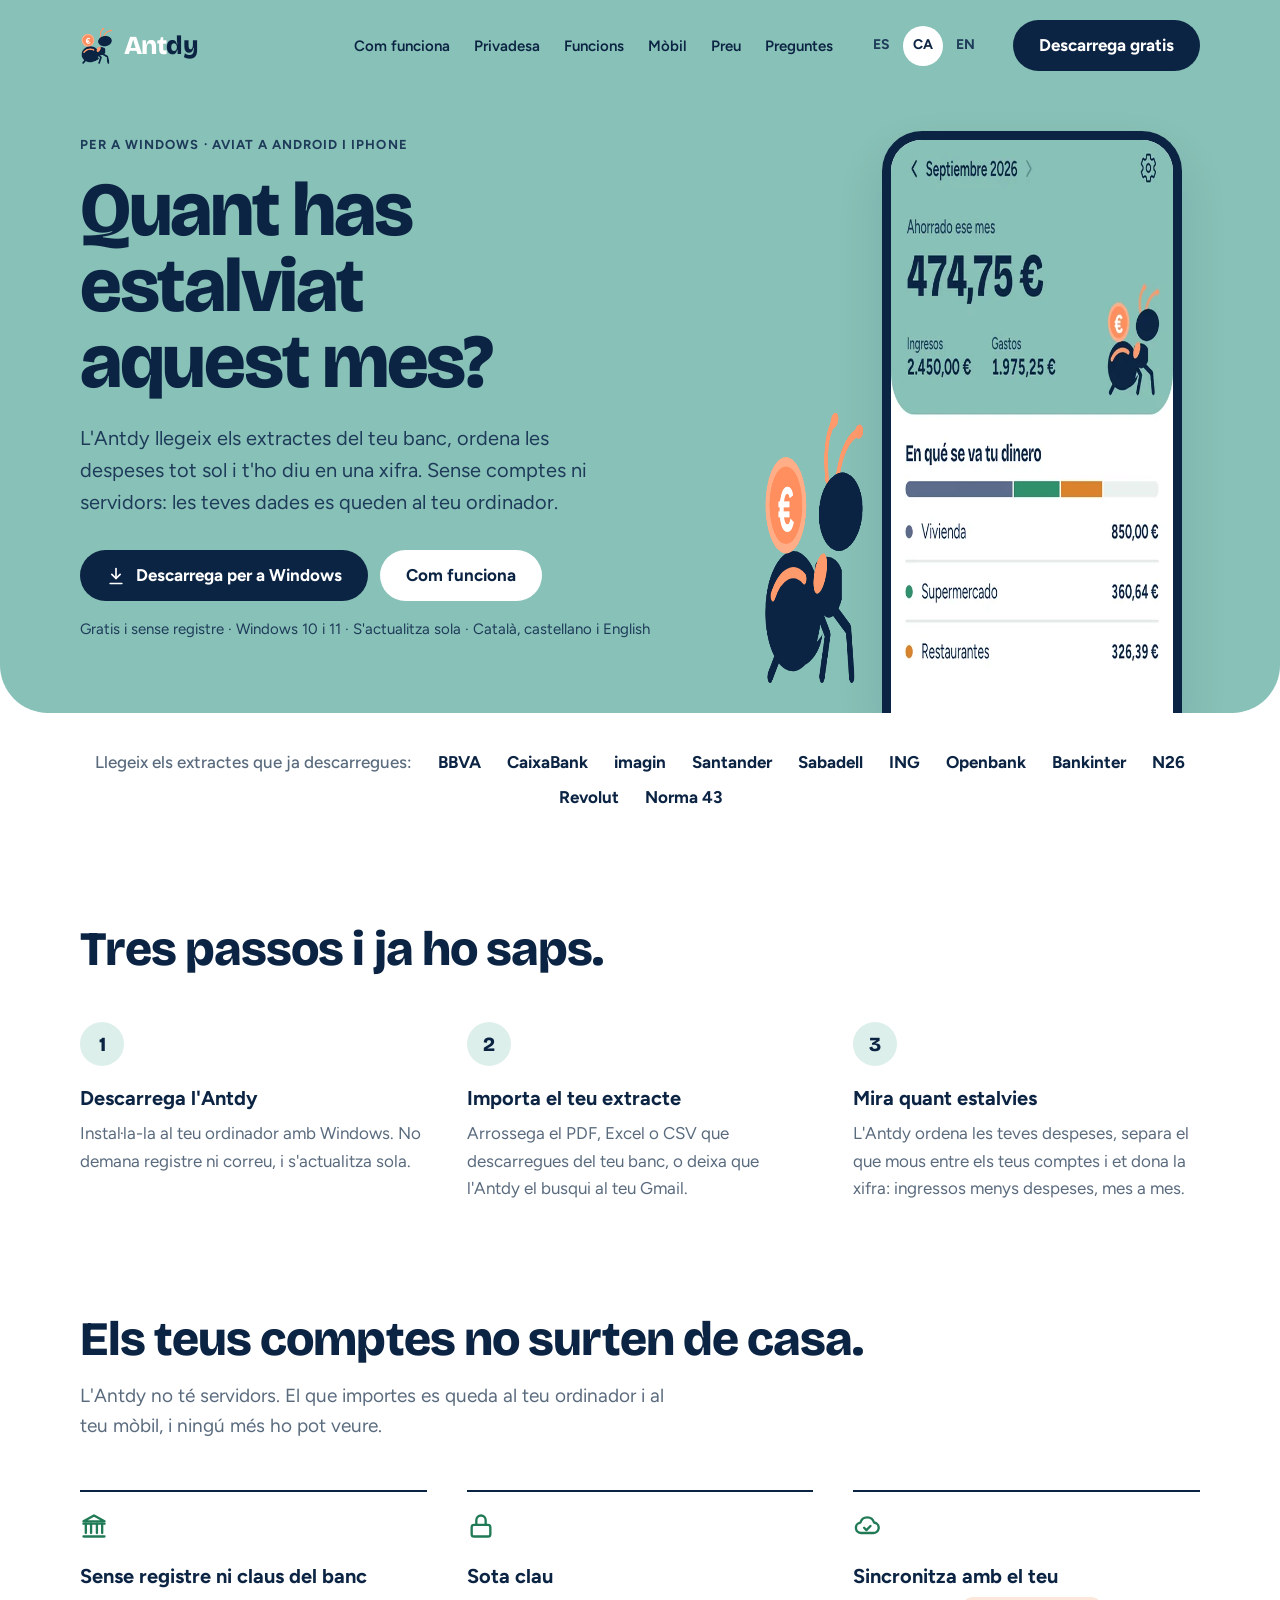
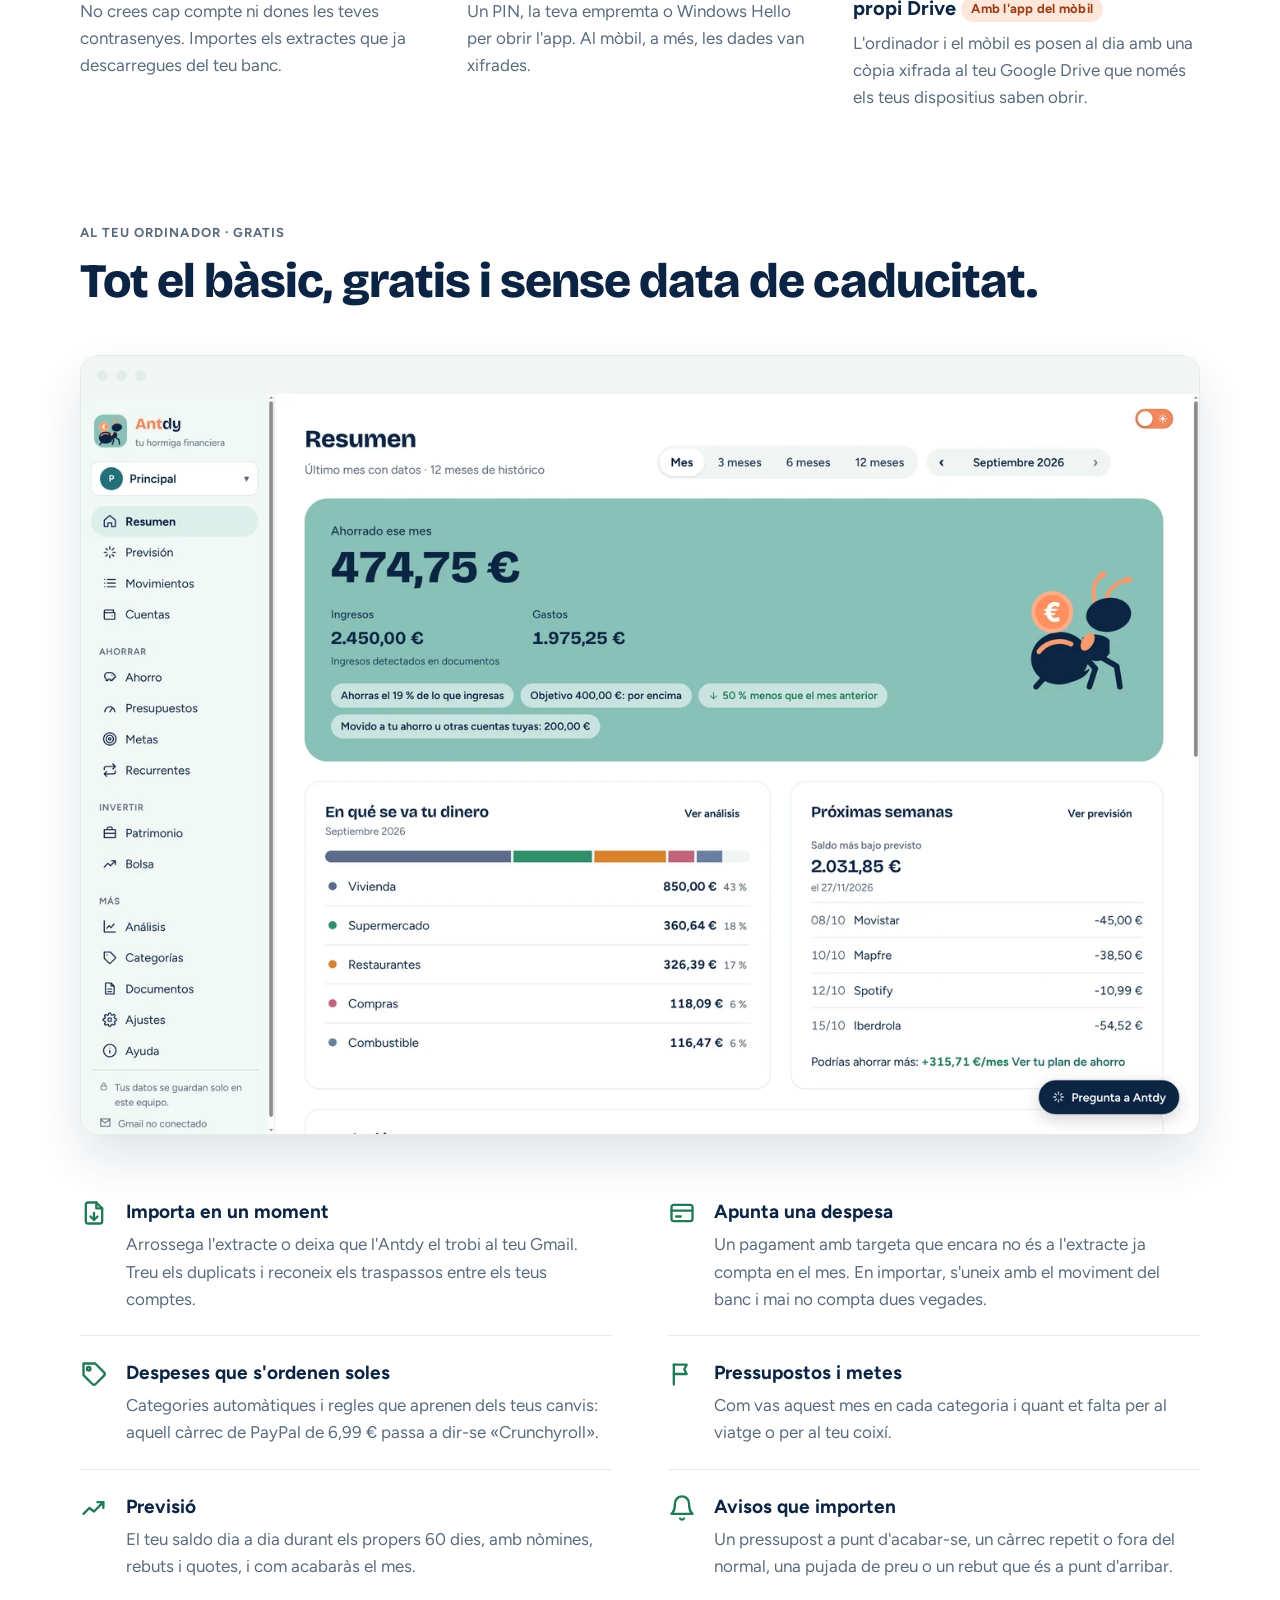
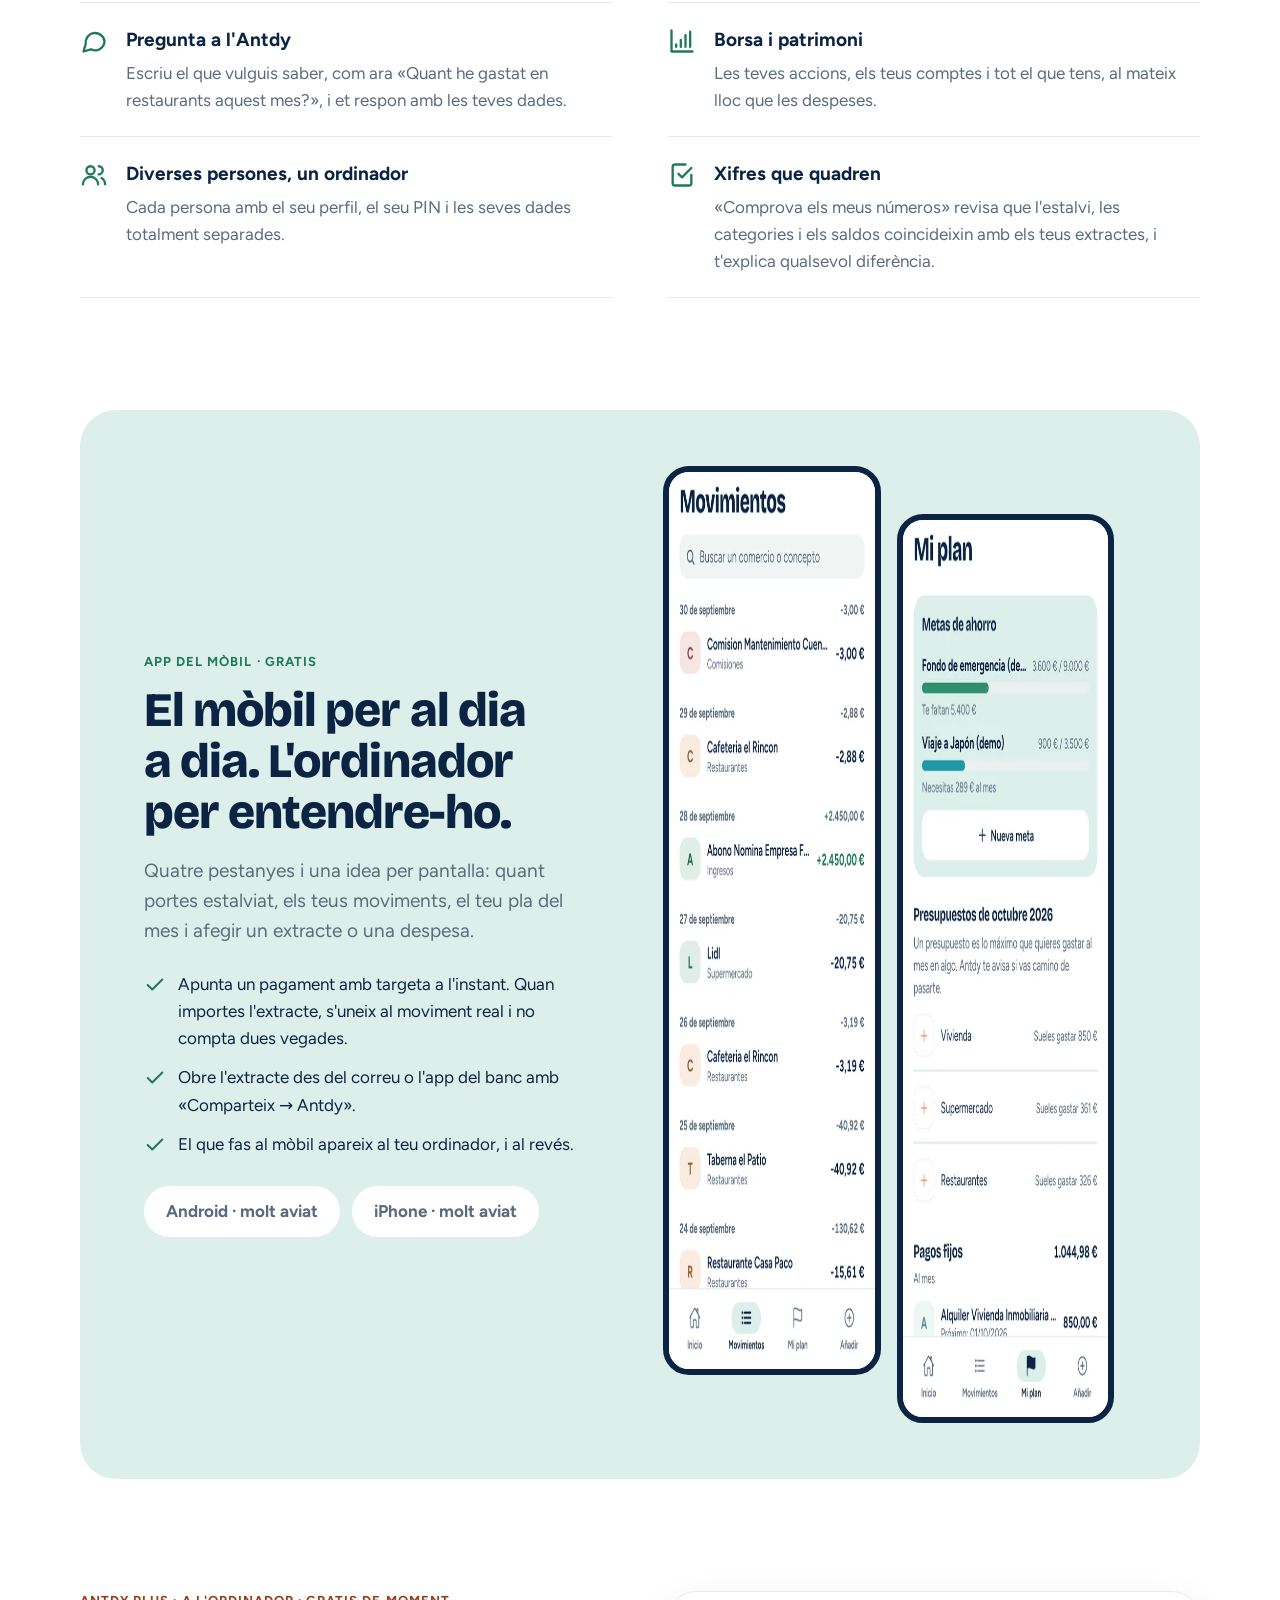
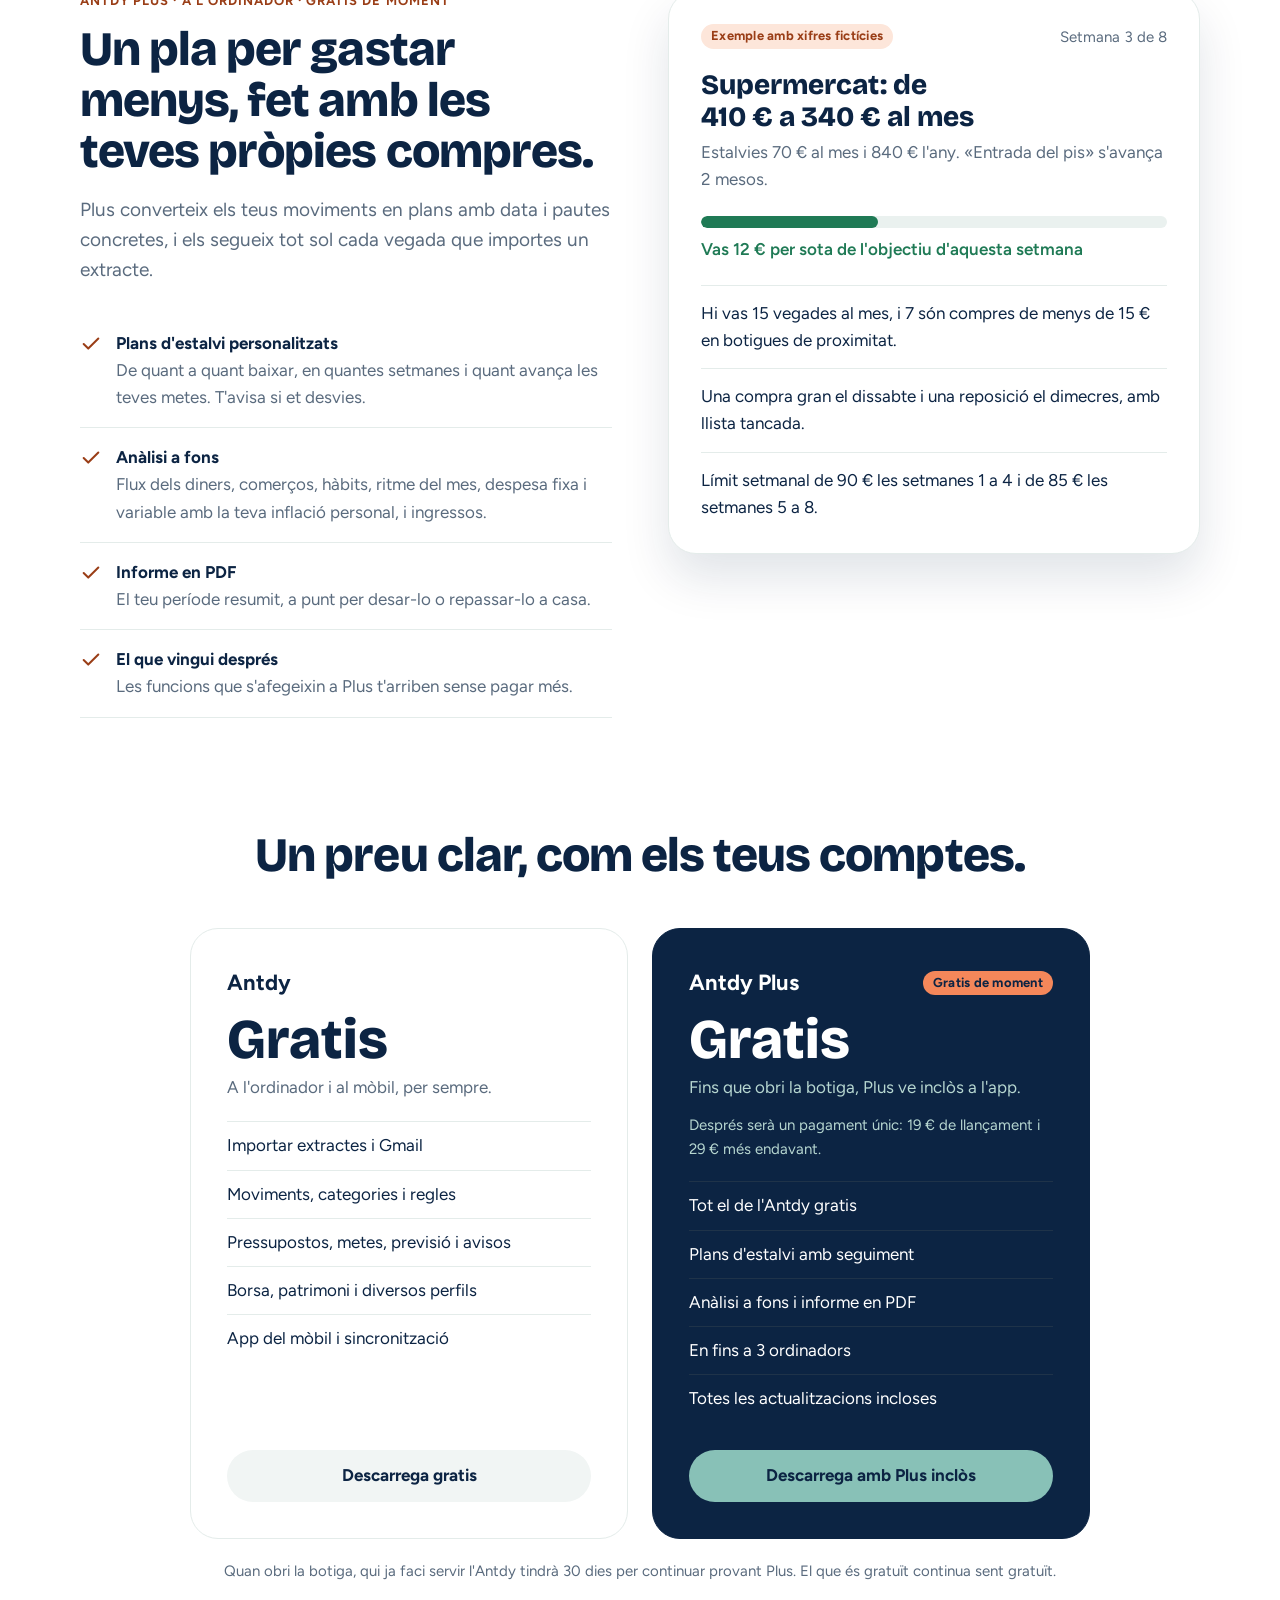
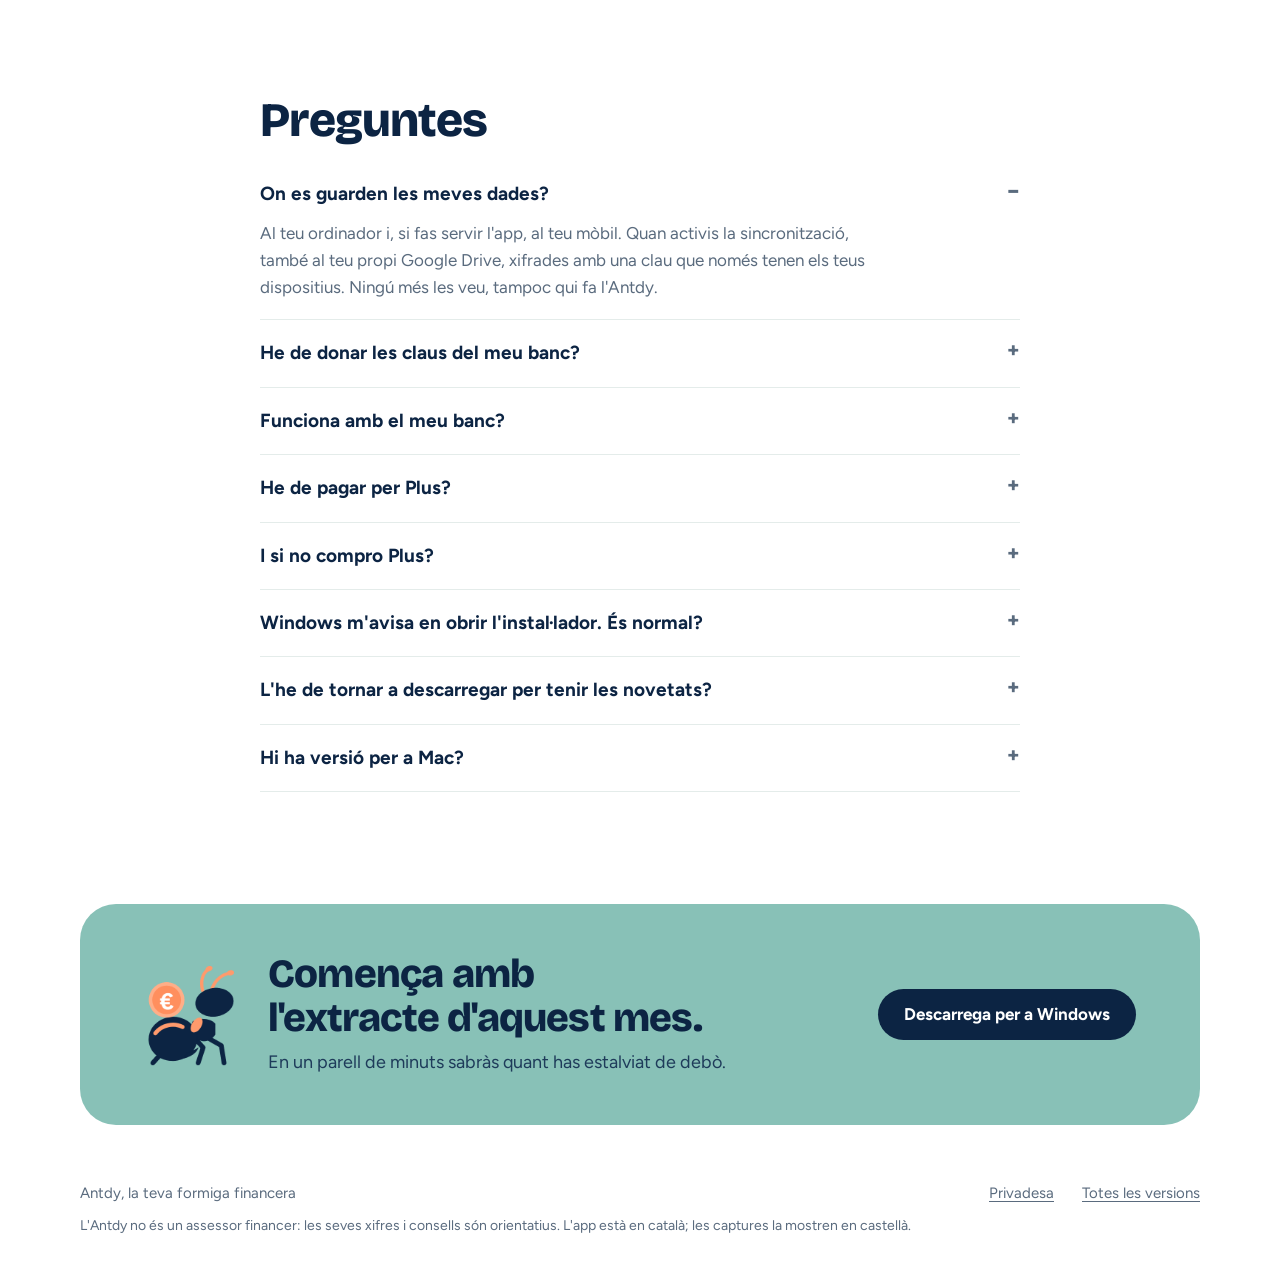
==== ca/index.html @ 2b247a6d "Web: cómo funciona, Plus gratis por ahora, más bancos, català e inglés - Tres pasos «Cómo funciona»," ====
<!doctype html>
<html lang="ca">
<head>
<meta charset="utf-8">
<meta name="viewport" content="width=device-width, initial-scale=1, viewport-fit=cover">
<title>Antdy, la teva formiga financera</title>
<meta name="description" content="L'Antdy llegeix els extractes del teu banc, ordena les teves despeses i et diu quant estalvies cada mes. Gratis per a Windows. Les teves dades es queden al teu ordinador.">
<meta name="theme-color" content="#88C1B7">
<meta name="color-scheme" content="light dark">
<meta property="og:type" content="website">
<meta property="og:locale" content="ca_ES">
<meta property="og:site_name" content="Antdy">
<meta property="og:title" content="Antdy, la teva formiga financera">
<meta property="og:description" content="Sàpigues quant estalvies de debò, sense donar les teves dades a ningú. Gratis per a Windows.">
<meta property="og:url" content="https://davidescobar98.github.io/antdy/ca/">
<meta property="og:image" content="https://davidescobar98.github.io/antdy/img/icono.png">
<meta name="twitter:card" content="summary">
<link rel="canonical" href="https://davidescobar98.github.io/antdy/ca/">
<link rel="alternate" hreflang="es" href="https://davidescobar98.github.io/antdy/">
<link rel="alternate" hreflang="ca" href="https://davidescobar98.github.io/antdy/ca/">
<link rel="alternate" hreflang="en" href="https://davidescobar98.github.io/antdy/en/">
<link rel="alternate" hreflang="x-default" href="https://davidescobar98.github.io/antdy/">
<link rel="icon" type="image/png" href="../img/favicon.png">
<link rel="apple-touch-icon" href="../img/icono.png">
<link rel="stylesheet" href="../estilos.css">
<script type="application/ld+json">
{"@context": "https://schema.org", "@type": "SoftwareApplication", "name": "Antdy", "applicationCategory": "FinanceApplication", "operatingSystem": "Windows 10, Windows 11", "inLanguage": ["es", "ca", "en"], "url": "https://davidescobar98.github.io/antdy/ca/", "image": "https://davidescobar98.github.io/antdy/img/icono.png", "description": "L'Antdy llegeix els extractes del teu banc, ordena les teves despeses i et diu quant estalvies cada mes. Les teves dades es queden al teu ordinador.", "offers": {"@type": "Offer", "price": "0", "priceCurrency": "EUR"}}
</script>
</head>
<body>
<a class="skip" href="#contenido">Salta al contingut</a>

<header class="hero band">
  <div class="wrap">
    <nav class="nav" aria-label="Principal">
      <a class="logo" href="#inicio" aria-label="Antdy, inici">
        <img src="../img/hormiga.png" alt="" width="34" height="37">
        <span class="wordmark"><b>Ant</b>dy</span>
      </a>
      <div class="nav-links">
        <a href="#como">Com funciona</a>
        <a href="#privacidad">Privadesa</a>
        <a href="#ordenador">Funcions</a>
        <a href="#movil">Mòbil</a>
        <a href="#precio">Preu</a>
        <a href="#preguntas">Preguntes</a>
      </div>
      <div class="langs" aria-label="Idioma">
        <a href="../" lang="es" hreflang="es">ES</a>
        <a href="./" lang="ca" hreflang="ca" aria-current="page">CA</a>
        <a href="../en/" lang="en" hreflang="en">EN</a>
      </div>
      <a class="btn" href="#descargar">Descarrega gratis</a>
    </nav>

    <div class="hero-grid" id="inicio">
      <div class="hero-copy">
        <p class="eyebrow">Per a Windows · aviat a Android i iPhone</p>
        <h1>Quant has estalviat aquest mes?</h1>
        <p class="sub">L'Antdy llegeix els extractes del teu banc, ordena les despeses tot sol i t'ho diu en una xifra. Sense comptes ni servidors: les teves dades es queden al teu ordinador.</p>
        <div class="hero-actions">
          <a class="btn" href="https://github.com/davidescobar98/FinANTcial-Buddy/releases/latest" data-descarga>
            <svg width="20" height="20" viewBox="0 0 24 24" fill="none" stroke="currentColor" stroke-width="2" stroke-linecap="round" stroke-linejoin="round" aria-hidden="true"><path d="M12 3v12"></path><path d="m7 10 5 5 5-5"></path><path d="M5 21h14"></path></svg>
            Descarrega per a Windows
          </a>
          <a class="btn btn-quiet" href="#como">Com funciona</a>
        </div>
        <p class="hero-note">Gratis i sense registre · Windows 10 i 11 · S'actualitza sola · Català, castellano i English</p>
      </div>
      <div class="hero-visual">
        <img class="hero-ant" src="../img/hormiga.png" alt="" width="260" height="280">
        <div class="phone-cut">
          <img src="../img/movil-inicio.webp" alt="Inici de l'Antdy: estalviat aquell mes 474,75&nbsp;€, amb ingressos de 2.450,00&nbsp;€ i despeses d'1.975,25&nbsp;€ (dades d'exemple, app en castellà)" width="520" height="573">
        </div>
      </div>
    </div>
  </div>
</header>

<main id="contenido">
<div class="band">
  <p class="wrap formats"><span>Llegeix els extractes que ja descarregues:</span><span>BBVA</span><span>CaixaBank</span><span>imagin</span><span>Santander</span><span>Sabadell</span><span>ING</span><span>Openbank</span><span>Bankinter</span><span>N26</span><span>Revolut</span><span>Norma 43</span></p>
</div>

<section class="band section" id="como">
  <div class="wrap">
    <h2 class="h2">Tres passos i ja ho saps.</h2>
    <ol class="steps">
      <li>
        <h3>Descarrega l'Antdy</h3>
        <p>Instal·la-la al teu ordinador amb Windows. No demana registre ni correu, i s'actualitza sola.</p>
      </li>
      <li>
        <h3>Importa el teu extracte</h3>
        <p>Arrossega el PDF, Excel o CSV que descarregues del teu banc, o deixa que l'Antdy el busqui al teu Gmail.</p>
      </li>
      <li>
        <h3>Mira quant estalvies</h3>
        <p>L'Antdy ordena les teves despeses, separa el que mous entre els teus comptes i et dona la xifra: ingressos menys despeses, mes a mes.</p>
      </li>
    </ol>
  </div>
</section>

<section class="band section" id="privacidad">
  <div class="wrap">
    <h2 class="h2">Els teus comptes no surten de casa.</h2>
    <p class="lead" style="margin-top: 16px;">L'Antdy no té servidors. El que importes es queda al teu ordinador i al teu mòbil, i ningú més ho pot veure.</p>
    <div class="trio">
      <div>
        <svg class="icon" viewBox="0 0 24 24" fill="none" stroke="currentColor" stroke-width="2" stroke-linecap="round" stroke-linejoin="round" aria-hidden="true"><path d="M3 10h18"></path><path d="M5 10v8"></path><path d="M9.5 10v8"></path><path d="M14.5 10v8"></path><path d="M19 10v8"></path><path d="M3 21h18"></path><path d="M12 3 3 8h18z"></path></svg>
        <h3>Sense registre ni claus del banc</h3>
        <p>No crees cap compte ni dones les teves contrasenyes. Importes els extractes que ja descarregues del teu banc.</p>
      </div>
      <div>
        <svg class="icon" viewBox="0 0 24 24" fill="none" stroke="currentColor" stroke-width="2" stroke-linecap="round" stroke-linejoin="round" aria-hidden="true"><rect x="4" y="11" width="16" height="10" rx="2"></rect><path d="M8 11V7a4 4 0 0 1 8 0v4"></path></svg>
        <h3>Sota clau</h3>
        <p>Un PIN, la teva empremta o Windows Hello per obrir l'app. Al mòbil, a més, les dades van xifrades.</p>
      </div>
      <div>
        <svg class="icon" viewBox="0 0 24 24" fill="none" stroke="currentColor" stroke-width="2" stroke-linecap="round" stroke-linejoin="round" aria-hidden="true"><path d="M7 18a4.5 4.5 0 0 1-.6-8.96A6 6 0 0 1 18 9a4.5 4.5 0 0 1-1 9z"></path><path d="m9.5 13.5 2 2 3.5-3.5"></path></svg>
        <h3>Sincronitza amb el teu propi Drive <span class="tag">Amb l'app del mòbil</span></h3>
        <p>L'ordinador i el mòbil es posen al dia amb una còpia xifrada al teu Google Drive que només els teus dispositius saben obrir.</p>
      </div>
    </div>
  </div>
</section>

<section class="band section" id="ordenador">
  <div class="wrap">
    <p class="eyebrow">Al teu ordinador · gratis</p>
    <h2 class="h2" style="margin-top: 12px;">Tot el bàsic, gratis i sense data de caducitat.</h2>
    <div class="window">
      <div class="window-bar" aria-hidden="true"><span></span><span></span><span></span></div>
      <picture>
        <source srcset="../img/escritorio-oscuro.webp" media="(prefers-color-scheme: dark)">
        <img src="../img/escritorio.webp" alt="Resum de l'Antdy a l'ordinador: estalviat aquell mes 474,75&nbsp;€, en què se'n van els diners i properes setmanes (dades d'exemple, app en castellà)" width="1360" height="900">
      </picture>
    </div>
    <div class="features">
      <div class="feature">
        <svg class="icon" viewBox="0 0 24 24" fill="none" stroke="currentColor" stroke-width="2" stroke-linecap="round" stroke-linejoin="round" aria-hidden="true"><path d="M14 3H7a2 2 0 0 0-2 2v14a2 2 0 0 0 2 2h10a2 2 0 0 0 2-2V8z"></path><path d="M14 3v5h5"></path><path d="M12 12v6"></path><path d="m9 15 3 3 3-3"></path></svg>
        <div><h3>Importa en un moment</h3><p>Arrossega l'extracte o deixa que l'Antdy el trobi al teu Gmail. Treu els duplicats i reconeix els traspassos entre els teus comptes.</p></div>
      </div>
      <div class="feature">
        <svg class="icon" viewBox="0 0 24 24" fill="none" stroke="currentColor" stroke-width="2" stroke-linecap="round" stroke-linejoin="round" aria-hidden="true"><rect x="3" y="5" width="18" height="14" rx="2"></rect><path d="M3 10h18"></path><path d="M7 15h4"></path></svg>
        <div><h3>Apunta una despesa</h3><p>Un pagament amb targeta que encara no és a l'extracte ja compta en el mes. En importar, s'uneix amb el moviment del banc i mai no compta dues vegades.</p></div>
      </div>
      <div class="feature">
        <svg class="icon" viewBox="0 0 24 24" fill="none" stroke="currentColor" stroke-width="2" stroke-linecap="round" stroke-linejoin="round" aria-hidden="true"><path d="M20.6 13.4 13.4 20.6a2 2 0 0 1-2.8 0L3 13V3h10l7.6 7.6a2 2 0 0 1 0 2.8z"></path><circle cx="7.5" cy="7.5" r="1.5"></circle></svg>
        <div><h3>Despeses que s'ordenen soles</h3><p>Categories automàtiques i regles que aprenen dels teus canvis: aquell càrrec de PayPal de 6,99&nbsp;€ passa a dir-se «Crunchyroll».</p></div>
      </div>
      <div class="feature">
        <svg class="icon" viewBox="0 0 24 24" fill="none" stroke="currentColor" stroke-width="2" stroke-linecap="round" stroke-linejoin="round" aria-hidden="true"><path d="M5 21V4"></path><path d="M5 4h11l-2 4 2 4H5"></path></svg>
        <div><h3>Pressupostos i metes</h3><p>Com vas aquest mes en cada categoria i quant et falta per al viatge o per al teu coixí.</p></div>
      </div>
      <div class="feature">
        <svg class="icon" viewBox="0 0 24 24" fill="none" stroke="currentColor" stroke-width="2" stroke-linecap="round" stroke-linejoin="round" aria-hidden="true"><path d="M3 17l5-5 4 3 8-8"></path><path d="M15 7h5v5"></path></svg>
        <div><h3>Previsió</h3><p>El teu saldo dia a dia durant els propers 60 dies, amb nòmines, rebuts i quotes, i com acabaràs el mes.</p></div>
      </div>
      <div class="feature">
        <svg class="icon" viewBox="0 0 24 24" fill="none" stroke="currentColor" stroke-width="2" stroke-linecap="round" stroke-linejoin="round" aria-hidden="true"><path d="M6 8a6 6 0 0 1 12 0c0 7 3 9 3 9H3s3-2 3-9"></path><path d="M10.3 21a1.94 1.94 0 0 0 3.4 0"></path></svg>
        <div><h3>Avisos que importen</h3><p>Un pressupost a punt d'acabar-se, un càrrec repetit o fora del normal, una pujada de preu o un rebut que és a punt d'arribar.</p></div>
      </div>
      <div class="feature">
        <svg class="icon" viewBox="0 0 24 24" fill="none" stroke="currentColor" stroke-width="2" stroke-linecap="round" stroke-linejoin="round" aria-hidden="true"><path d="M21 12a8 8 0 0 1-11.6 7.1L3 21l1.9-6.4A8 8 0 1 1 21 12z"></path></svg>
        <div><h3>Pregunta a l'Antdy</h3><p>Escriu el que vulguis saber, com ara «Quant he gastat en restaurants aquest mes?», i et respon amb les teves dades.</p></div>
      </div>
      <div class="feature">
        <svg class="icon" viewBox="0 0 24 24" fill="none" stroke="currentColor" stroke-width="2" stroke-linecap="round" stroke-linejoin="round" aria-hidden="true"><path d="M3 3v18h18"></path><path d="M7 15v2"></path><path d="M11 11v6"></path><path d="M15 7v10"></path><path d="M19 4v13"></path></svg>
        <div><h3>Borsa i patrimoni</h3><p>Les teves accions, els teus comptes i tot el que tens, al mateix lloc que les despeses.</p></div>
      </div>
      <div class="feature">
        <svg class="icon" viewBox="0 0 24 24" fill="none" stroke="currentColor" stroke-width="2" stroke-linecap="round" stroke-linejoin="round" aria-hidden="true"><circle cx="9" cy="8" r="3.5"></circle><path d="M2.5 20a6.5 6.5 0 0 1 13 0"></path><path d="M16 4.5a3.5 3.5 0 0 1 0 7"></path><path d="M18.5 14.5A6.5 6.5 0 0 1 21.5 20"></path></svg>
        <div><h3>Diverses persones, un ordinador</h3><p>Cada persona amb el seu perfil, el seu PIN i les seves dades totalment separades.</p></div>
      </div>
      <div class="feature">
        <svg class="icon" viewBox="0 0 24 24" fill="none" stroke="currentColor" stroke-width="2" stroke-linecap="round" stroke-linejoin="round" aria-hidden="true"><path d="M9 11l3 3 8-8"></path><path d="M20 12v7a2 2 0 0 1-2 2H6a2 2 0 0 1-2-2V5a2 2 0 0 1 2-2h9"></path></svg>
        <div><h3>Xifres que quadren</h3><p>«Comprova els meus números» revisa que l'estalvi, les categories i els saldos coincideixin amb els teus extractes, i t'explica qualsevol diferència.</p></div>
      </div>
    </div>
  </div>
</section>

<section class="band section" id="movil">
  <div class="wrap mobile">
    <div>
      <p class="eyebrow">App del mòbil · gratis</p>
      <h2 class="h2" style="margin-top: 12px;">El mòbil per al dia a dia. L'ordinador per entendre-ho.</h2>
      <p class="lead">Quatre pestanyes i una idea per pantalla: quant portes estalviat, els teus moviments, el teu pla del mes i afegir un extracte o una despesa.</p>
      <ul class="checks">
        <li><svg viewBox="0 0 24 24" fill="none" stroke="currentColor" stroke-width="2.2" stroke-linecap="round" stroke-linejoin="round" aria-hidden="true"><path d="M20 6 9 17l-5-5"></path></svg><span>Apunta un pagament amb targeta a l'instant. Quan importes l'extracte, s'uneix al moviment real i no compta dues vegades.</span></li>
        <li><svg viewBox="0 0 24 24" fill="none" stroke="currentColor" stroke-width="2.2" stroke-linecap="round" stroke-linejoin="round" aria-hidden="true"><path d="M20 6 9 17l-5-5"></path></svg><span>Obre l'extracte des del correu o l'app del banc amb «Comparteix → Antdy».</span></li>
        <li><svg viewBox="0 0 24 24" fill="none" stroke="currentColor" stroke-width="2.2" stroke-linecap="round" stroke-linejoin="round" aria-hidden="true"><path d="M20 6 9 17l-5-5"></path></svg><span>El que fas al mòbil apareix al teu ordinador, i al revés.</span></li>
      </ul>
      <div class="store-row">
        <span class="pill">Android · molt aviat</span>
        <span class="pill">iPhone · molt aviat</span>
      </div>
    </div>
    <div class="phones">
      <img class="phone" src="../img/movil-movimientos.webp" alt="Moviments al mòbil, agrupats per dies (dades d'exemple, app en castellà)" width="420" height="909">
      <img class="phone" src="../img/movil-mi-plan.webp" alt="El meu pla al mòbil: metes d'estalvi, pressupostos i pagaments fixos (dades d'exemple, app en castellà)" width="420" height="909">
    </div>
  </div>
</section>

<section class="band section" id="plus">
  <div class="wrap plus">
    <div>
      <p class="eyebrow">Antdy Plus · a l'ordinador · gratis de moment</p>
      <h2 class="h2" style="margin-top: 12px;">Un pla per gastar menys, fet amb les teves pròpies compres.</h2>
      <p class="lead" style="margin-top: 18px;">Plus converteix els teus moviments en plans amb data i pautes concretes, i els segueix tot sol cada vegada que importes un extracte.</p>
      <div class="plus-list">
        <div><svg viewBox="0 0 24 24" fill="none" stroke="currentColor" stroke-width="2.2" stroke-linecap="round" stroke-linejoin="round" aria-hidden="true"><path d="M20 6 9 17l-5-5"></path></svg><p><strong>Plans d'estalvi personalitzats</strong><br><span>De quant a quant baixar, en quantes setmanes i quant avança les teves metes. T'avisa si et desvies.</span></p></div>
        <div><svg viewBox="0 0 24 24" fill="none" stroke="currentColor" stroke-width="2.2" stroke-linecap="round" stroke-linejoin="round" aria-hidden="true"><path d="M20 6 9 17l-5-5"></path></svg><p><strong>Anàlisi a fons</strong><br><span>Flux dels diners, comerços, hàbits, ritme del mes, despesa fixa i variable amb la teva inflació personal, i ingressos.</span></p></div>
        <div><svg viewBox="0 0 24 24" fill="none" stroke="currentColor" stroke-width="2.2" stroke-linecap="round" stroke-linejoin="round" aria-hidden="true"><path d="M20 6 9 17l-5-5"></path></svg><p><strong>Informe en PDF</strong><br><span>El teu període resumit, a punt per desar-lo o repassar-lo a casa.</span></p></div>
        <div><svg viewBox="0 0 24 24" fill="none" stroke="currentColor" stroke-width="2.2" stroke-linecap="round" stroke-linejoin="round" aria-hidden="true"><path d="M20 6 9 17l-5-5"></path></svg><p><strong>El que vingui després</strong><br><span>Les funcions que s'afegeixin a Plus t'arriben sense pagar més.</span></p></div>
      </div>
    </div>
    <div class="plan">
      <div class="plan-top"><span class="tag">Exemple amb xifres fictícies</span><span class="num">Setmana 3 de 8</span></div>
      <h3>Supermercat: de 410&nbsp;€ a 340&nbsp;€ al mes</h3>
      <p style="color: var(--muted);">Estalvies 70&nbsp;€ al mes i 840&nbsp;€ l'any. «Entrada del pis» s'avança 2 mesos.</p>
      <div class="bar" role="img" aria-label="Setmana 3 de 8 del pla"><div></div></div>
      <p class="ok">Vas 12&nbsp;€ per sota de l'objectiu d'aquesta setmana</p>
      <ul>
        <li>Hi vas 15 vegades al mes, i 7 són compres de menys de 15&nbsp;€ en botigues de proximitat.</li>
        <li>Una compra gran el dissabte i una reposició el dimecres, amb llista tancada.</li>
        <li>Límit setmanal de 90&nbsp;€ les setmanes 1 a 4 i de 85&nbsp;€ les setmanes 5 a 8.</li>
      </ul>
    </div>
  </div>
</section>

<section class="band section" id="precio">
  <div class="wrap">
    <h2 class="h2" style="text-align: center;">Un preu clar, com els teus comptes.</h2>
    <div class="prices">
      <div class="price">
        <h3>Antdy</h3>
        <p class="amount">Gratis</p>
        <p class="terms">A l'ordinador i al mòbil, per sempre.</p>
        <ul>
          <li>Importar extractes i Gmail</li>
          <li>Moviments, categories i regles</li>
          <li>Pressupostos, metes, previsió i avisos</li>
          <li>Borsa, patrimoni i diversos perfils</li>
          <li>App del mòbil i sincronització</li>
        </ul>
        <a class="btn btn-quiet" href="#descargar">Descarrega gratis</a>
      </div>
      <div class="price price-plus">
        <div class="price-head"><h3>Antdy Plus</h3><span class="tag">Gratis de moment</span></div>
        <p class="amount">Gratis</p>
        <p class="terms">Fins que obri la botiga, Plus ve inclòs a l'app.</p>
        <p class="amount-note">Després serà un pagament únic: 19&nbsp;€ de llançament i 29&nbsp;€ més endavant.</p>
        <ul>
          <li>Tot el de l'Antdy gratis</li>
          <li>Plans d'estalvi amb seguiment</li>
          <li>Anàlisi a fons i informe en PDF</li>
          <li>En fins a 3 ordinadors</li>
          <li>Totes les actualitzacions incloses</li>
        </ul>
        <!-- Cuando abra la tienda: <a class="btn" href="[enlace de pago de Lemon Squeezy]">Comprar Plus</a> y debajo «O pruébalo gratis 30 días desde la app.» -->
        <a class="btn" href="https://github.com/davidescobar98/FinANTcial-Buddy/releases/latest" data-descarga>Descarrega amb Plus inclòs</a>
      </div>
    </div>
    <!-- Cuando abra la tienda: «IVA incluido. Pagas con tarjeta o PayPal y recibes tu clave por correo al momento.» -->
    <p class="fine">Quan obri la botiga, qui ja faci servir l'Antdy tindrà 30 dies per continuar provant Plus. El que és gratuït continua sent gratuït.</p>
  </div>
</section>

<section class="band section" id="preguntas">
  <div class="faq">
    <h2 class="h2" style="margin-bottom: 16px;">Preguntes</h2>
    <details open>
      <summary>On es guarden les meves dades?</summary>
      <p>Al teu ordinador i, si fas servir l'app, al teu mòbil. Quan activis la sincronització, també al teu propi Google Drive, xifrades amb una clau que només tenen els teus dispositius. Ningú més les veu, tampoc qui fa l'Antdy.</p>
    </details>
    <details>
      <summary>He de donar les claus del meu banc?</summary>
      <p>No. L'Antdy treballa amb els extractes que descarregues del web o l'app del teu banc, o amb els que t'arriben per correu.</p>
    </details>
    <details>
      <summary>Funciona amb el meu banc?</summary>
      <p>Llegeix els PDF de BBVA, CaixaBank i imagin, i els Excel o CSV que exporten BBVA, CaixaBank, imagin, Santander, Sabadell, ING, Openbank, Bankinter, N26 i Revolut. De qualsevol altre banc serveix el fitxer Norma 43 o un CSV amb data, concepte i import, i els PDF també solen funcionar.</p>
    </details>
    <details>
      <summary>He de pagar per Plus?</summary>
      <p>De moment, res: Plus ve inclòs gratis a l'app. Quan obri la botiga, un únic pagament et donarà Plus per sempre en fins a tres ordinadors, amb totes les actualitzacions, i el podràs provar 30 dies abans de decidir.</p>
    </details>
    <details>
      <summary>I si no compro Plus?</summary>
      <p>Continues fent servir tot el que és gratuït sense límit de temps ni de moviments, i les teves dades continuen allà.</p>
    </details>
    <details>
      <summary>Windows m'avisa en obrir l'instal·lador. És normal?</summary>
      <p>Sí. L'Antdy encara no té signatura digital d'editor, així que Windows pot mostrar un avís de SmartScreen. Prem «Més informació» i després «Executa igualment». Descarrega-la sempre des d'aquesta pàgina.</p>
    </details>
    <details>
      <summary>L'he de tornar a descarregar per tenir les novetats?</summary>
      <p>No. L'Antdy s'actualitza sola i, quan l'obres després d'una actualització, t'ensenya les novetats. Les teves dades es queden com estaven.</p>
    </details>
    <details>
      <summary>Hi ha versió per a Mac?</summary>
      <p>Encara no. L'Antdy funciona a Windows 10 i 11, i les apps d'Android i iPhone arriben molt aviat.</p>
    </details>
  </div>
</section>

<section class="band section" id="descargar">
  <div class="wrap cta">
    <img src="../img/hormiga.png" alt="" width="260" height="280">
    <div>
      <h2>Comença amb l'extracte d'aquest mes.</h2>
      <p>En un parell de minuts sabràs quant has estalviat de debò.</p>
      <p class="version num" id="version" data-label="Versió" hidden></p>
    </div>
    <a class="btn" href="https://github.com/davidescobar98/FinANTcial-Buddy/releases/latest" data-descarga>Descarrega per a Windows</a>
  </div>
</section>
</main>

<footer class="band">
  <div class="wrap footer">
    <span>Antdy, la teva formiga financera</span>
    <a href="https://davidescobar98.github.io/FinANTcial-Buddy/privacy">Privadesa</a>
    <!-- PENDIENTE: aviso legal y condiciones de compra (con el titular, el NIF y un correo de contacto). -->
    <a href="https://github.com/davidescobar98/FinANTcial-Buddy/releases">Totes les versions</a>
    <p class="disclaimer">L'Antdy no és un assessor financer: les seves xifres i consells són orientatius. L'app està en català; les captures la mostren en castellà.</p>
  </div>
</footer>

<script src="../descarga.js" defer></script>
</body>
</html>
---- estilos.css ----
/* Calma aguamarina, como la app: bloque aguamarina arriba, página blanca, listas con líneas finas y naranja solo para lo que pide atención. */
/* fuentes:inicio */
@font-face { font-family: 'Bricolage Grotesque'; font-style: normal; font-weight: 600 800; font-display: swap; src: url('fuentes/bricolage-grotesque.woff2') format('woff2'); }
@font-face { font-family: 'Figtree'; font-style: normal; font-weight: 400 700; font-display: swap; src: url('fuentes/figtree.woff2') format('woff2'); }
/* fuentes:fin */
:root {
  --bg: #FFFFFF;
  --surface: #F1F5F4;
  --soft: #DCEFEB;
  --hero: #88C1B7;
  --hero-ink: #0C2443;
  --hero-muted: #1E3B5A;
  --ink: #0C2443;
  --muted: #5A6B7E;
  --line: #E4ECEA;
  --accent: #F4875A;
  --accent-ink: #9A3E17;
  --accent-soft: #FDE6DA;
  --button: #0C2443;
  --button-ink: #FFFFFF;
  --chip: #FFFFFF;
  --chip-ink: #0C2443;
  --good: #1F7A55;
  --track: #EAF1EF;
  --plus-bg: #0C2443;
  --plus-ink: #FFFFFF;
  --plus-muted: #B6D6D0;
  --plus-line: #1F3349;
  --plus-button: #88C1B7;
  --plus-button-ink: #0C2443;
  --frame: #0C2443;
  --logo-ant: #FFFFFF;
  --shadow: 0 24px 48px rgba(12, 36, 67, 0.12);
  --display: 'Bricolage Grotesque', 'Figtree', system-ui, -apple-system, 'Segoe UI', sans-serif;
  --body: 'Figtree', system-ui, -apple-system, 'Segoe UI', Roboto, sans-serif;
  --max: 1120px;
  --gutter: 20px;
}
@media (prefers-color-scheme: dark) {
  :root:not([data-theme="light"]) {
    --bg: #0B1828; --surface: #13243A; --soft: #16343A; --hero: #1F4D4C; --hero-ink: #EAF7F4; --hero-muted: #B6D6D0;
    --ink: #EAF2F7; --muted: #A7B7C6; --line: #1F3349; --accent: #FF9A6C; --accent-ink: #FFB48F; --accent-soft: #3A2418;
    --button: #88C1B7; --button-ink: #0B1828; --chip: #0B1828; --chip-ink: #EAF7F4; --good: #6FD3A5; --track: #1E3247;
    --plus-bg: #1F4D4C; --plus-ink: #EAF7F4; --plus-muted: #B6D6D0; --plus-line: #2E6261; --plus-button: #EAF7F4; --plus-button-ink: #0B1828;
    --frame: #050D17; --logo-ant: #FF9A6C; --shadow: 0 24px 48px rgba(0, 0, 0, 0.35);
    color-scheme: dark;
  }
}
:root[data-theme="dark"] {
  --bg: #0B1828; --surface: #13243A; --soft: #16343A; --hero: #1F4D4C; --hero-ink: #EAF7F4; --hero-muted: #B6D6D0;
  --ink: #EAF2F7; --muted: #A7B7C6; --line: #1F3349; --accent: #FF9A6C; --accent-ink: #FFB48F; --accent-soft: #3A2418;
  --button: #88C1B7; --button-ink: #0B1828; --chip: #0B1828; --chip-ink: #EAF7F4; --good: #6FD3A5; --track: #1E3247;
  --plus-bg: #1F4D4C; --plus-ink: #EAF7F4; --plus-muted: #B6D6D0; --plus-line: #2E6261; --plus-button: #EAF7F4; --plus-button-ink: #0B1828;
  --frame: #050D17; --logo-ant: #FF9A6C; --shadow: 0 24px 48px rgba(0, 0, 0, 0.35);
  color-scheme: dark;
}

*, *::before, *::after { box-sizing: border-box; }
html { scroll-behavior: smooth; }
@media (prefers-reduced-motion: reduce) { html { scroll-behavior: auto; } }
body { margin: 0; background: var(--bg); color: var(--ink); font-family: var(--body); font-size: 1.0625rem; line-height: 1.6; -webkit-font-smoothing: antialiased; }
img { max-width: 100%; display: block; }
a { color: inherit; }
a:focus-visible, summary:focus-visible { outline: 3px solid var(--accent); outline-offset: 3px; border-radius: 6px; }
h1, h2, h3 { margin: 0; text-wrap: balance; }
p { margin: 0; }
.wrap { max-width: var(--max); margin-inline: auto; }
.band { padding-inline: var(--gutter); }

.eyebrow { font-size: 0.8125rem; font-weight: 700; letter-spacing: 0.08em; text-transform: uppercase; color: var(--muted); }
.h2 { font-family: var(--display); font-weight: 800; font-size: clamp(2rem, 4.2vw, 3rem); line-height: 1.06; letter-spacing: -0.02em; }
.lead { font-size: 1.1875rem; color: var(--muted); max-width: 38rem; }
.num { font-variant-numeric: tabular-nums; }

.btn { display: inline-flex; align-items: center; justify-content: center; gap: 10px; min-height: 48px; padding: 12px 26px; border-radius: 999px; font-weight: 700; text-decoration: none; background: var(--button); color: var(--button-ink); transition: transform 0.15s ease; }
.btn:hover { transform: translateY(-1px); }
.btn-quiet { background: var(--chip); color: var(--chip-ink); }
@media (prefers-reduced-motion: reduce) { .btn { transition: none; } .btn:hover { transform: none; } }
.pill { display: inline-flex; align-items: center; min-height: 48px; padding: 12px 22px; border-radius: 999px; font-weight: 700; background: var(--chip); color: var(--muted); }
.tag { display: inline-block; padding: 2px 10px; border-radius: 999px; font-size: 0.8125rem; font-weight: 700; letter-spacing: 0.02em; background: var(--accent-soft); color: var(--accent-ink); vertical-align: 0.15em; }

/* Cabecera aguamarina, con el mismo borde redondeado que el bloque del mes en la app */
.hero { background: var(--hero); color: var(--hero-ink); border-radius: 0 0 48px 48px; overflow: hidden; }
.nav { display: flex; flex-wrap: wrap; align-items: center; gap: 12px 28px; padding-block: 20px; }
.logo { display: flex; align-items: center; gap: 10px; margin-right: auto; text-decoration: none; }
.logo img { width: 34px; height: auto; }
.wordmark { font-family: var(--display); font-weight: 800; font-size: 1.625rem; letter-spacing: -0.02em; color: var(--hero-ink); }
.wordmark b { font-weight: 800; color: var(--logo-ant); }
.nav-links { display: flex; flex-wrap: wrap; gap: 4px 24px; font-weight: 600; font-size: 0.9375rem; }
.nav-links a { text-decoration: none; padding-block: 10px; }
.nav-links a:hover { text-decoration: underline; text-underline-offset: 4px; }
.hero-grid { display: grid; grid-template-columns: minmax(0, 1.15fr) minmax(0, 0.85fr); gap: 40px; align-items: end; padding-top: 40px; }
.hero-copy { padding-bottom: 72px; }
.hero-copy .eyebrow { color: var(--hero-muted); }
.hero h1 { font-family: var(--display); font-weight: 800; font-size: clamp(2.75rem, 6.2vw, 4.75rem); line-height: 1; letter-spacing: -0.03em; margin-top: 16px; }
.hero-copy > p.sub { margin-top: 22px; font-size: 1.25rem; color: var(--hero-muted); max-width: 33rem; }
.hero-actions { display: flex; flex-wrap: wrap; gap: 12px; margin-top: 32px; }
.hero-note { margin-top: 16px; font-size: 0.9375rem; color: var(--hero-muted); }
.hero-visual { display: flex; justify-content: center; align-items: flex-end; gap: 12px; }
.phone-cut { width: min(300px, 70%); border: 9px solid var(--frame); border-bottom: 0; border-radius: 40px 40px 0 0; overflow: hidden; background: #FFFFFF; box-shadow: var(--shadow); }
.hero-ant { flex: none; width: min(110px, 24%); margin-bottom: 28px; }

/* Formatos que lee */
.formats { display: flex; flex-wrap: wrap; justify-content: center; gap: 8px 26px; padding-block: 36px 0; font-weight: 700; }
.formats span:first-child { font-weight: 500; color: var(--muted); }

/* Privacidad */
.section { padding-top: 112px; }
.trio { display: grid; grid-template-columns: repeat(3, minmax(0, 1fr)); gap: 40px; margin-top: 48px; }
.trio > div { border-top: 2px solid var(--ink); padding-top: 20px; }
.trio h3 { font-size: 1.25rem; font-weight: 700; margin: 12px 0 6px; }
.trio p { color: var(--muted); }
.icon { width: 28px; height: 28px; color: var(--good); }

/* En el ordenador */
.window { margin-top: 48px; border-radius: 18px; overflow: hidden; background: var(--bg); border: 1px solid var(--line); box-shadow: var(--shadow); }
.window-bar { display: flex; align-items: center; gap: 8px; height: 38px; padding-inline: 16px; background: var(--surface); }
.window-bar span { width: 11px; height: 11px; border-radius: 50%; background: var(--line); }
.window img { width: 100%; height: auto; }
.features { display: grid; grid-template-columns: repeat(2, minmax(0, 1fr)); column-gap: 56px; margin-top: 40px; }
.feature { display: flex; gap: 18px; padding-block: 22px; border-bottom: 1px solid var(--line); }
.feature .icon { flex: none; margin-top: 2px; }
.feature h3 { font-size: 1.1875rem; font-weight: 700; margin-bottom: 4px; }
.feature p { color: var(--muted); }

/* Móvil */
.mobile { background: var(--soft); border-radius: 36px; padding: 56px clamp(24px, 5vw, 64px); display: grid; grid-template-columns: minmax(0, 1fr) minmax(0, 1.1fr); gap: 48px; align-items: center; }
.mobile .eyebrow { color: var(--good); }
.mobile .lead { color: var(--muted); margin-top: 18px; }
.checks { list-style: none; padding: 0; margin: 24px 0 0; display: grid; gap: 12px; }
.checks li { display: flex; gap: 12px; }
.checks svg { flex: none; width: 22px; height: 22px; margin-top: 3px; color: var(--good); }
.store-row { display: flex; flex-wrap: wrap; gap: 12px; margin-top: 28px; }
.phones { display: flex; justify-content: center; gap: 16px; }
.phone { width: 44%; max-width: 220px; border: 6px solid var(--frame); border-radius: 26px; overflow: hidden; background: #FFFFFF; }
.phones .phone:nth-child(2) { margin-top: 48px; }

/* Plus */
.plus { display: grid; grid-template-columns: minmax(0, 1fr) minmax(0, 1fr); gap: 56px; align-items: start; }
.plus .eyebrow { color: var(--accent-ink); }
.plus-list { margin-top: 28px; }
.plus-list > div { display: flex; gap: 14px; padding-block: 16px; border-bottom: 1px solid var(--line); }
.plus-list svg { flex: none; width: 22px; height: 22px; margin-top: 3px; color: var(--accent-ink); }
.plus-list span { color: var(--muted); }
.plan { border: 1px solid var(--line); border-radius: 28px; padding: 32px; background: var(--bg); box-shadow: var(--shadow); }
.plan-top { display: flex; flex-wrap: wrap; justify-content: space-between; align-items: center; gap: 12px; color: var(--muted); font-size: 0.9375rem; }
.plan h3 { font-family: var(--display); font-weight: 800; font-size: 1.75rem; line-height: 1.15; margin: 20px 0 6px; }
.plan .bar { height: 12px; border-radius: 999px; background: var(--track); overflow: hidden; margin-top: 22px; }
.plan .bar div { width: 38%; height: 100%; border-radius: 999px; background: var(--good); }
.plan .ok { margin-top: 8px; font-weight: 600; color: var(--good); }
.plan ul { list-style: none; padding: 0; margin: 22px 0 0; border-top: 1px solid var(--line); }
.plan li { padding-block: 14px; border-bottom: 1px solid var(--line); }
.plan li:last-child { border-bottom: 0; padding-bottom: 0; }

/* Precio */
.prices { display: grid; grid-template-columns: repeat(2, minmax(0, 1fr)); gap: 24px; max-width: 900px; margin: 48px auto 0; }
.price { border-radius: 28px; padding: 36px; display: flex; flex-direction: column; border: 1px solid var(--line); }
.price h3 { font-size: 1.375rem; font-weight: 700; }
.price .amount { font-family: var(--display); font-weight: 800; font-size: 3.5rem; line-height: 1.1; margin-top: 8px; }
.price .terms { color: var(--muted); margin-top: 4px; }
.price ul { list-style: none; padding: 0; margin: 20px 0 28px; }
.price li { padding-block: 10px; border-top: 1px solid var(--line); }
.price .btn { margin-top: auto; }
.price .btn-quiet { background: var(--surface); }
.price-plus { background: var(--plus-bg); color: var(--plus-ink); border-color: var(--plus-bg); }
.price-plus .terms { color: var(--plus-muted); }
.price-plus li { border-top-color: var(--plus-line); }
.price-plus .btn { background: var(--plus-button); color: var(--plus-button-ink); }
.price-plus .trial { margin-top: 12px; text-align: center; font-size: 0.9375rem; color: var(--plus-muted); }
.price-head { display: flex; flex-wrap: wrap; justify-content: space-between; align-items: center; gap: 8px; }
.price-head .tag { background: var(--accent); color: #0C2443; }
.fine { text-align: center; color: var(--muted); font-size: 0.9375rem; margin-top: 20px; }

/* Preguntas */
.faq { max-width: 760px; margin-inline: auto; }
.faq details { border-bottom: 1px solid var(--line); padding-block: 18px; }
.faq summary { cursor: pointer; font-weight: 700; font-size: 1.1875rem; list-style: none; display: flex; justify-content: space-between; gap: 16px; }
.faq summary::-webkit-details-marker { display: none; }
.faq summary::after { content: '+'; font-family: var(--display); font-size: 1.5rem; line-height: 1; color: var(--muted); }
.faq details[open] summary::after { content: '−'; }
.faq details p { margin-top: 10px; color: var(--muted); max-width: 40rem; }

/* Descargar */
.cta { background: var(--hero); color: var(--hero-ink); border-radius: 36px; padding: 48px clamp(24px, 5vw, 64px); display: flex; flex-wrap: wrap; align-items: center; gap: 28px; }
.cta img { width: 96px; height: auto; }
.cta > div { flex: 1 1 320px; min-width: 0; }
.cta h2 { font-family: var(--display); font-weight: 800; font-size: clamp(1.75rem, 3.4vw, 2.5rem); line-height: 1.1; letter-spacing: -0.02em; }
.cta p { margin-top: 8px; color: var(--hero-muted); font-size: 1.125rem; }
.cta .version { margin-top: 10px; font-size: 0.875rem; }

.footer { display: flex; flex-wrap: wrap; gap: 10px 28px; padding-block: 56px 48px; color: var(--muted); font-size: 0.9375rem; }
.footer span:first-child { margin-right: auto; }
.footer a { text-underline-offset: 3px; }
.footer .disclaimer { flex-basis: 100%; font-size: 0.875rem; }

/* Saltar al contenido: solo aparece al llegar con el teclado */
.skip { position: absolute; left: 16px; top: -100px; z-index: 10; padding: 10px 18px; border-radius: 999px; background: var(--button); color: var(--button-ink); font-weight: 700; text-decoration: none; }
.skip:focus { top: 12px; }

/* Idiomas */
.langs { display: flex; gap: 2px; font-size: 0.875rem; font-weight: 700; }
.langs a { display: inline-flex; align-items: center; justify-content: center; min-width: 40px; min-height: 40px; padding-inline: 8px; border-radius: 999px; text-decoration: none; color: var(--hero-muted); }
.langs a[aria-current="page"] { background: var(--chip); color: var(--chip-ink); }
.langs a:hover { text-decoration: underline; text-underline-offset: 4px; }

/* Cómo funciona: tres pasos */
.steps { list-style: none; padding: 0; margin: 48px 0 0; display: grid; grid-template-columns: repeat(3, minmax(0, 1fr)); gap: 40px; counter-reset: paso; }
.steps li { counter-increment: paso; }
.steps li::before { content: counter(paso); display: inline-flex; align-items: center; justify-content: center; width: 44px; height: 44px; border-radius: 50%; background: var(--soft); color: var(--ink); font-family: var(--display); font-weight: 800; font-size: 1.25rem; }
.steps h3 { font-size: 1.25rem; font-weight: 700; margin: 16px 0 6px; }
.steps p { color: var(--muted); }

.price .amount-note { margin-top: 12px; font-size: 0.9375rem; }
.price-plus .amount-note { color: var(--plus-muted); }

@media (max-width: 900px) {
  .hero-grid, .mobile, .plus { grid-template-columns: minmax(0, 1fr); }
  .hero-copy { padding-bottom: 8px; }
  .trio, .steps { grid-template-columns: minmax(0, 1fr); gap: 32px; }
  .features, .prices { grid-template-columns: minmax(0, 1fr); }
  .section { padding-top: 88px; }
}
@media (max-width: 520px) {
  :root { --gutter: 16px; }
  .hero { border-radius: 0 0 32px 32px; }
  .nav-links { order: 3; width: 100%; gap: 0 18px; }
  .nav > .btn { display: none; } /* el botón de descarga ya está justo debajo, en la portada */
  .mobile, .cta { border-radius: 28px; }
  .price, .plan { padding: 26px; }
  .phones { gap: 10px; }
}
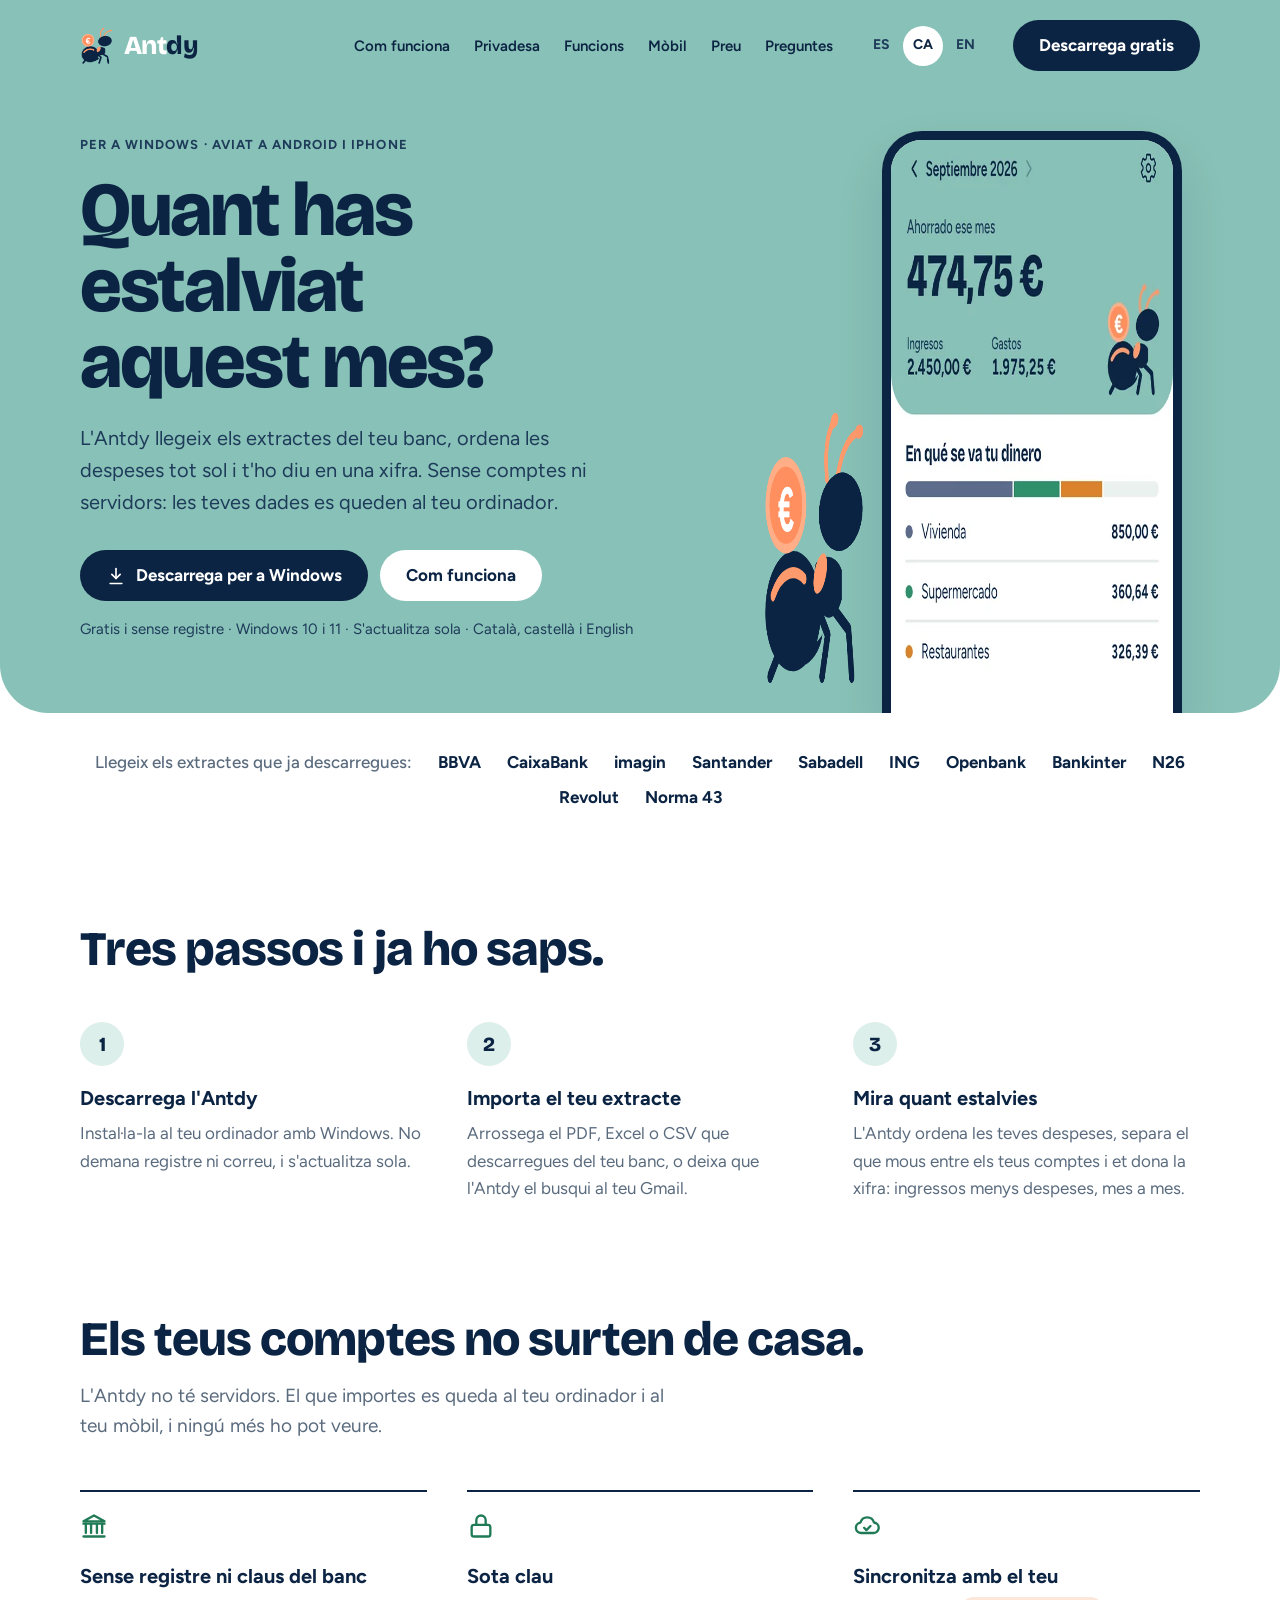
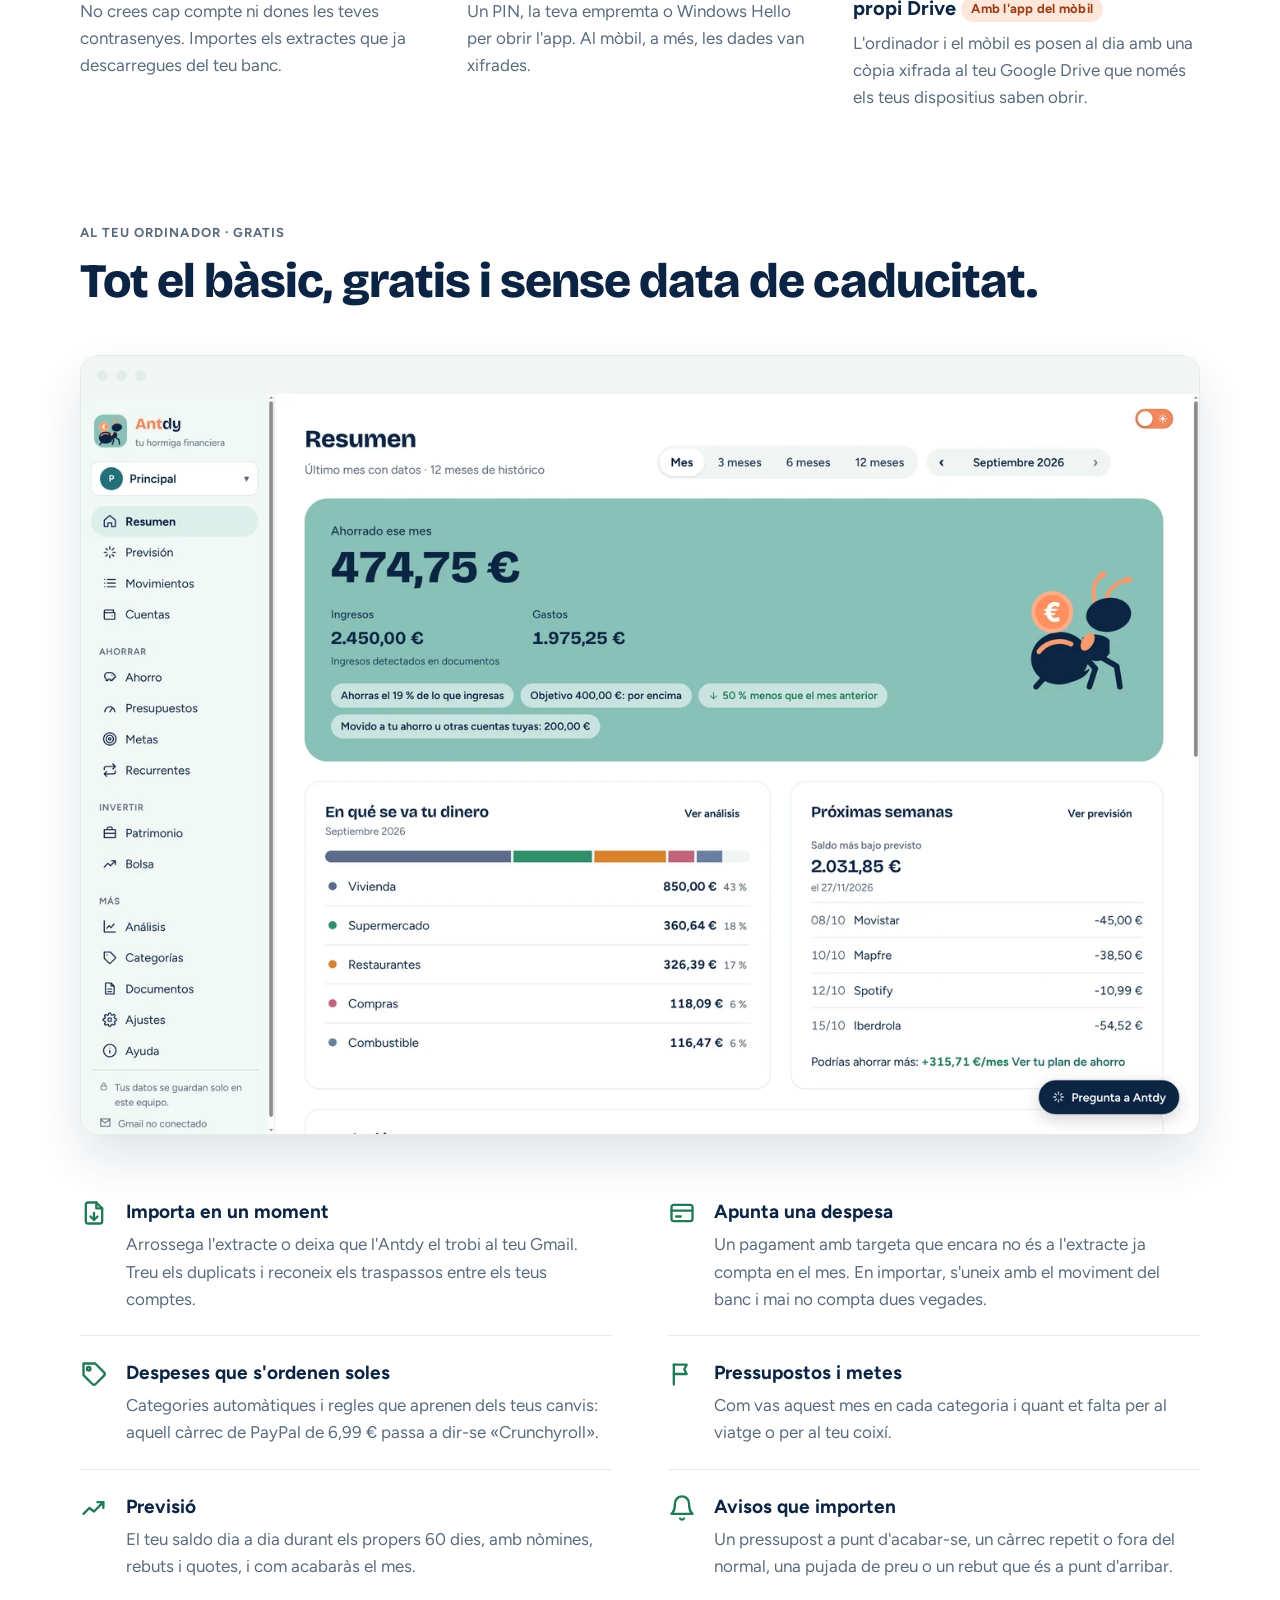
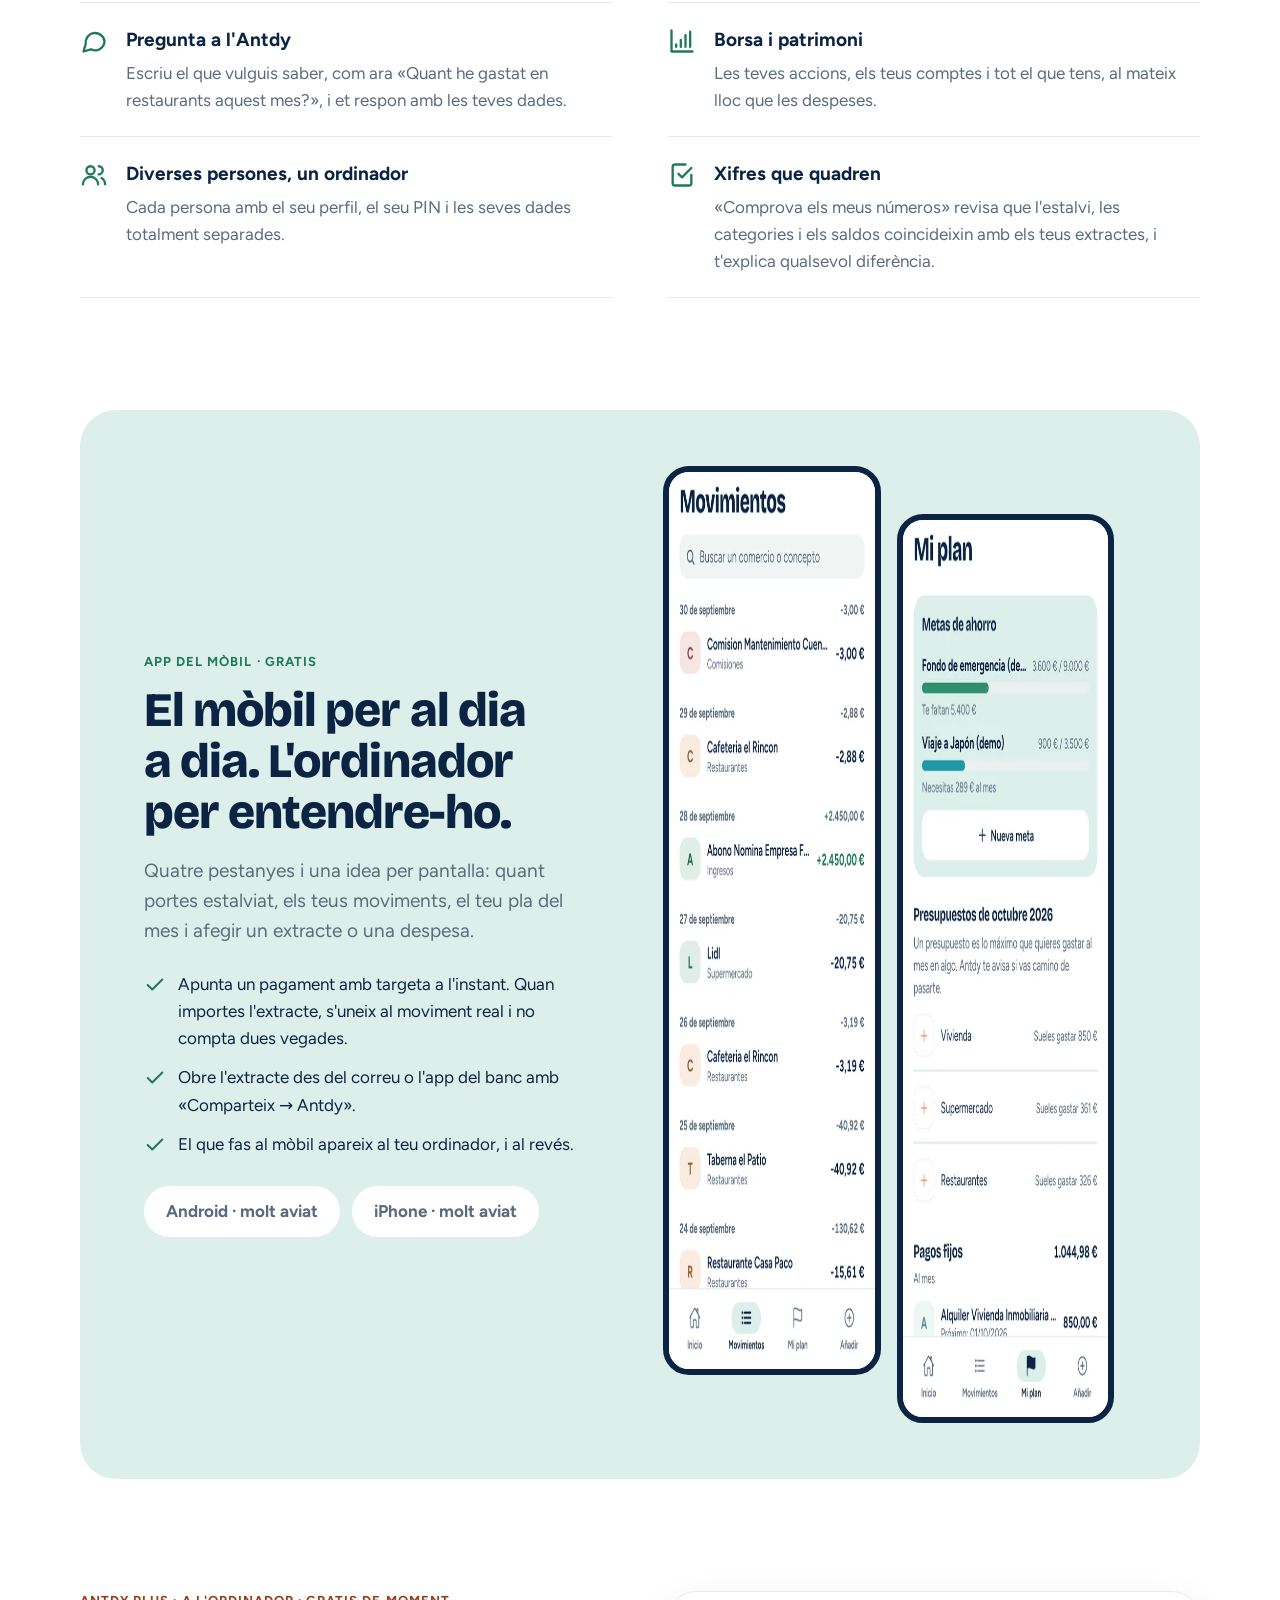
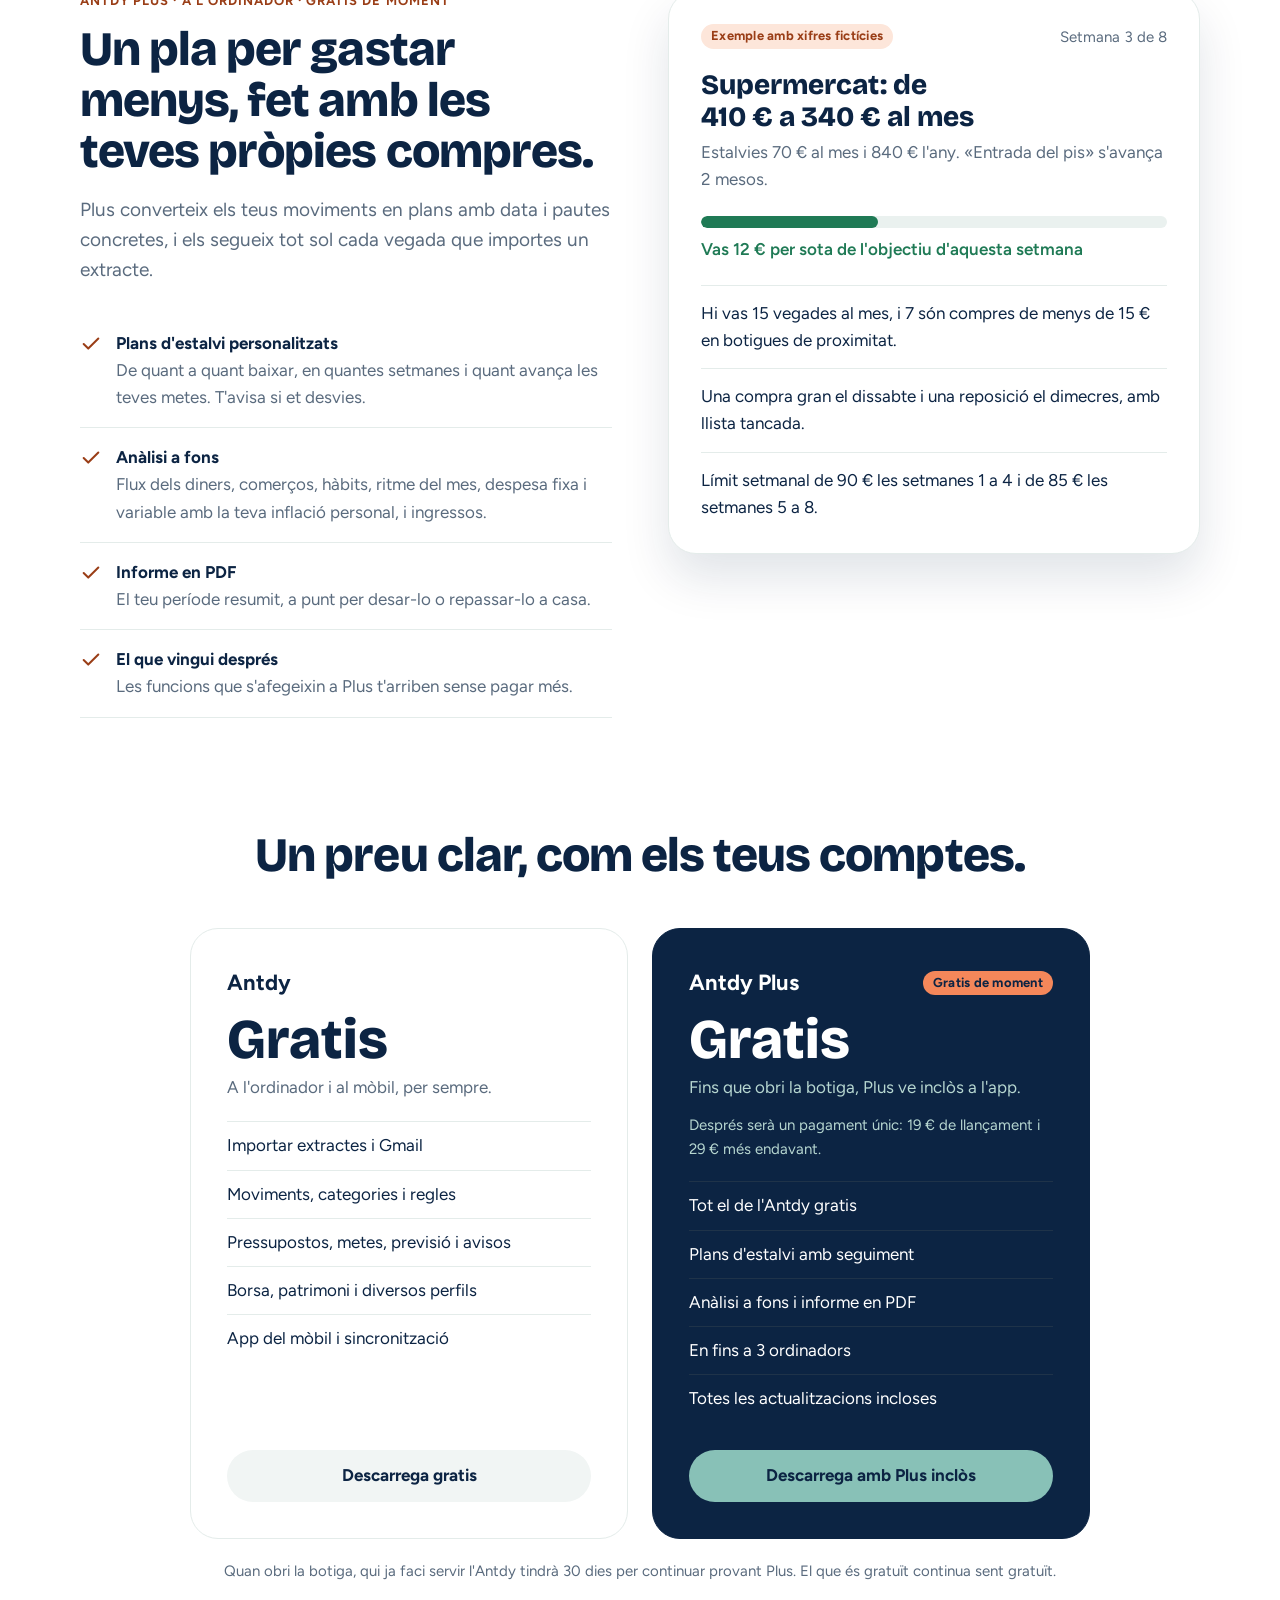
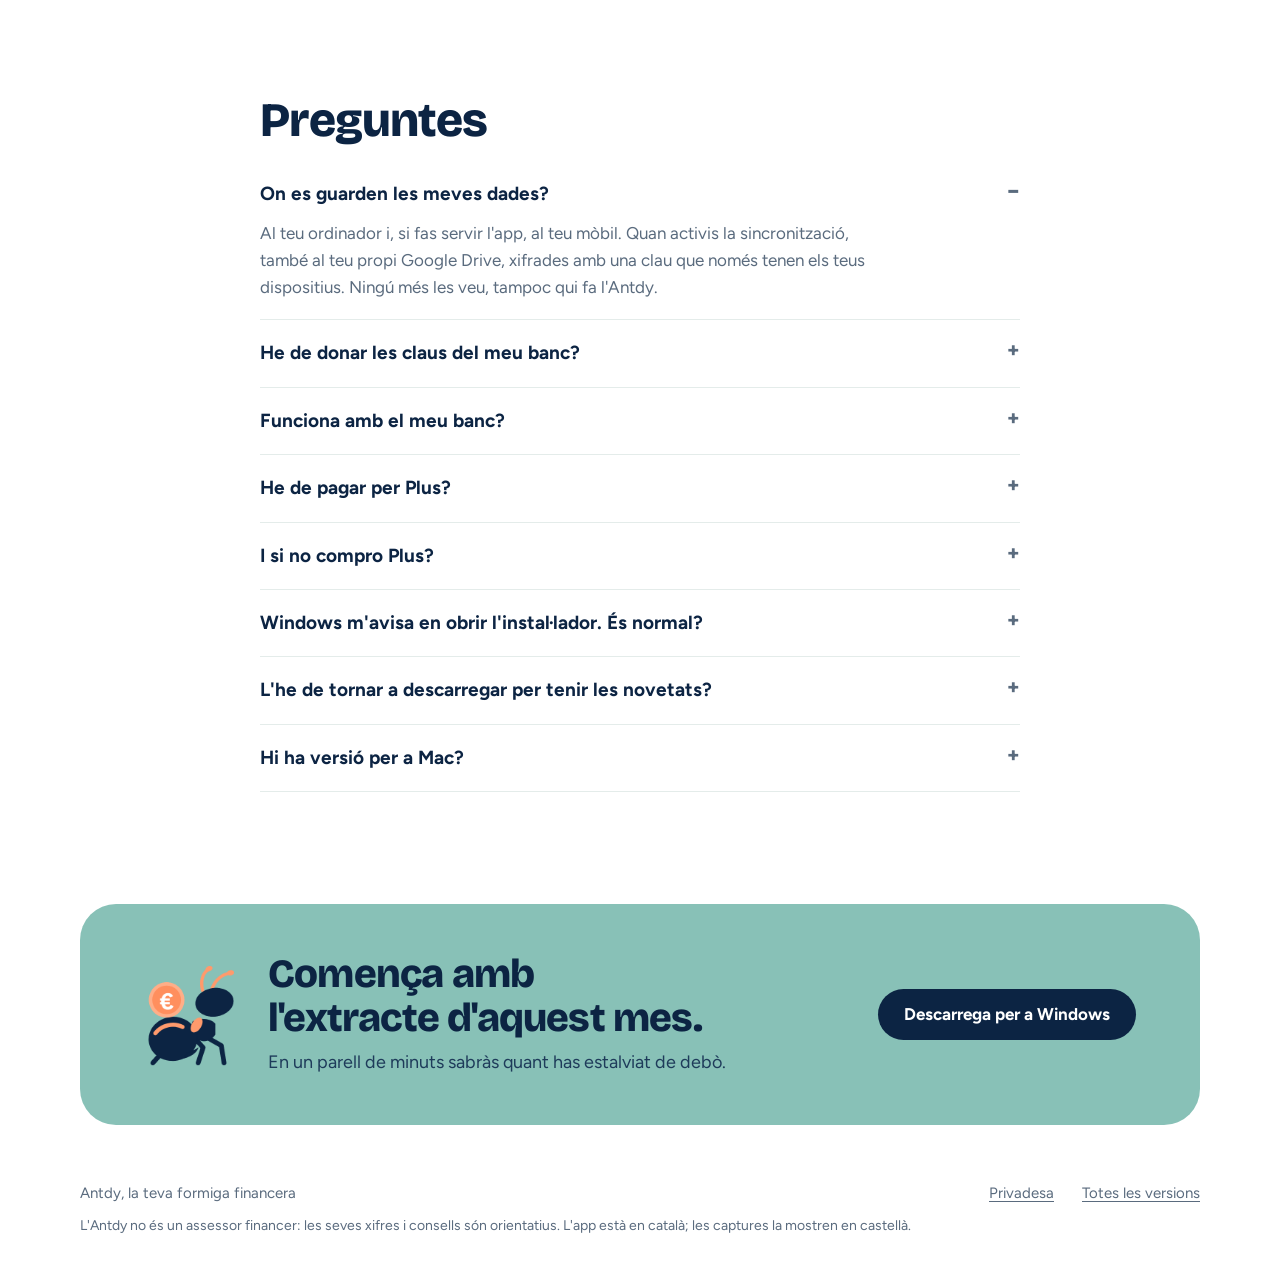
==== commit 5caa43b7: "Web en català: «castellà» en lugar de «castellano» Co-Authored-By: Claude Opus 5.5 (1M context) <nor" ====
--- a/ca/index.html
+++ b/ca/index.html
@@ -65,7 +65,7 @@
           </a>
           <a class="btn btn-quiet" href="#como">Com funciona</a>
         </div>
-        <p class="hero-note">Gratis i sense registre · Windows 10 i 11 · S'actualitza sola · Català, castellano i English</p>
+        <p class="hero-note">Gratis i sense registre · Windows 10 i 11 · S'actualitza sola · Català, castellà i English</p>
       </div>
       <div class="hero-visual">
         <img class="hero-ant" src="../img/hormiga.png" alt="" width="260" height="280">
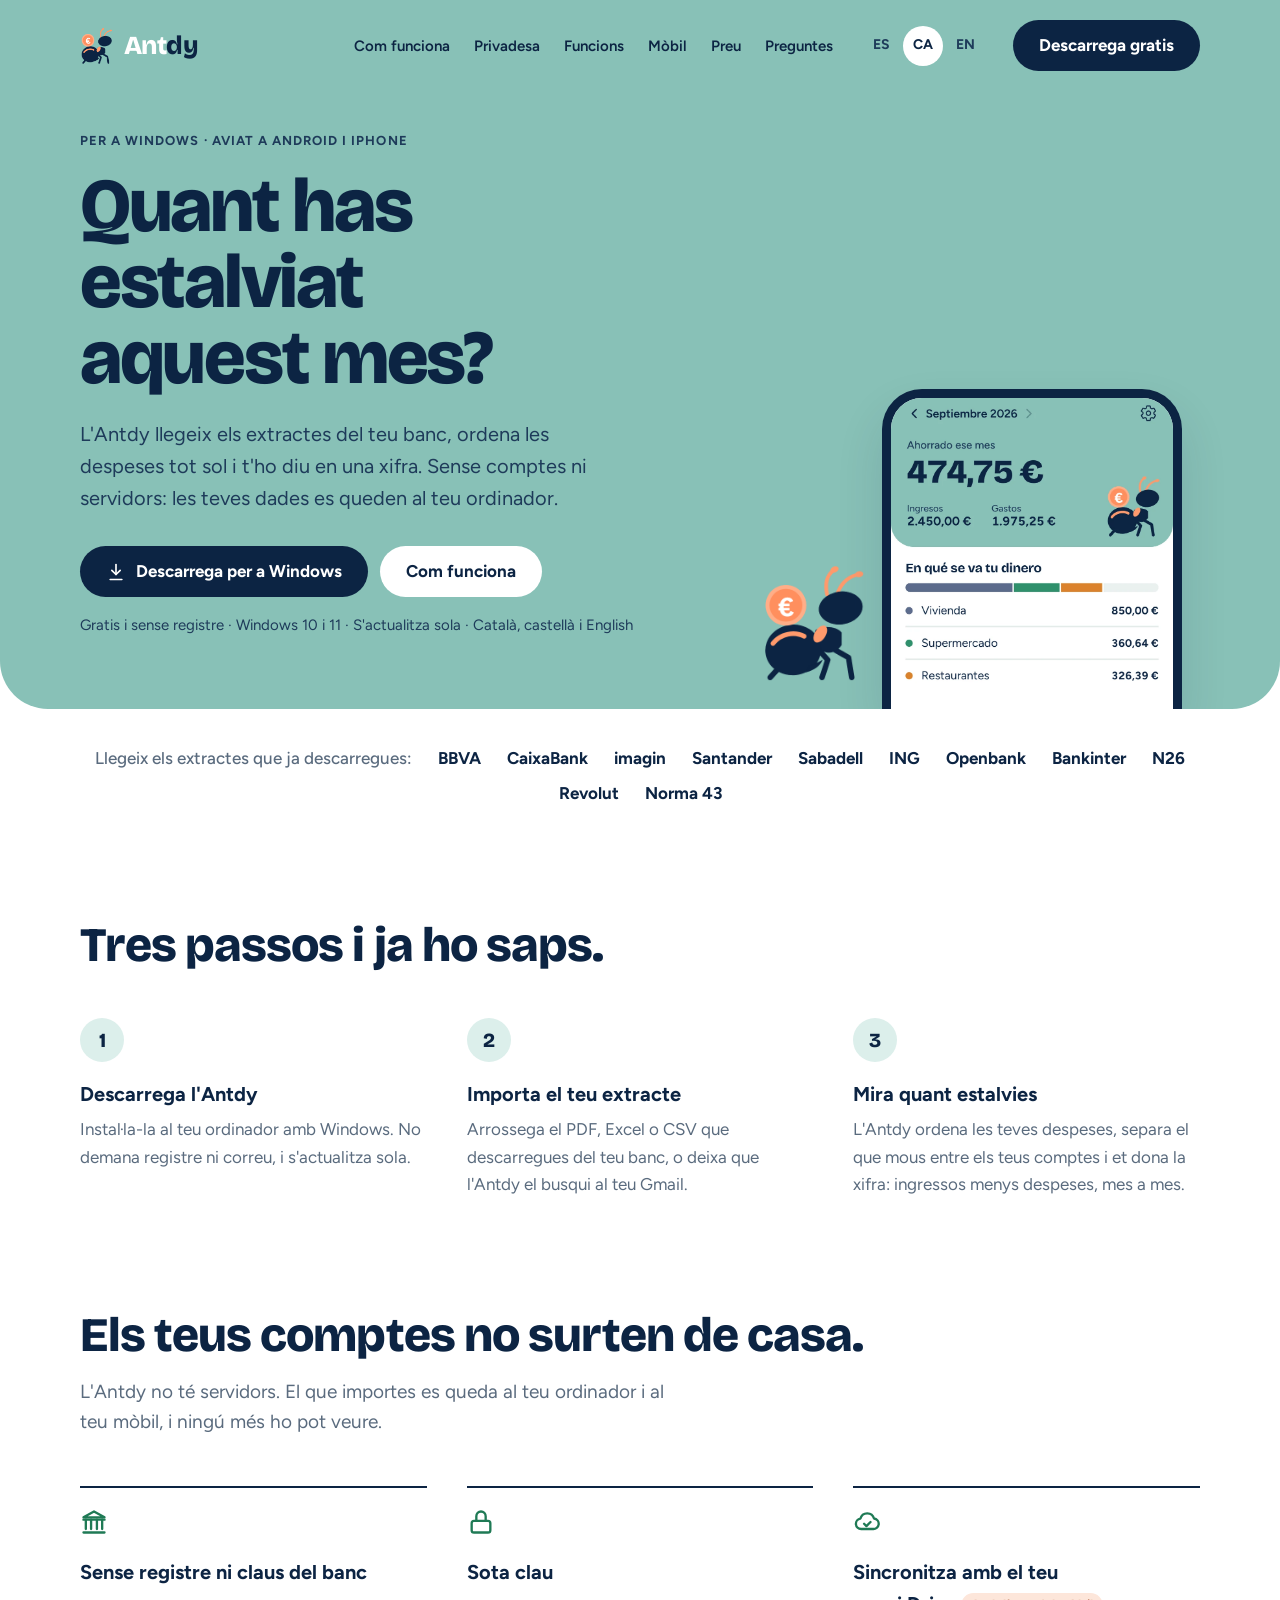
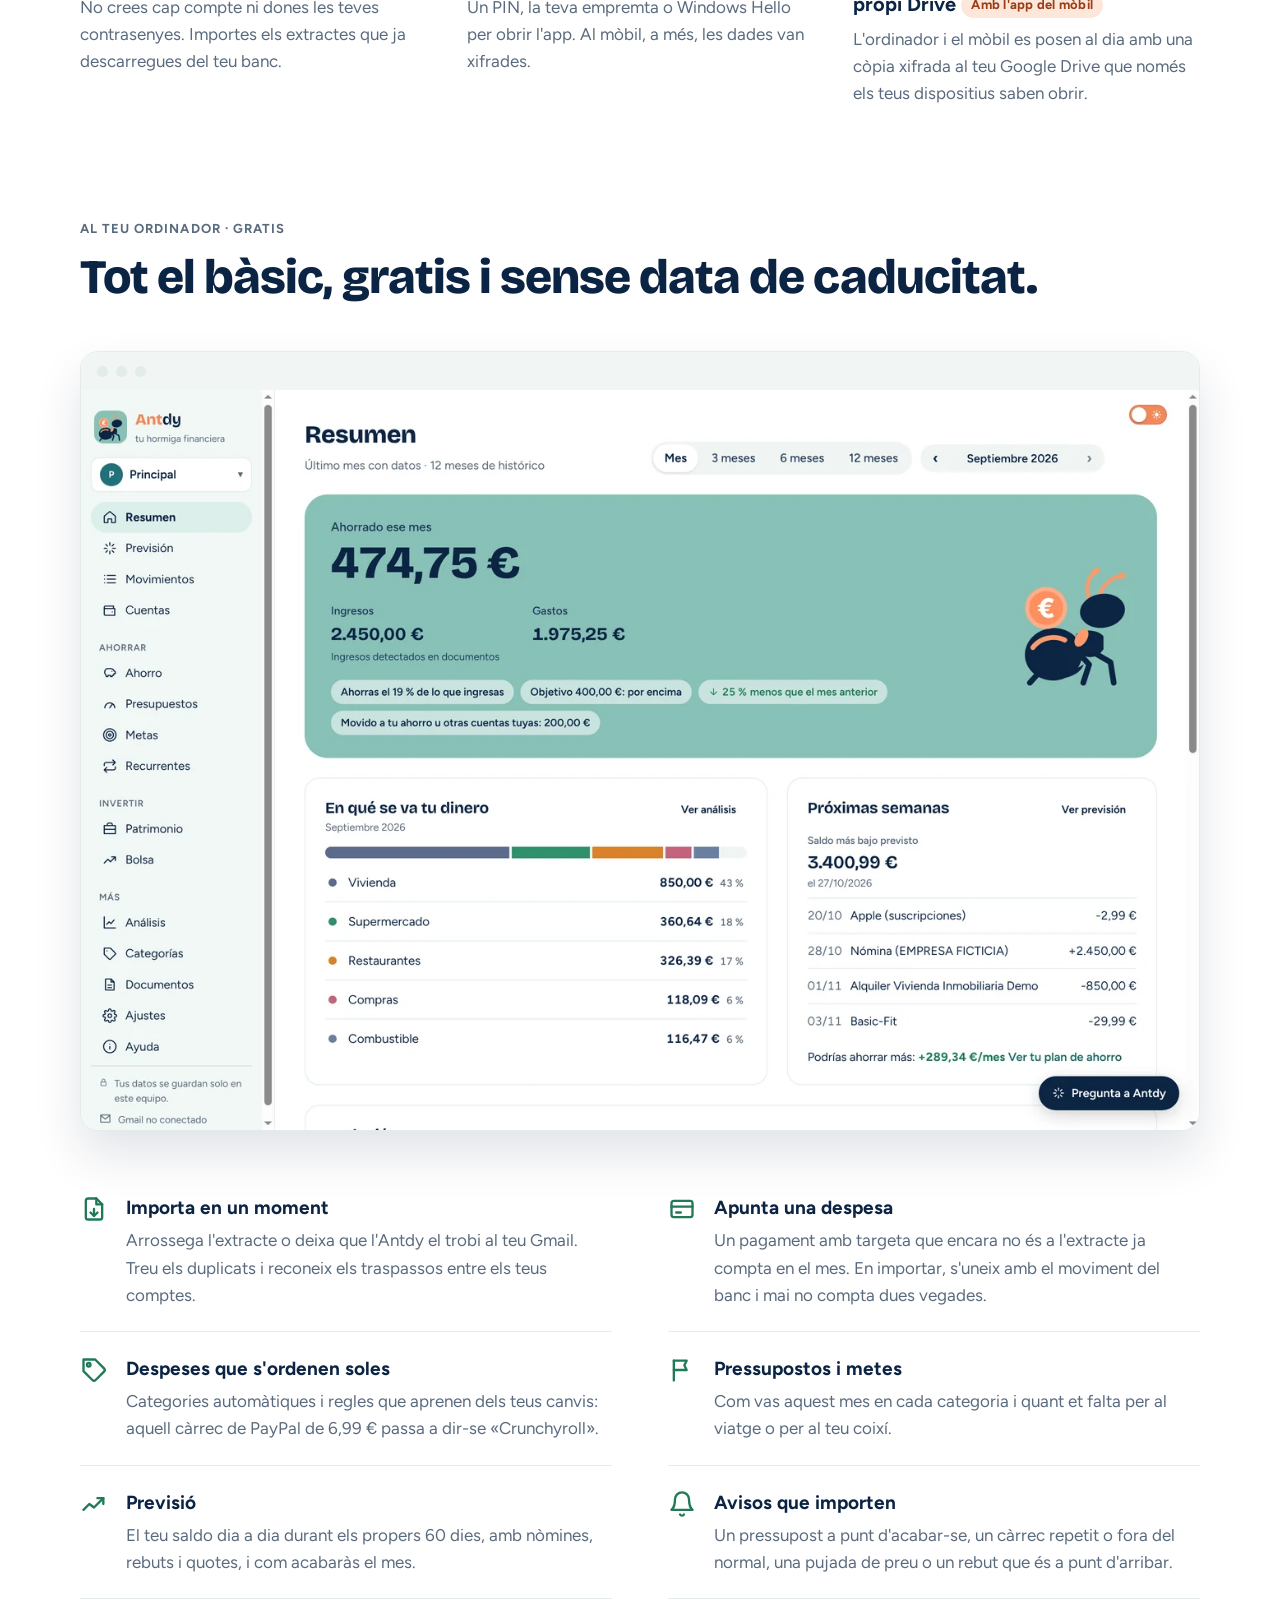
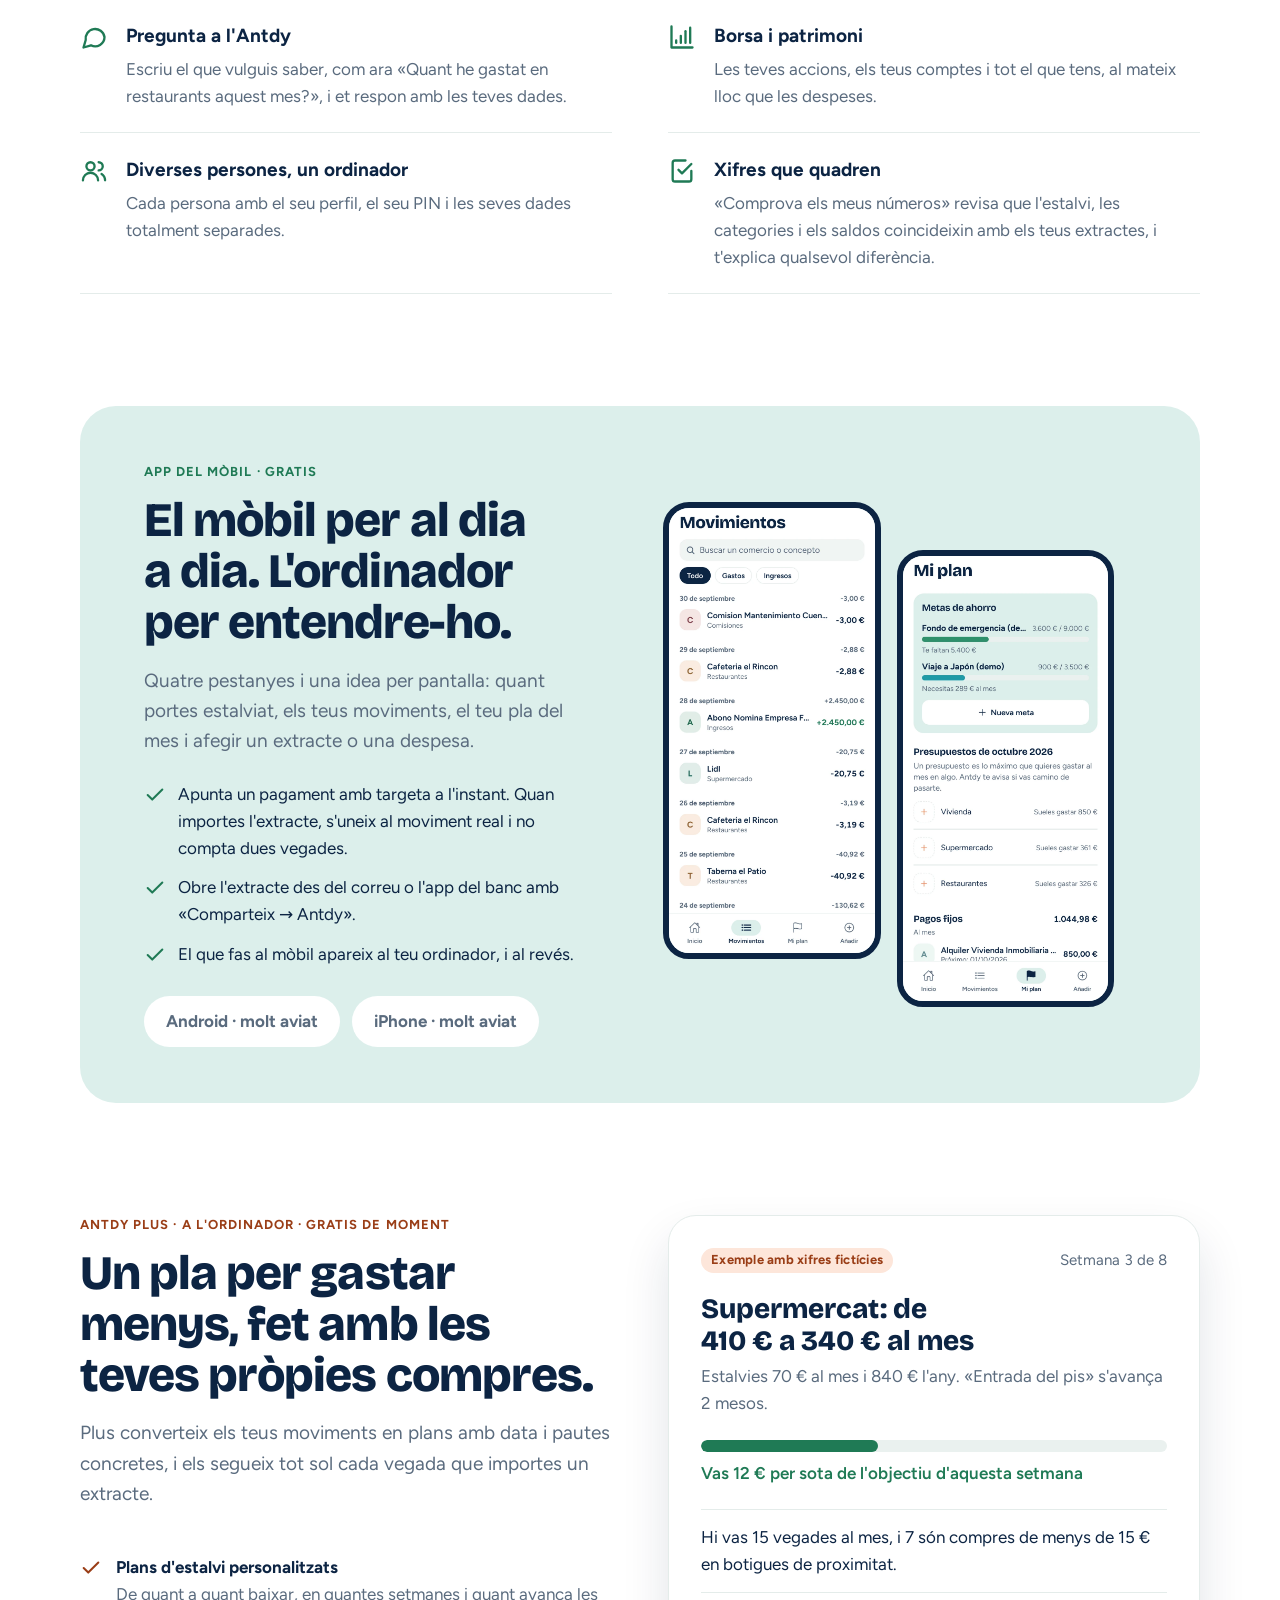
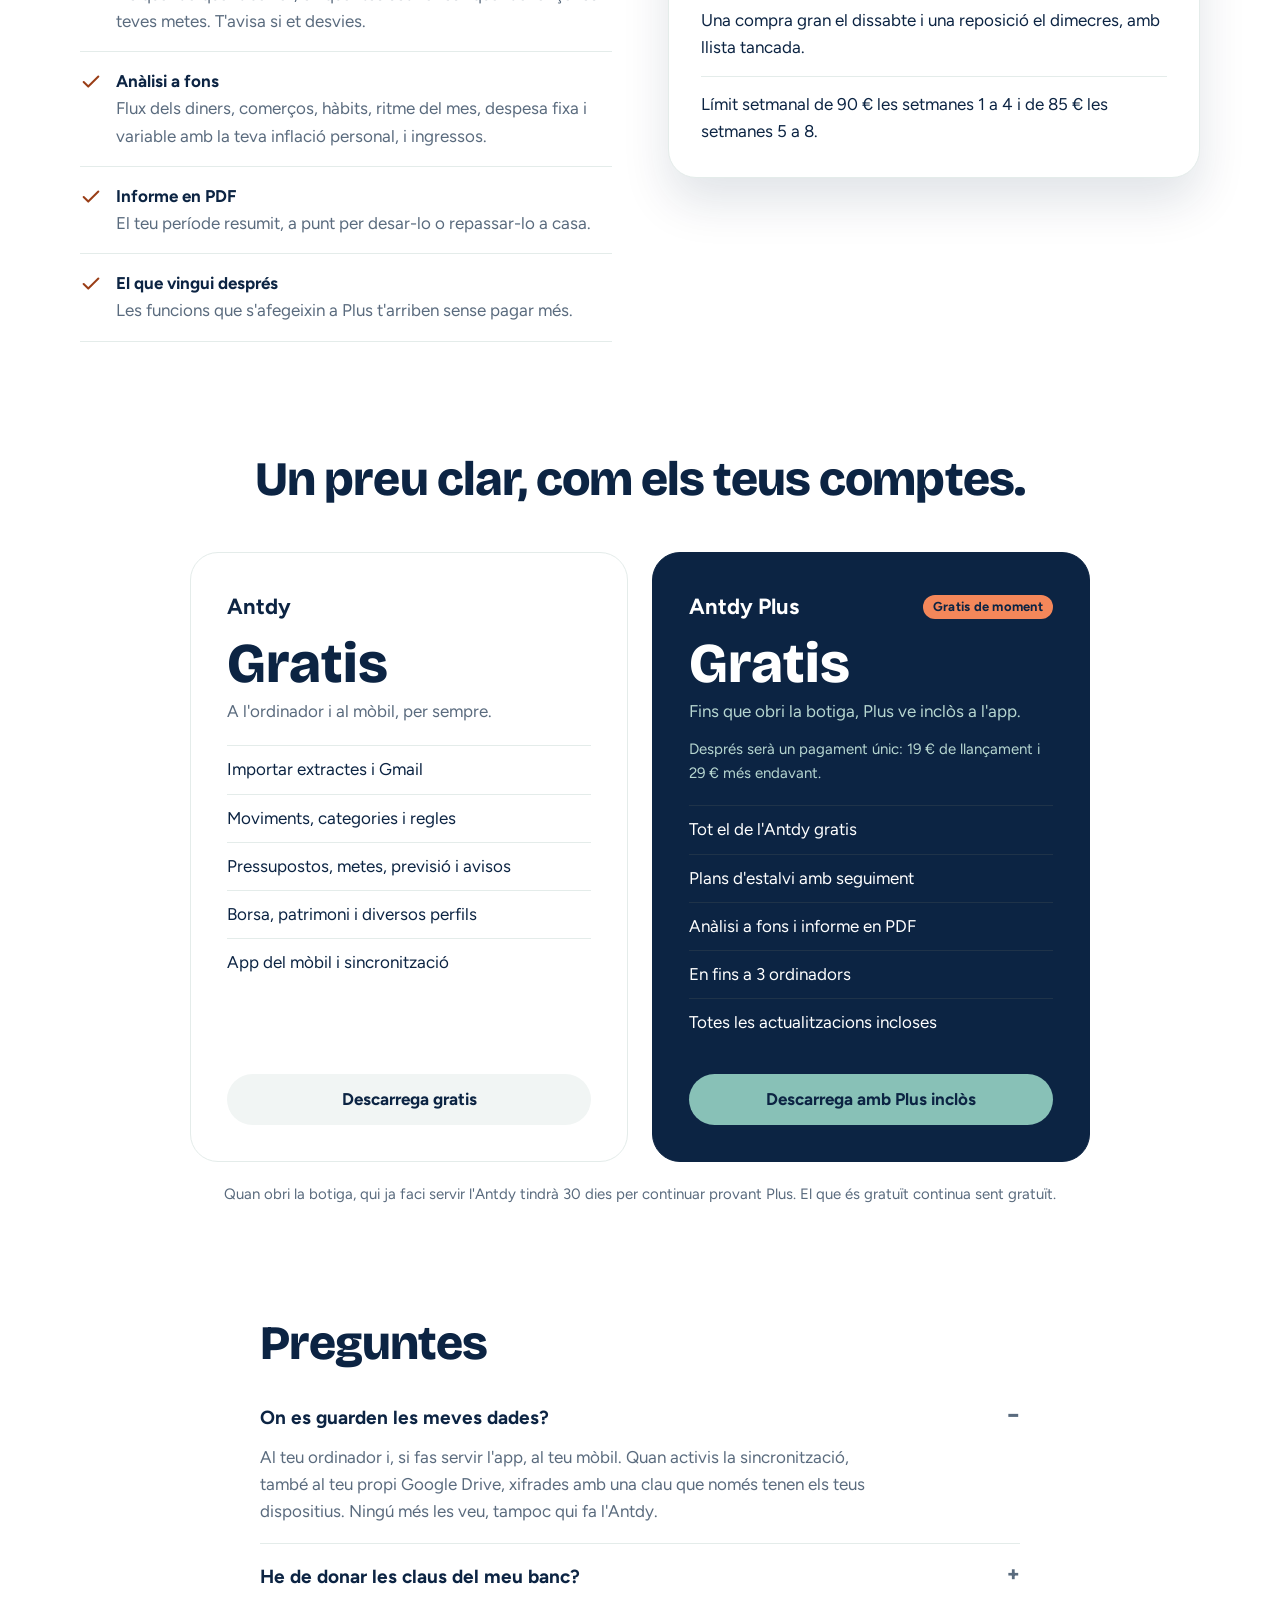
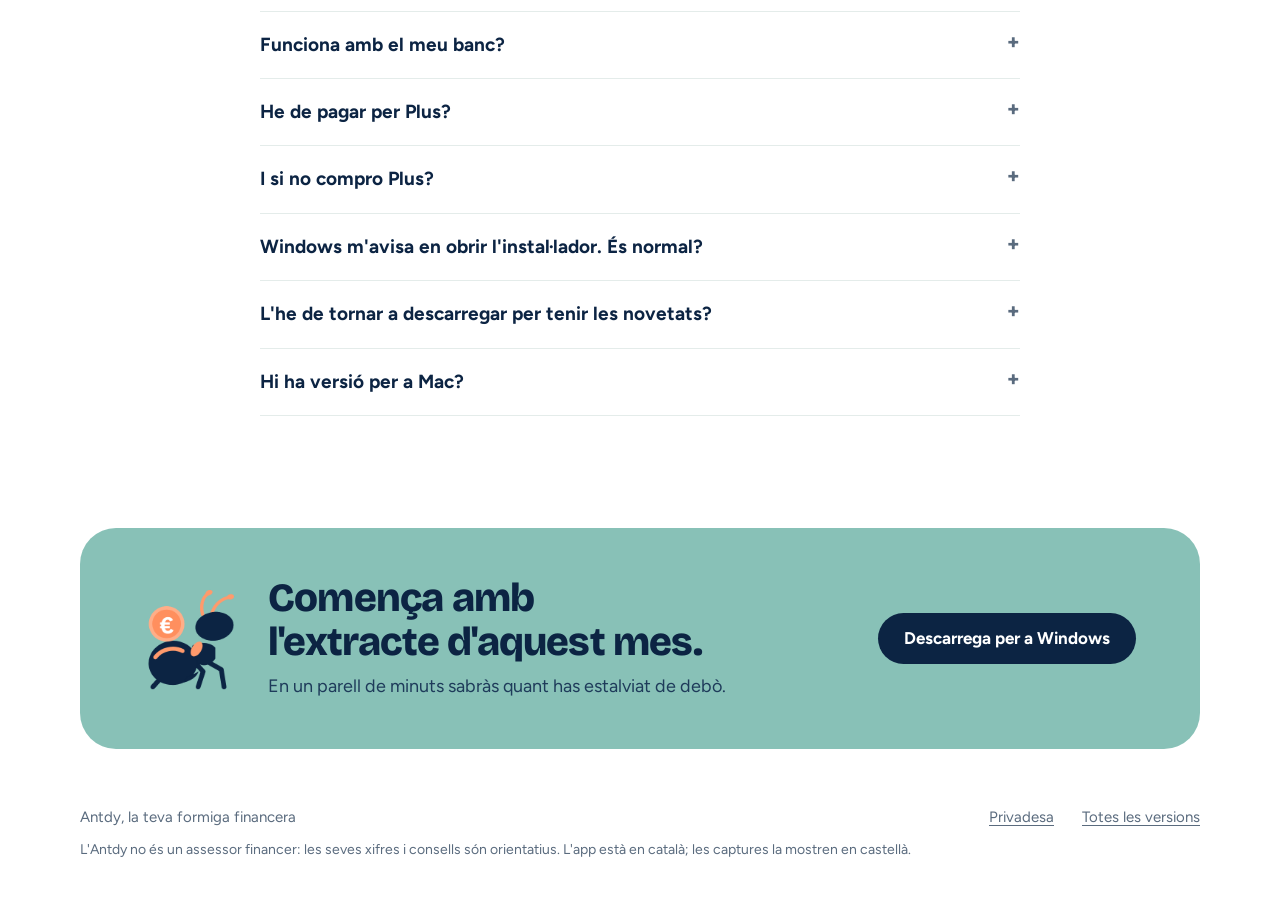
==== commit a09a9a7c: "Web: imágenes nítidas y sin deformar - Las capturas y la hormiga se estiraban a lo alto: el width/he" ====
--- a/ca/index.html
+++ b/ca/index.html
@@ -70,7 +70,7 @@
       <div class="hero-visual">
         <img class="hero-ant" src="../img/hormiga.png" alt="" width="260" height="280">
         <div class="phone-cut">
-          <img src="../img/movil-inicio.webp" alt="Inici de l'Antdy: estalviat aquell mes 474,75&nbsp;€, amb ingressos de 2.450,00&nbsp;€ i despeses d'1.975,25&nbsp;€ (dades d'exemple, app en castellà)" width="520" height="573">
+          <img src="../img/movil-inicio.webp" alt="Inici de l'Antdy: estalviat aquell mes 474,75&nbsp;€, amb ingressos de 2.450,00&nbsp;€ i despeses d'1.975,25&nbsp;€ (dades d'exemple, app en castellà)" width="870" height="959">
         </div>
       </div>
     </div>
@@ -133,8 +133,8 @@
     <div class="window">
       <div class="window-bar" aria-hidden="true"><span></span><span></span><span></span></div>
       <picture>
-        <source srcset="../img/escritorio-oscuro.webp" media="(prefers-color-scheme: dark)">
-        <img src="../img/escritorio.webp" alt="Resum de l'Antdy a l'ordinador: estalviat aquell mes 474,75&nbsp;€, en què se'n van els diners i properes setmanes (dades d'exemple, app en castellà)" width="1360" height="900">
+        <source srcset="../img/escritorio-oscuro-1360.webp 1360w, ../img/escritorio-oscuro.webp 2720w" sizes="(max-width: 1152px) calc(100vw - 34px), 1118px" media="(prefers-color-scheme: dark)">
+        <img src="../img/escritorio-1360.webp" srcset="../img/escritorio-1360.webp 1360w, ../img/escritorio.webp 2720w" sizes="(max-width: 1152px) calc(100vw - 34px), 1118px" alt="Resum de l'Antdy a l'ordinador: estalviat aquell mes 474,75&nbsp;€, en què se'n van els diners i properes setmanes (dades d'exemple, app en castellà)" width="1360" height="900">
       </picture>
     </div>
     <div class="features">
@@ -199,8 +199,8 @@
       </div>
     </div>
     <div class="phones">
-      <img class="phone" src="../img/movil-movimientos.webp" alt="Moviments al mòbil, agrupats per dies (dades d'exemple, app en castellà)" width="420" height="909">
-      <img class="phone" src="../img/movil-mi-plan.webp" alt="El meu pla al mòbil: metes d'estalvi, pressupostos i pagaments fixos (dades d'exemple, app en castellà)" width="420" height="909">
+      <img class="phone" src="../img/movil-movimientos.webp" alt="Moviments al mòbil, agrupats per dies (dades d'exemple, app en castellà)" width="780" height="1688">
+      <img class="phone" src="../img/movil-mi-plan.webp" alt="El meu pla al mòbil: metes d'estalvi, pressupostos i pagaments fixos (dades d'exemple, app en castellà)" width="780" height="1688">
     </div>
   </div>
 </section>
--- a/estilos.css
+++ b/estilos.css
@@ -59,7 +59,7 @@
 html { scroll-behavior: smooth; }
 @media (prefers-reduced-motion: reduce) { html { scroll-behavior: auto; } }
 body { margin: 0; background: var(--bg); color: var(--ink); font-family: var(--body); font-size: 1.0625rem; line-height: 1.6; -webkit-font-smoothing: antialiased; }
-img { max-width: 100%; display: block; }
+img { max-width: 100%; height: auto; display: block; } /* height: auto para que width/height del HTML no deformen la imagen al encogerla */
 a { color: inherit; }
 a:focus-visible, summary:focus-visible { outline: 3px solid var(--accent); outline-offset: 3px; border-radius: 6px; }
 h1, h2, h3 { margin: 0; text-wrap: balance; }
@@ -131,7 +131,7 @@
 .checks li { display: flex; gap: 12px; }
 .checks svg { flex: none; width: 22px; height: 22px; margin-top: 3px; color: var(--good); }
 .store-row { display: flex; flex-wrap: wrap; gap: 12px; margin-top: 28px; }
-.phones { display: flex; justify-content: center; gap: 16px; }
+.phones { display: flex; justify-content: center; align-items: flex-start; gap: 16px; }
 .phone { width: 44%; max-width: 220px; border: 6px solid var(--frame); border-radius: 26px; overflow: hidden; background: #FFFFFF; }
 .phones .phone:nth-child(2) { margin-top: 48px; }
 
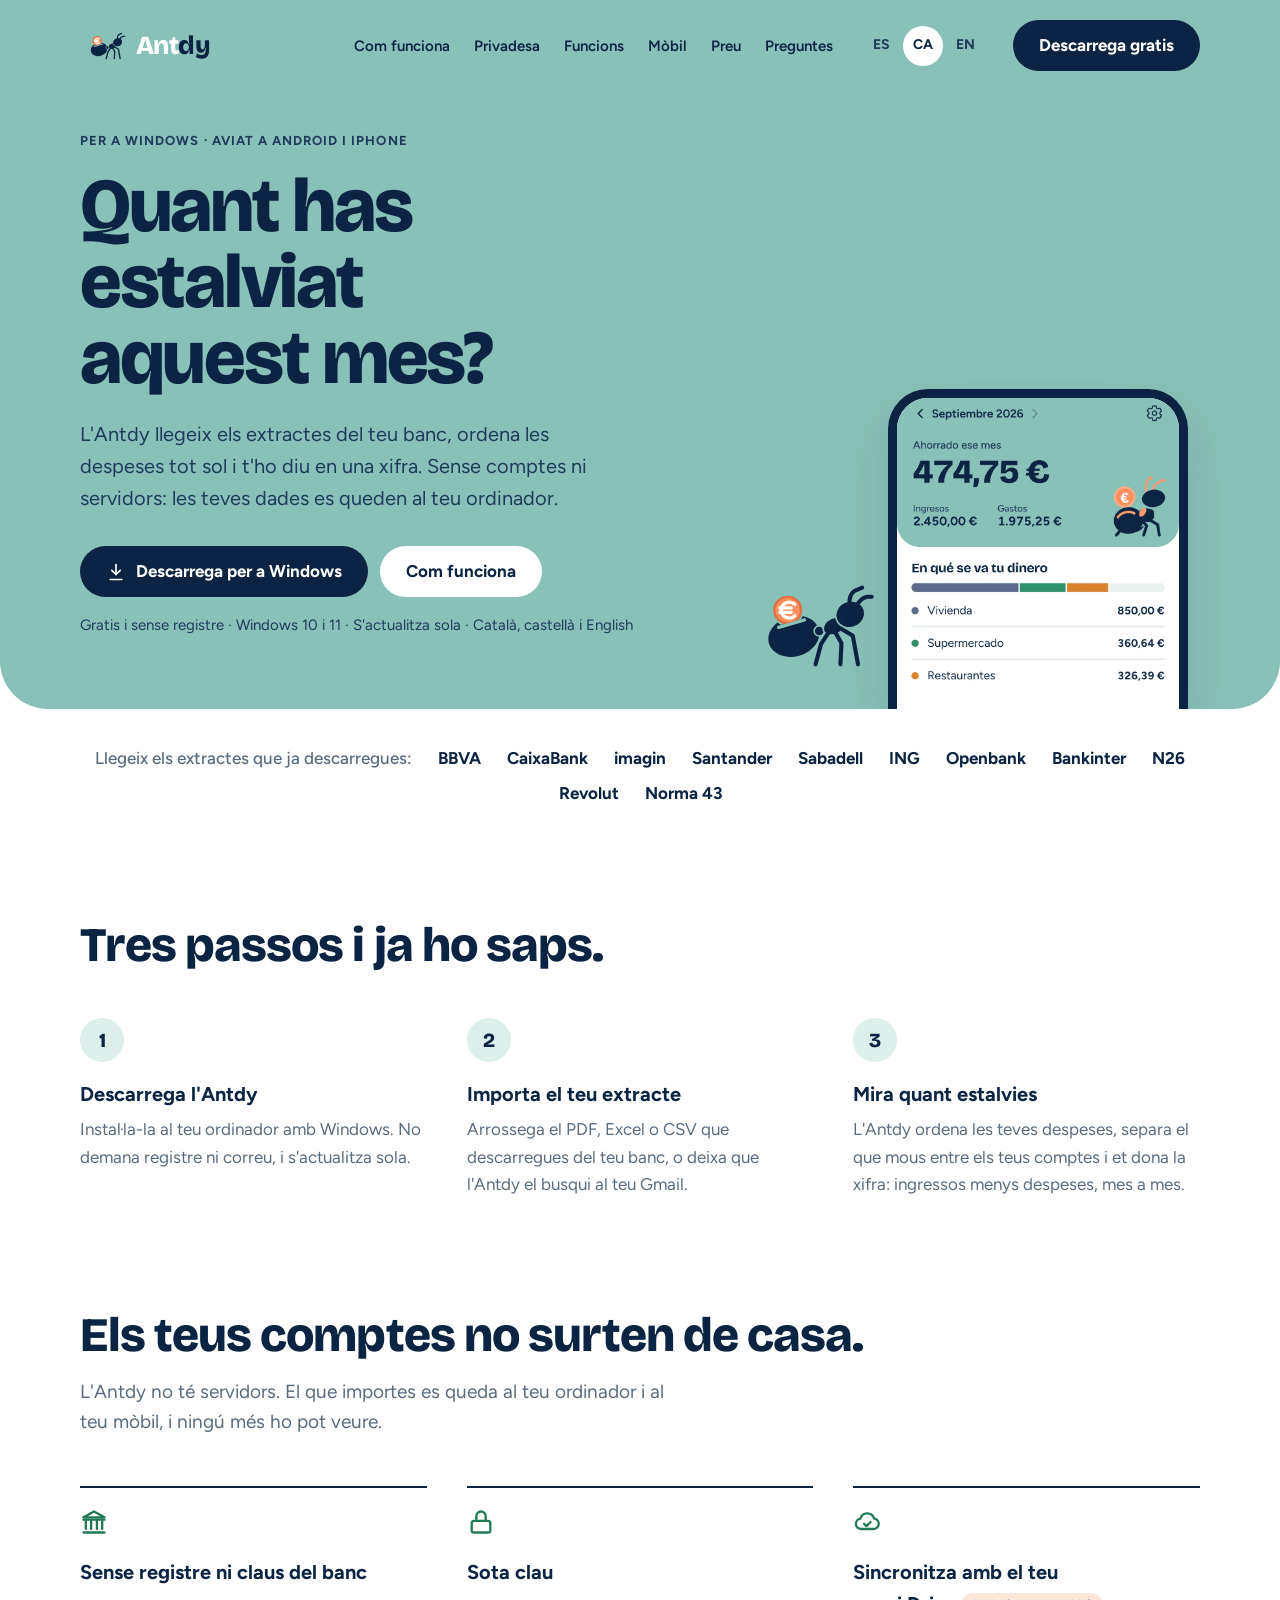
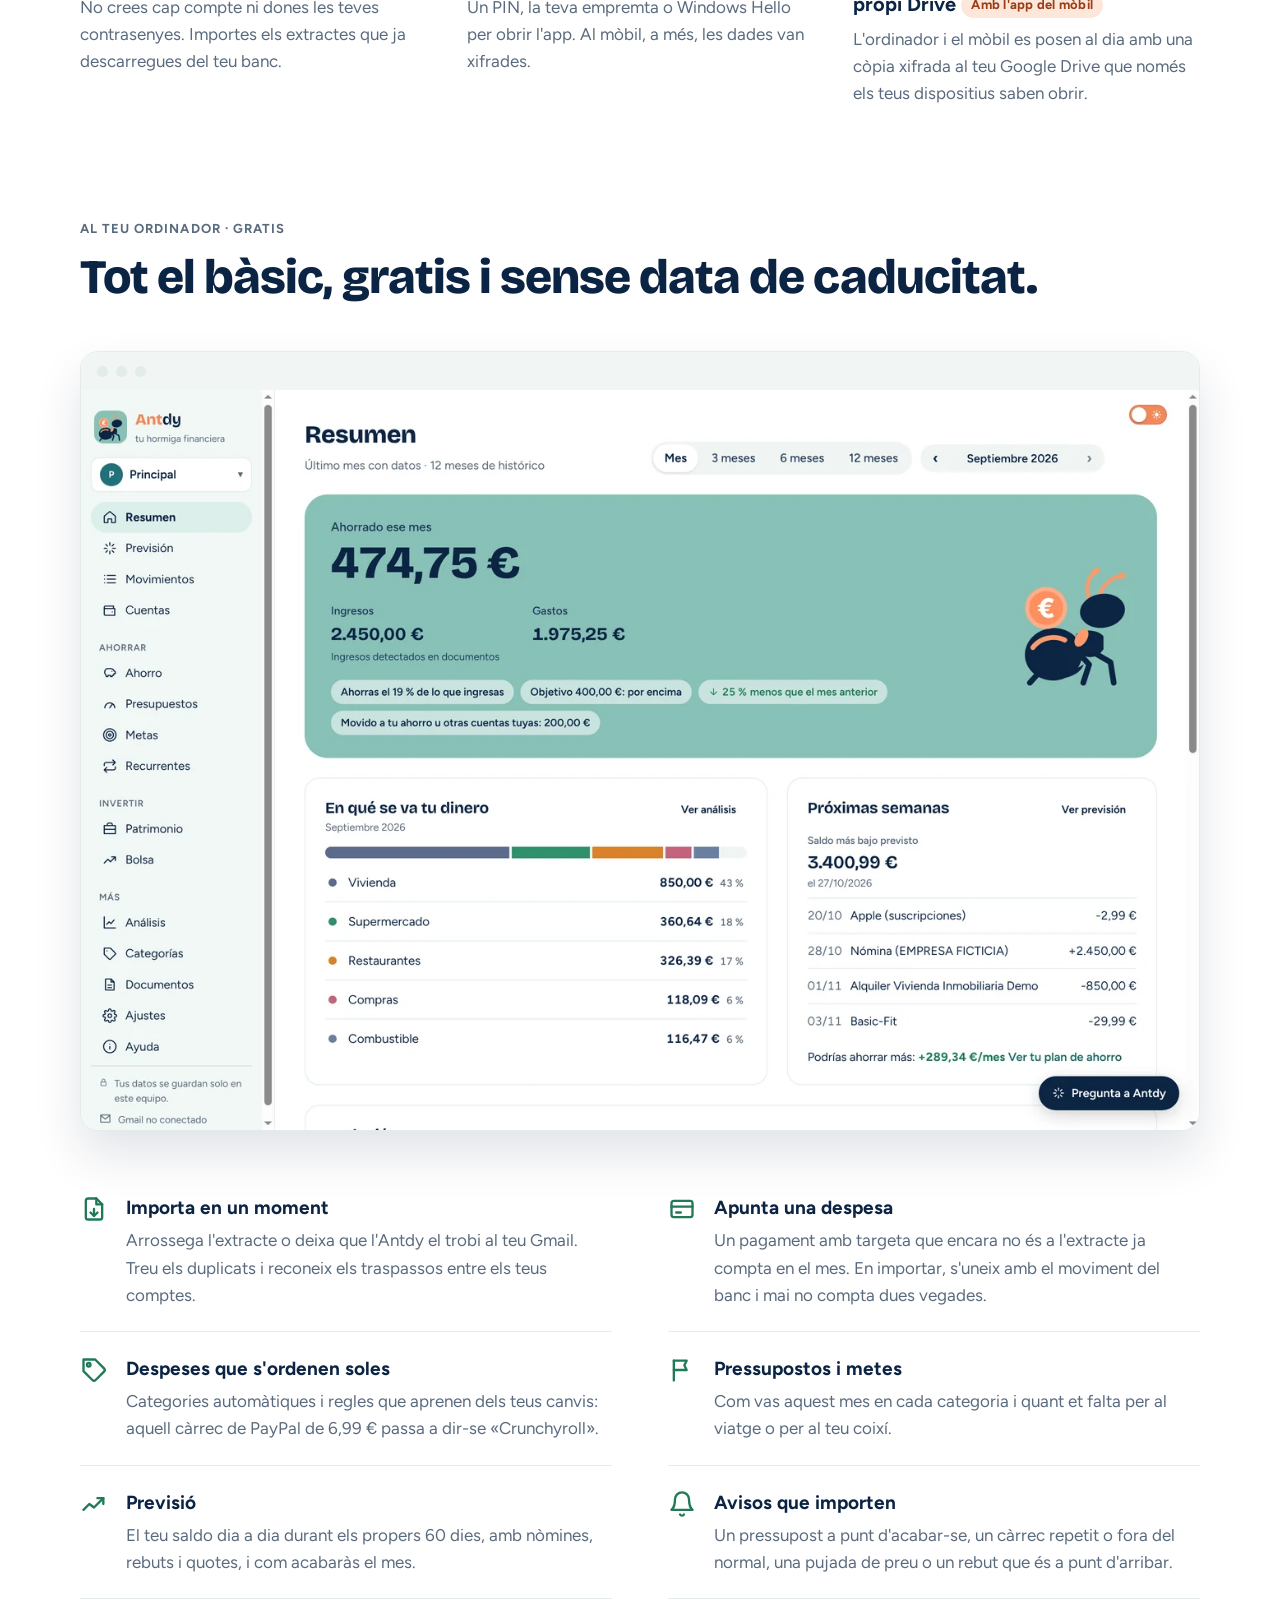
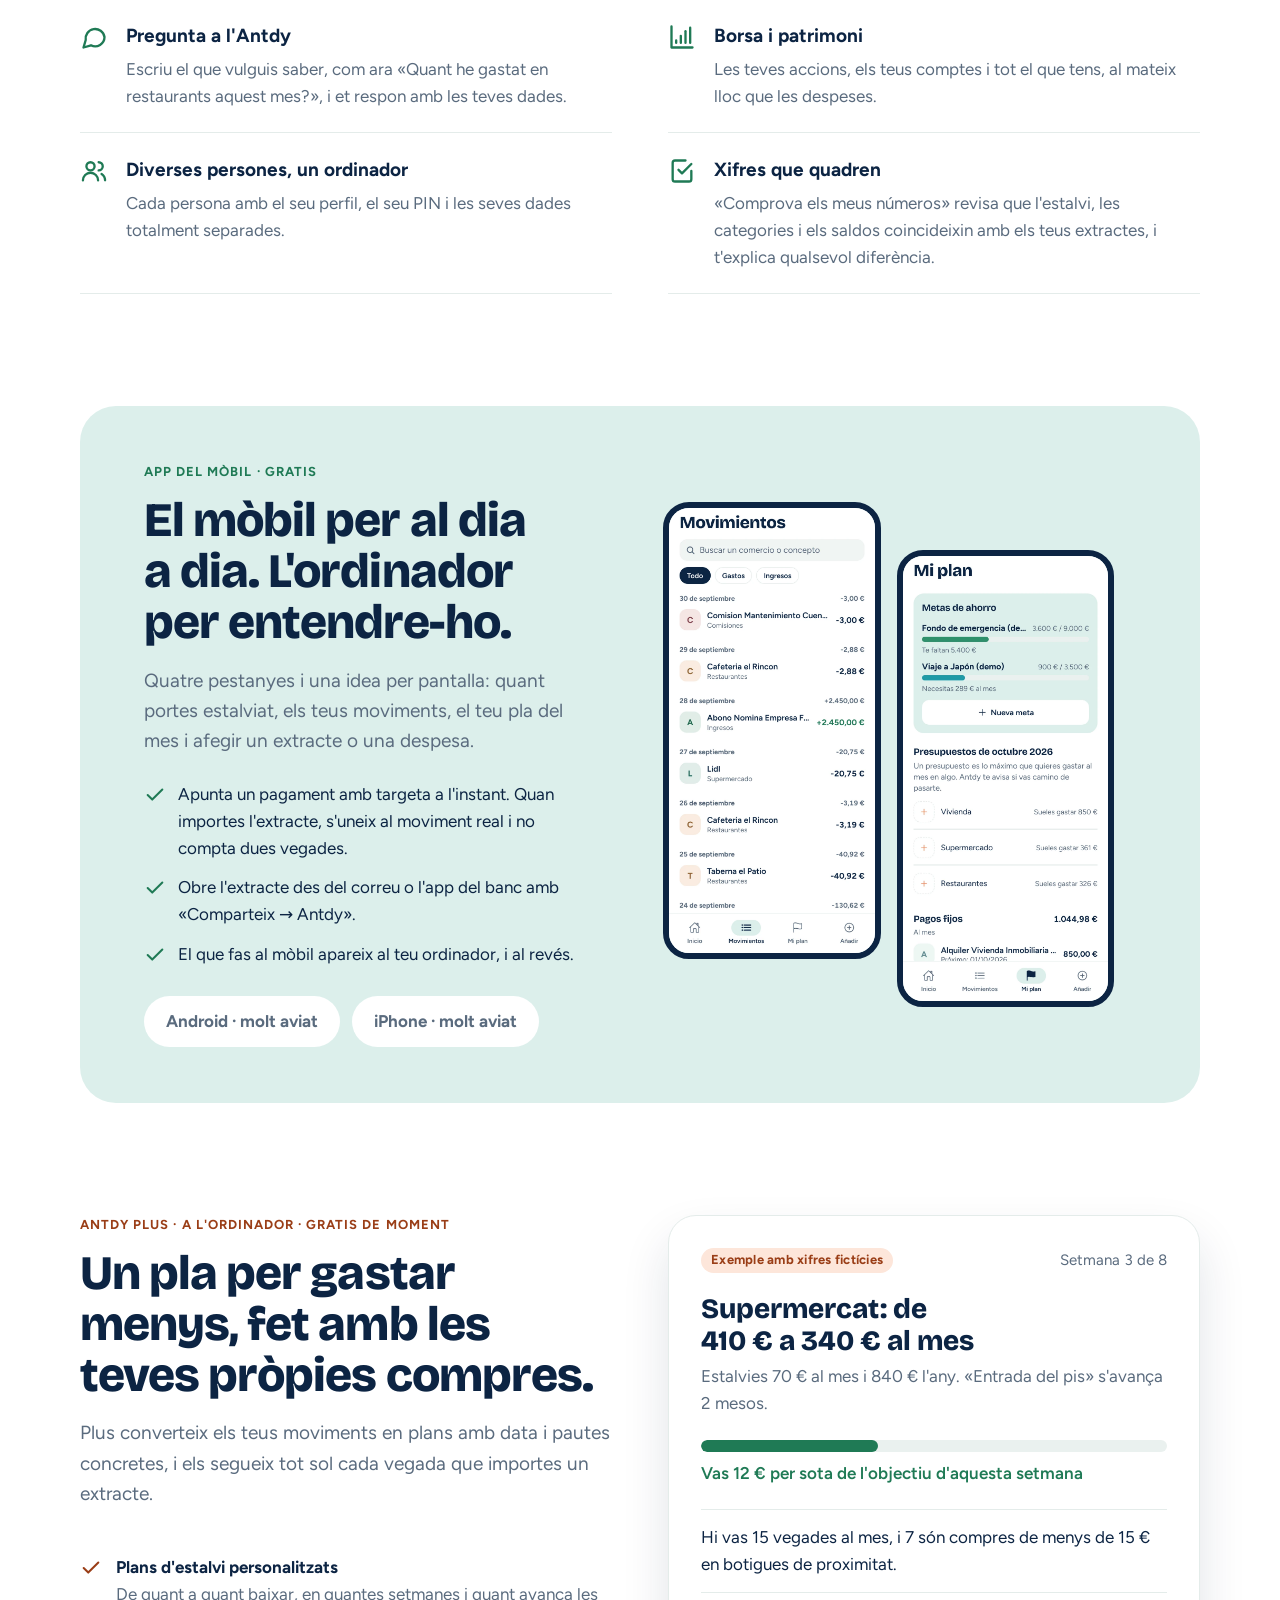
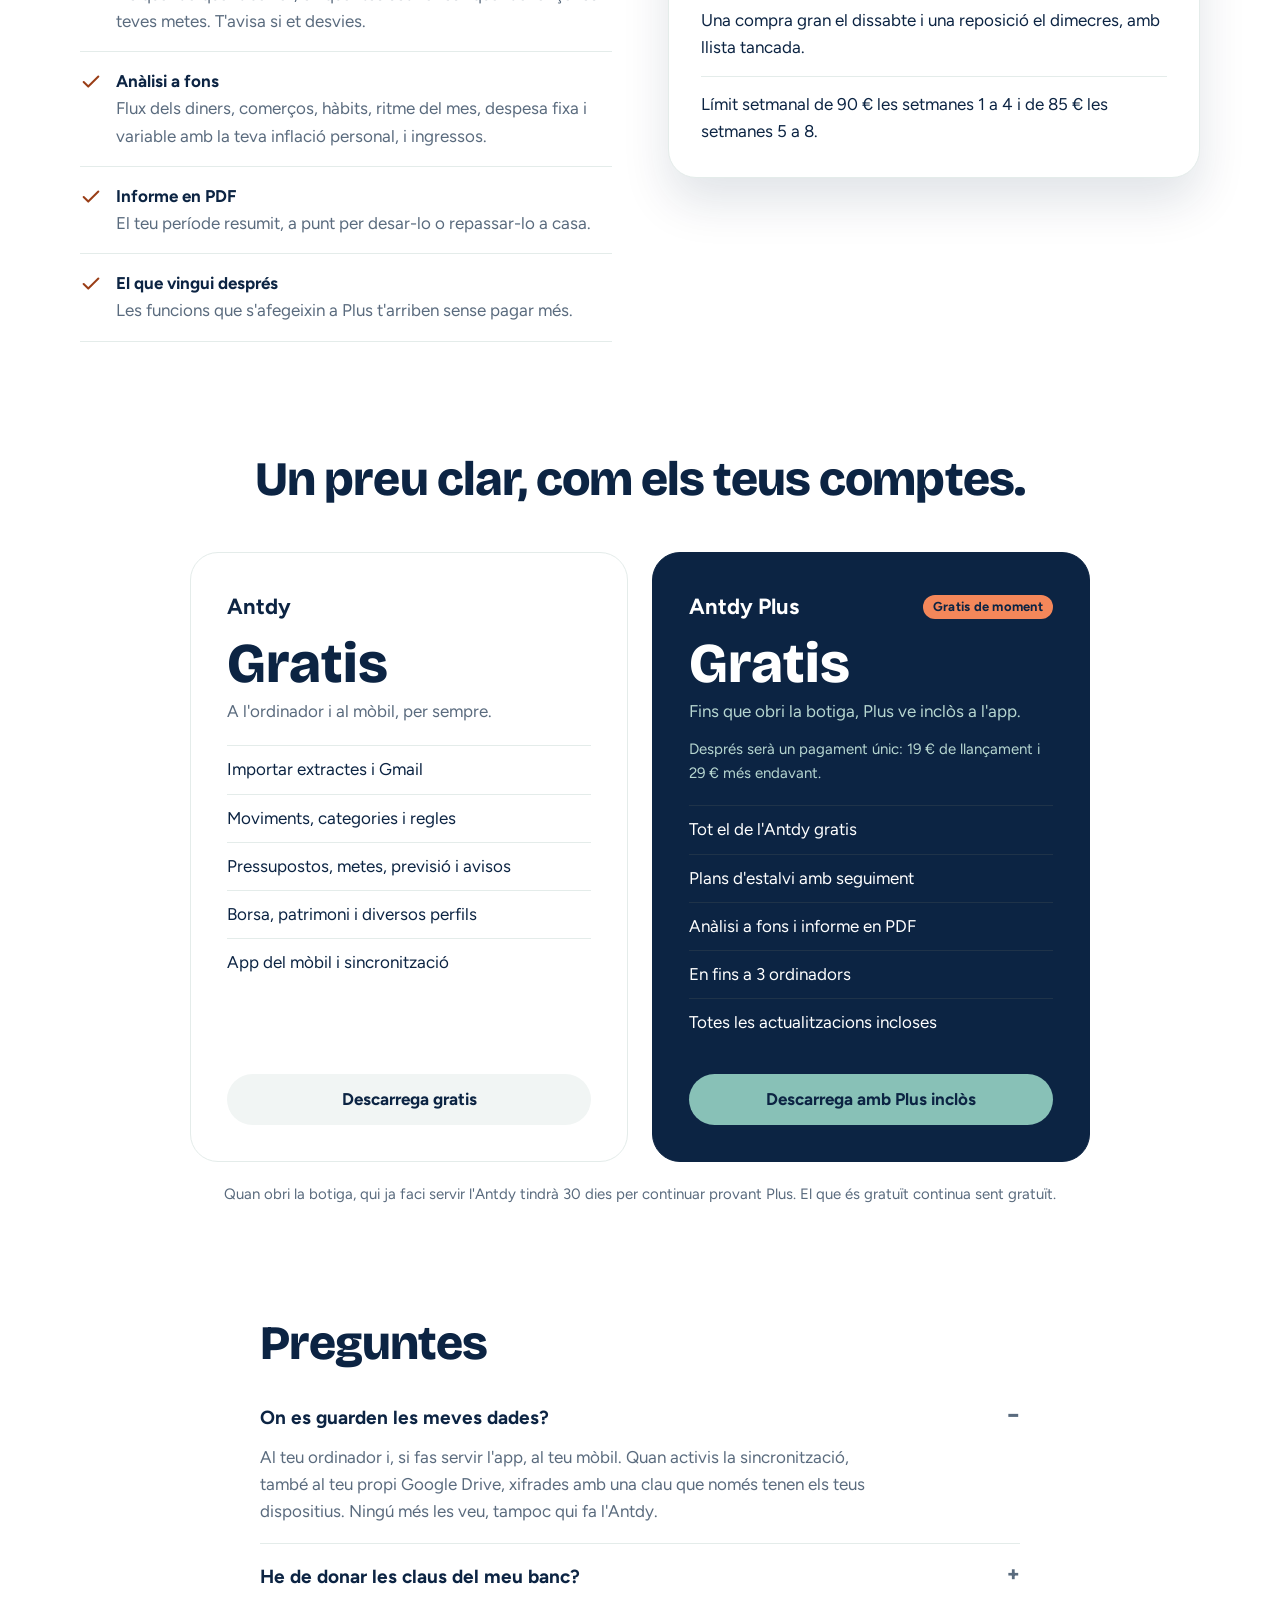
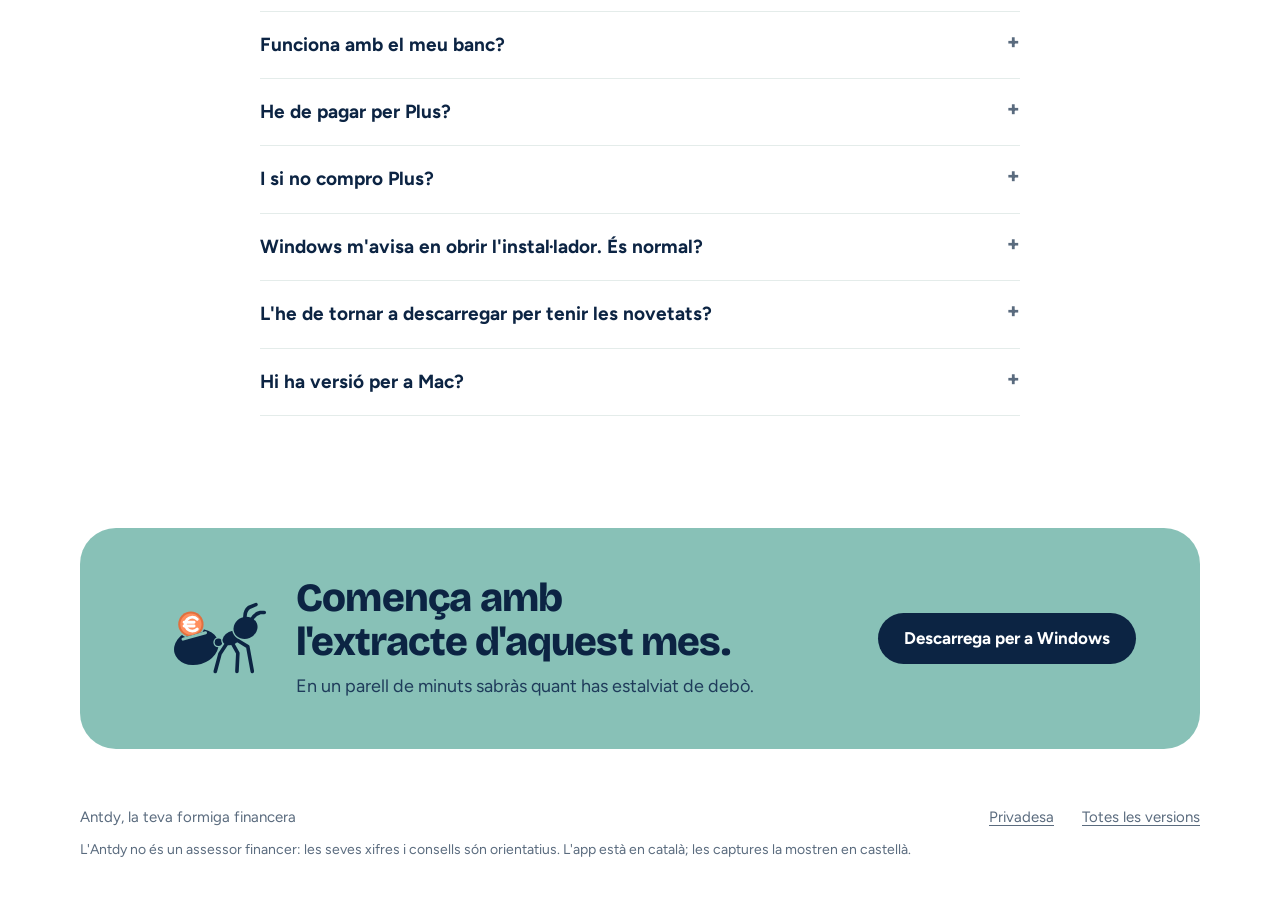
==== commit 3e84b904: "Web: logo nuevo de la hormiga, favicon e imagen para compartir - hormiga.svg (cuadrada) en la barra," ====
--- a/ca/index.html
+++ b/ca/index.html
@@ -13,18 +13,21 @@
 <meta property="og:title" content="Antdy, la teva formiga financera">
 <meta property="og:description" content="Sàpigues quant estalvies de debò, sense donar les teves dades a ningú. Gratis per a Windows.">
 <meta property="og:url" content="https://davidescobar98.github.io/antdy/ca/">
-<meta property="og:image" content="https://davidescobar98.github.io/antdy/img/icono.png">
-<meta name="twitter:card" content="summary">
+<meta property="og:image" content="https://davidescobar98.github.io/antdy/img/og.png">
+<meta property="og:image:width" content="1200">
+<meta property="og:image:height" content="630">
+<meta name="twitter:card" content="summary_large_image">
 <link rel="canonical" href="https://davidescobar98.github.io/antdy/ca/">
 <link rel="alternate" hreflang="es" href="https://davidescobar98.github.io/antdy/">
 <link rel="alternate" hreflang="ca" href="https://davidescobar98.github.io/antdy/ca/">
 <link rel="alternate" hreflang="en" href="https://davidescobar98.github.io/antdy/en/">
 <link rel="alternate" hreflang="x-default" href="https://davidescobar98.github.io/antdy/">
-<link rel="icon" type="image/png" href="../img/favicon.png">
-<link rel="apple-touch-icon" href="../img/icono.png">
+<link rel="icon" type="image/svg+xml" href="../img/favicon.svg">
+<link rel="icon" type="image/png" sizes="32x32" href="../img/favicon-32.png">
+<link rel="apple-touch-icon" href="../img/apple-touch-icon.png">
 <link rel="stylesheet" href="../estilos.css">
 <script type="application/ld+json">
-{"@context": "https://schema.org", "@type": "SoftwareApplication", "name": "Antdy", "applicationCategory": "FinanceApplication", "operatingSystem": "Windows 10, Windows 11", "inLanguage": ["es", "ca", "en"], "url": "https://davidescobar98.github.io/antdy/ca/", "image": "https://davidescobar98.github.io/antdy/img/icono.png", "description": "L'Antdy llegeix els extractes del teu banc, ordena les teves despeses i et diu quant estalvies cada mes. Les teves dades es queden al teu ordinador.", "offers": {"@type": "Offer", "price": "0", "priceCurrency": "EUR"}}
+{"@context": "https://schema.org", "@type": "SoftwareApplication", "name": "Antdy", "applicationCategory": "FinanceApplication", "operatingSystem": "Windows 10, Windows 11", "inLanguage": ["es", "ca", "en"], "url": "https://davidescobar98.github.io/antdy/ca/", "image": ["https://davidescobar98.github.io/antdy/img/icono.png", "https://davidescobar98.github.io/antdy/img/og.png"], "description": "L'Antdy llegeix els extractes del teu banc, ordena les teves despeses i et diu quant estalvies cada mes. Les teves dades es queden al teu ordinador.", "offers": {"@type": "Offer", "price": "0", "priceCurrency": "EUR"}}
 </script>
 </head>
 <body>
@@ -34,7 +37,7 @@
   <div class="wrap">
     <nav class="nav" aria-label="Principal">
       <a class="logo" href="#inicio" aria-label="Antdy, inici">
-        <img src="../img/hormiga.png" alt="" width="34" height="37">
+        <picture><source srcset="../img/hormiga-inversa.svg" media="(prefers-color-scheme: dark)"><img src="../img/hormiga.svg" alt="" width="37" height="37"></picture>
         <span class="wordmark"><b>Ant</b>dy</span>
       </a>
       <div class="nav-links">
@@ -68,7 +71,7 @@
         <p class="hero-note">Gratis i sense registre · Windows 10 i 11 · S'actualitza sola · Català, castellà i English</p>
       </div>
       <div class="hero-visual">
-        <img class="hero-ant" src="../img/hormiga.png" alt="" width="260" height="280">
+        <picture><source srcset="../img/hormiga-inversa.svg" media="(prefers-color-scheme: dark)"><img class="hero-ant" src="../img/hormiga.svg" alt="" width="280" height="280"></picture>
         <div class="phone-cut">
           <img src="../img/movil-inicio.webp" alt="Inici de l'Antdy: estalviat aquell mes 474,75&nbsp;€, amb ingressos de 2.450,00&nbsp;€ i despeses d'1.975,25&nbsp;€ (dades d'exemple, app en castellà)" width="870" height="959">
         </div>
@@ -134,7 +137,7 @@
       <div class="window-bar" aria-hidden="true"><span></span><span></span><span></span></div>
       <picture>
         <source srcset="../img/escritorio-oscuro-1360.webp 1360w, ../img/escritorio-oscuro.webp 2720w" sizes="(max-width: 1152px) calc(100vw - 34px), 1118px" media="(prefers-color-scheme: dark)">
-        <img src="../img/escritorio-1360.webp" srcset="../img/escritorio-1360.webp 1360w, ../img/escritorio.webp 2720w" sizes="(max-width: 1152px) calc(100vw - 34px), 1118px" alt="Resum de l'Antdy a l'ordinador: estalviat aquell mes 474,75&nbsp;€, en què se'n van els diners i properes setmanes (dades d'exemple, app en castellà)" width="1360" height="900">
+        <img src="../img/escritorio-1360.webp" loading="lazy" decoding="async" srcset="../img/escritorio-1360.webp 1360w, ../img/escritorio.webp 2720w" sizes="(max-width: 1152px) calc(100vw - 34px), 1118px" alt="Resum de l'Antdy a l'ordinador: estalviat aquell mes 474,75&nbsp;€, en què se'n van els diners i properes setmanes (dades d'exemple, app en castellà)" width="1360" height="900">
       </picture>
     </div>
     <div class="features">
@@ -199,8 +202,8 @@
       </div>
     </div>
     <div class="phones">
-      <img class="phone" src="../img/movil-movimientos.webp" alt="Moviments al mòbil, agrupats per dies (dades d'exemple, app en castellà)" width="780" height="1688">
-      <img class="phone" src="../img/movil-mi-plan.webp" alt="El meu pla al mòbil: metes d'estalvi, pressupostos i pagaments fixos (dades d'exemple, app en castellà)" width="780" height="1688">
+      <img class="phone" loading="lazy" decoding="async" src="../img/movil-movimientos.webp" alt="Moviments al mòbil, agrupats per dies (dades d'exemple, app en castellà)" width="780" height="1688">
+      <img class="phone" loading="lazy" decoding="async" src="../img/movil-mi-plan.webp" alt="El meu pla al mòbil: metes d'estalvi, pressupostos i pagaments fixos (dades d'exemple, app en castellà)" width="780" height="1688">
     </div>
   </div>
 </section>
@@ -311,7 +314,7 @@
 
 <section class="band section" id="descargar">
   <div class="wrap cta">
-    <img src="../img/hormiga.png" alt="" width="260" height="280">
+    <picture><source srcset="../img/hormiga-inversa.svg" media="(prefers-color-scheme: dark)"><img loading="lazy" decoding="async" src="../img/hormiga.svg" alt="" width="280" height="280"></picture>
     <div>
       <h2>Comença amb l'extracte d'aquest mes.</h2>
       <p>En un parell de minuts sabràs quant has estalviat de debò.</p>
--- a/estilos.css
+++ b/estilos.css
@@ -59,6 +59,7 @@
 html { scroll-behavior: smooth; }
 @media (prefers-reduced-motion: reduce) { html { scroll-behavior: auto; } }
 body { margin: 0; background: var(--bg); color: var(--ink); font-family: var(--body); font-size: 1.0625rem; line-height: 1.6; -webkit-font-smoothing: antialiased; }
+picture { display: contents; } /* el <picture> no cuenta en el diseño: manda el <img> de dentro */
 img { max-width: 100%; height: auto; display: block; } /* height: auto para que width/height del HTML no deformen la imagen al encogerla */
 a { color: inherit; }
 a:focus-visible, summary:focus-visible { outline: 3px solid var(--accent); outline-offset: 3px; border-radius: 6px; }
@@ -83,7 +84,7 @@
 .hero { background: var(--hero); color: var(--hero-ink); border-radius: 0 0 48px 48px; overflow: hidden; }
 .nav { display: flex; flex-wrap: wrap; align-items: center; gap: 12px 28px; padding-block: 20px; }
 .logo { display: flex; align-items: center; gap: 10px; margin-right: auto; text-decoration: none; }
-.logo img { width: 34px; height: auto; }
+.logo img { width: 36px; height: auto; }
 .wordmark { font-family: var(--display); font-weight: 800; font-size: 1.625rem; letter-spacing: -0.02em; color: var(--hero-ink); }
 .wordmark b { font-weight: 800; color: var(--logo-ant); }
 .nav-links { display: flex; flex-wrap: wrap; gap: 4px 24px; font-weight: 600; font-size: 0.9375rem; }
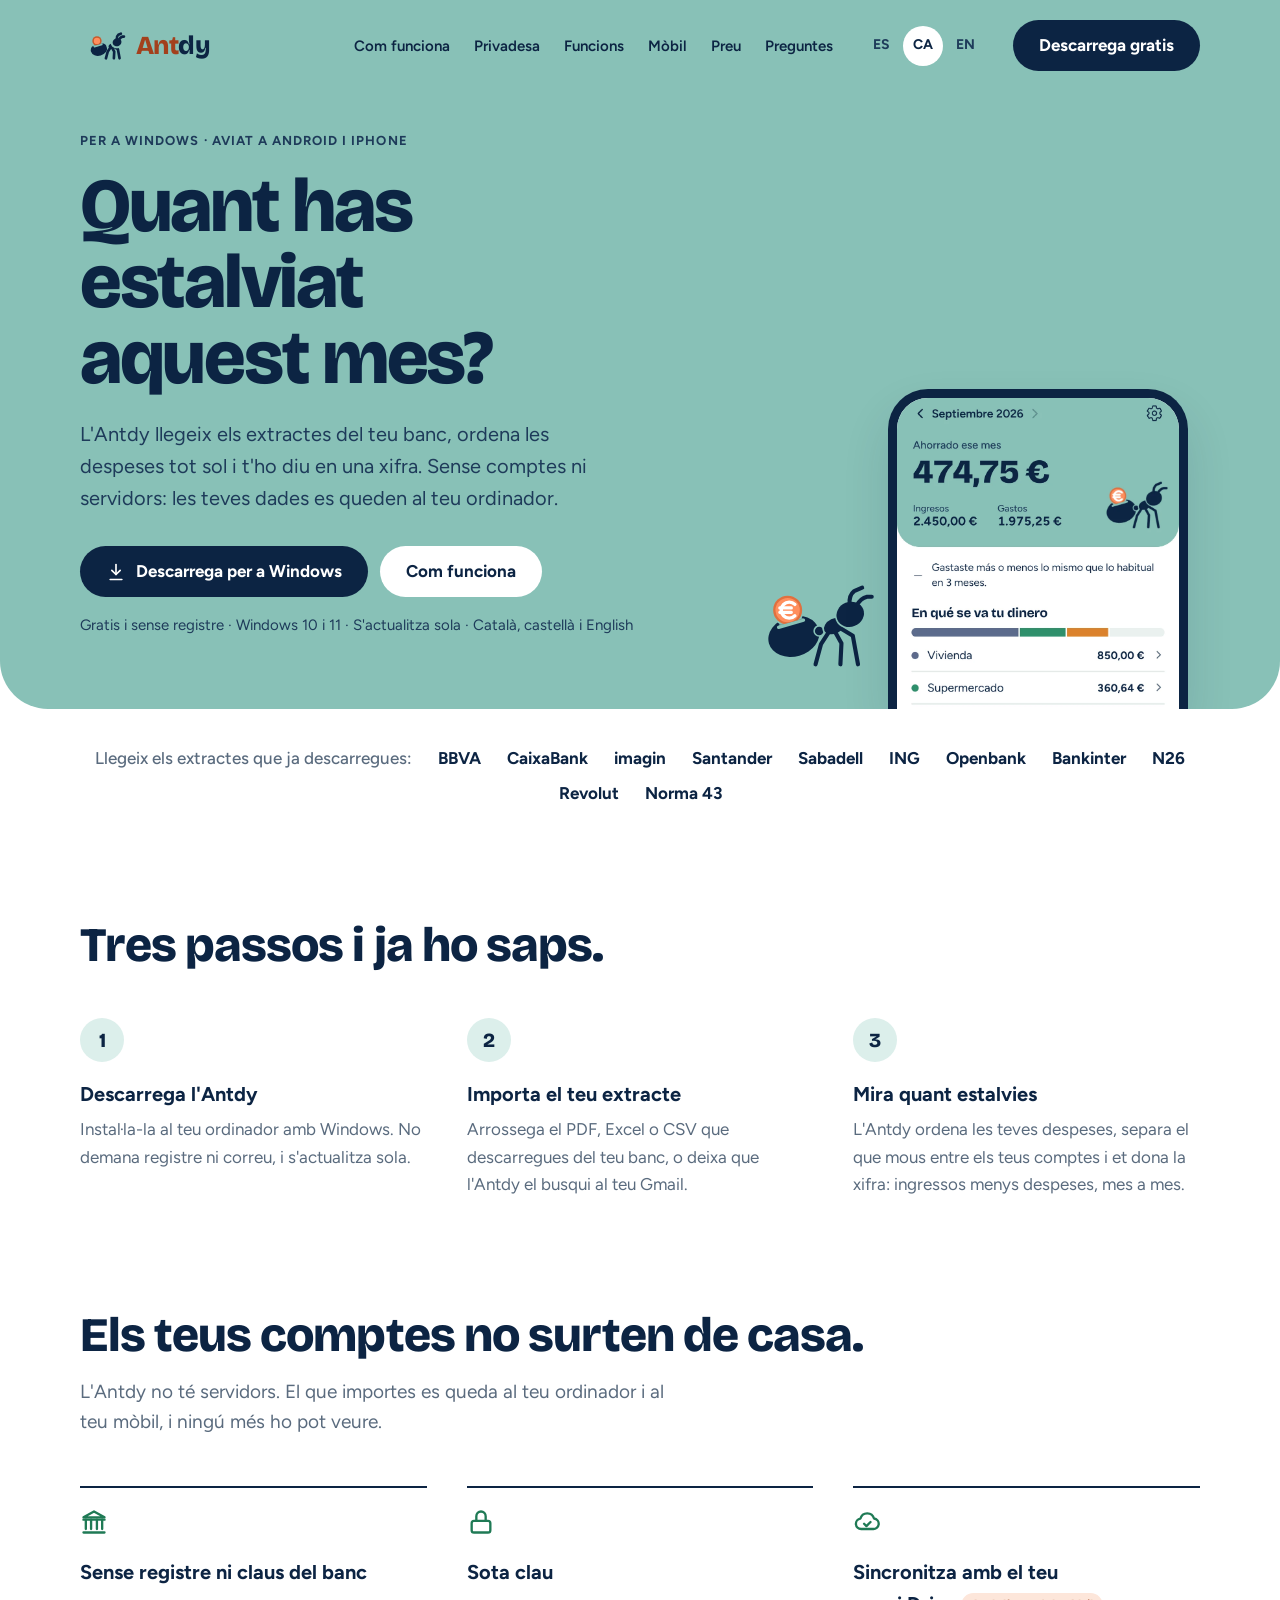
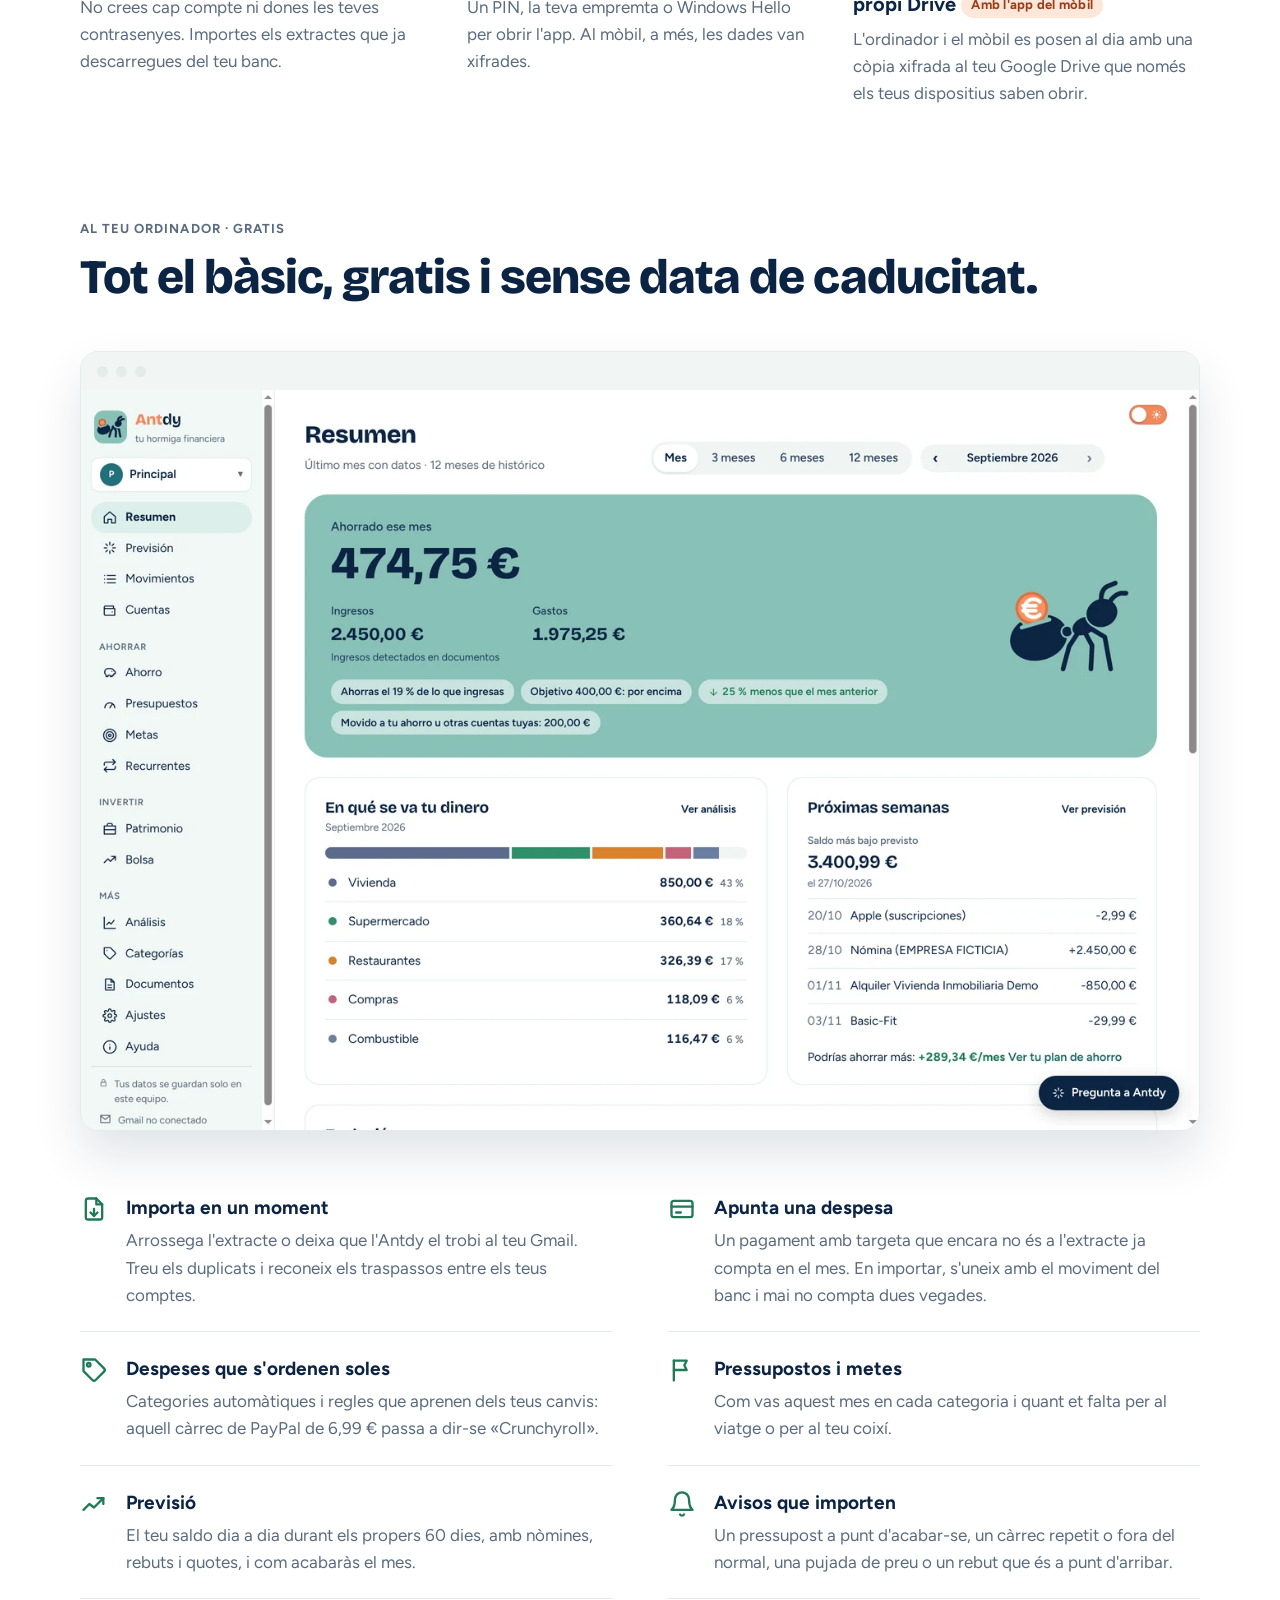
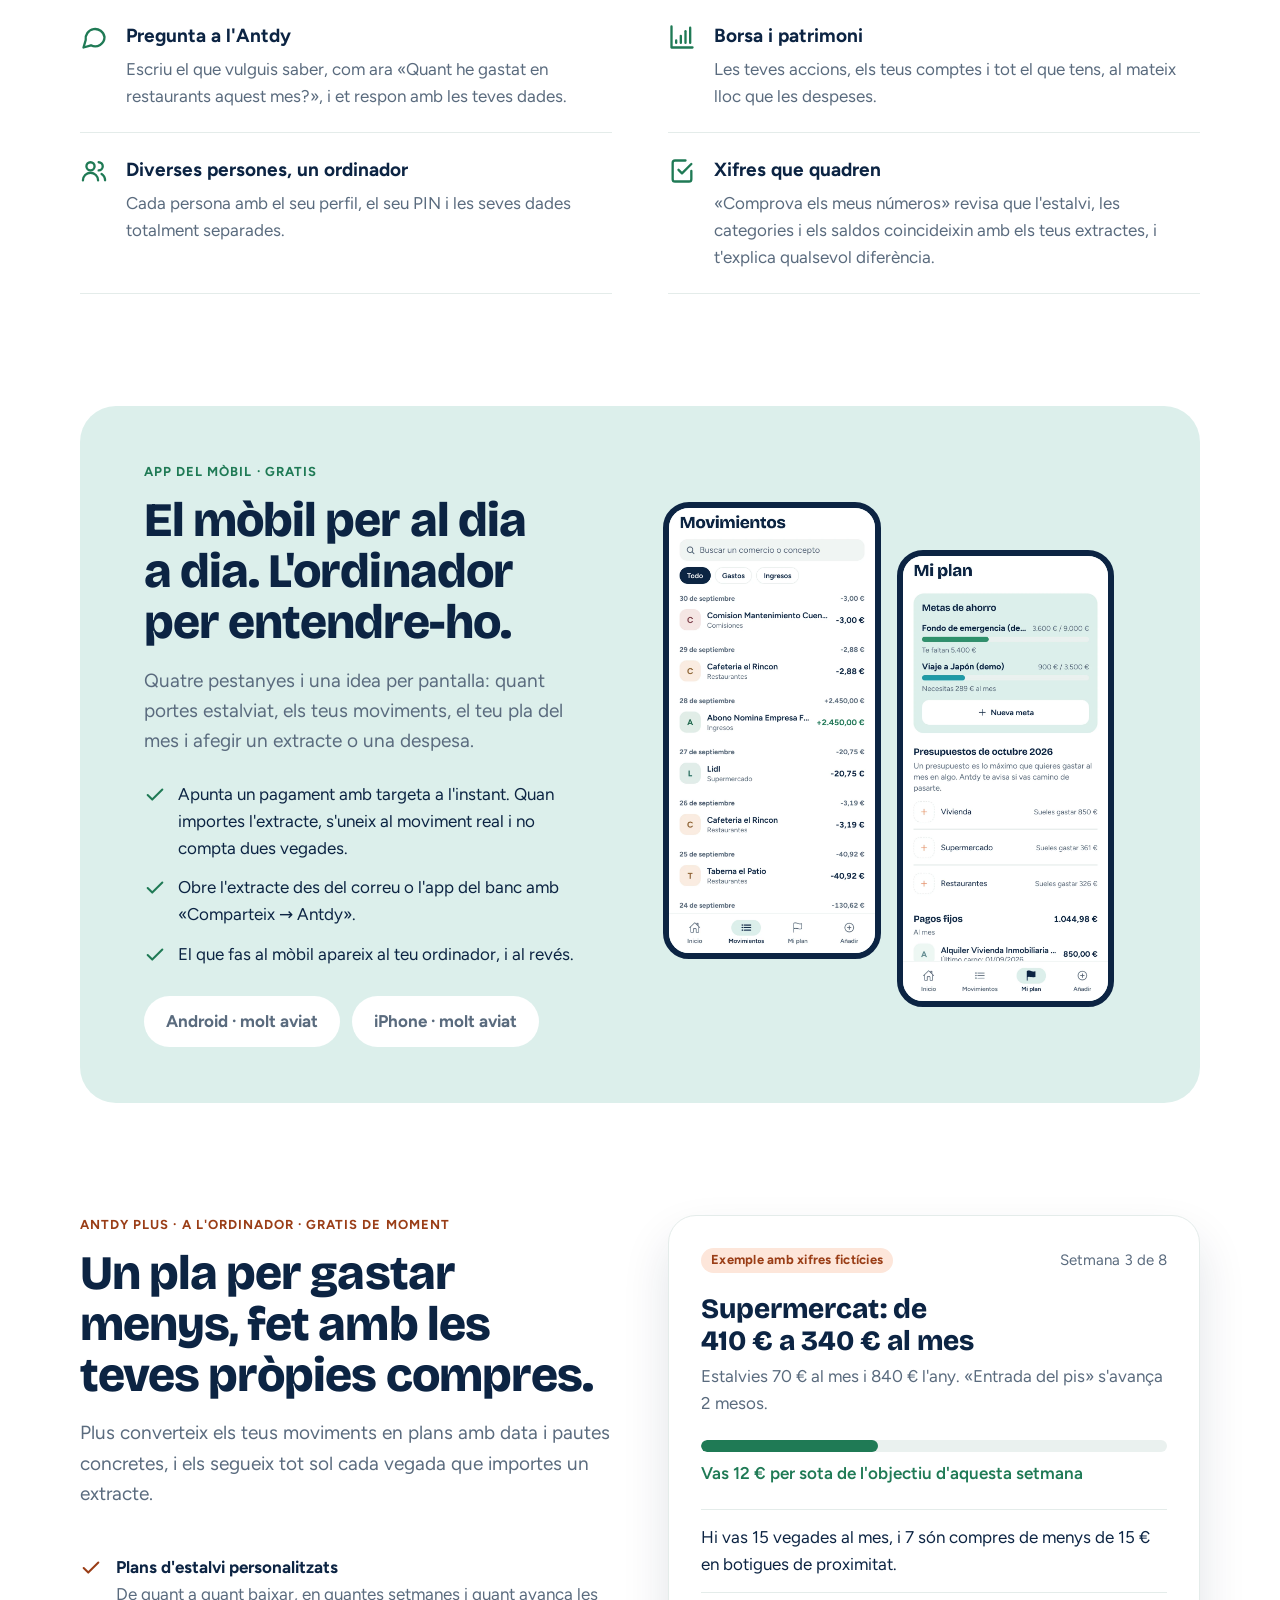
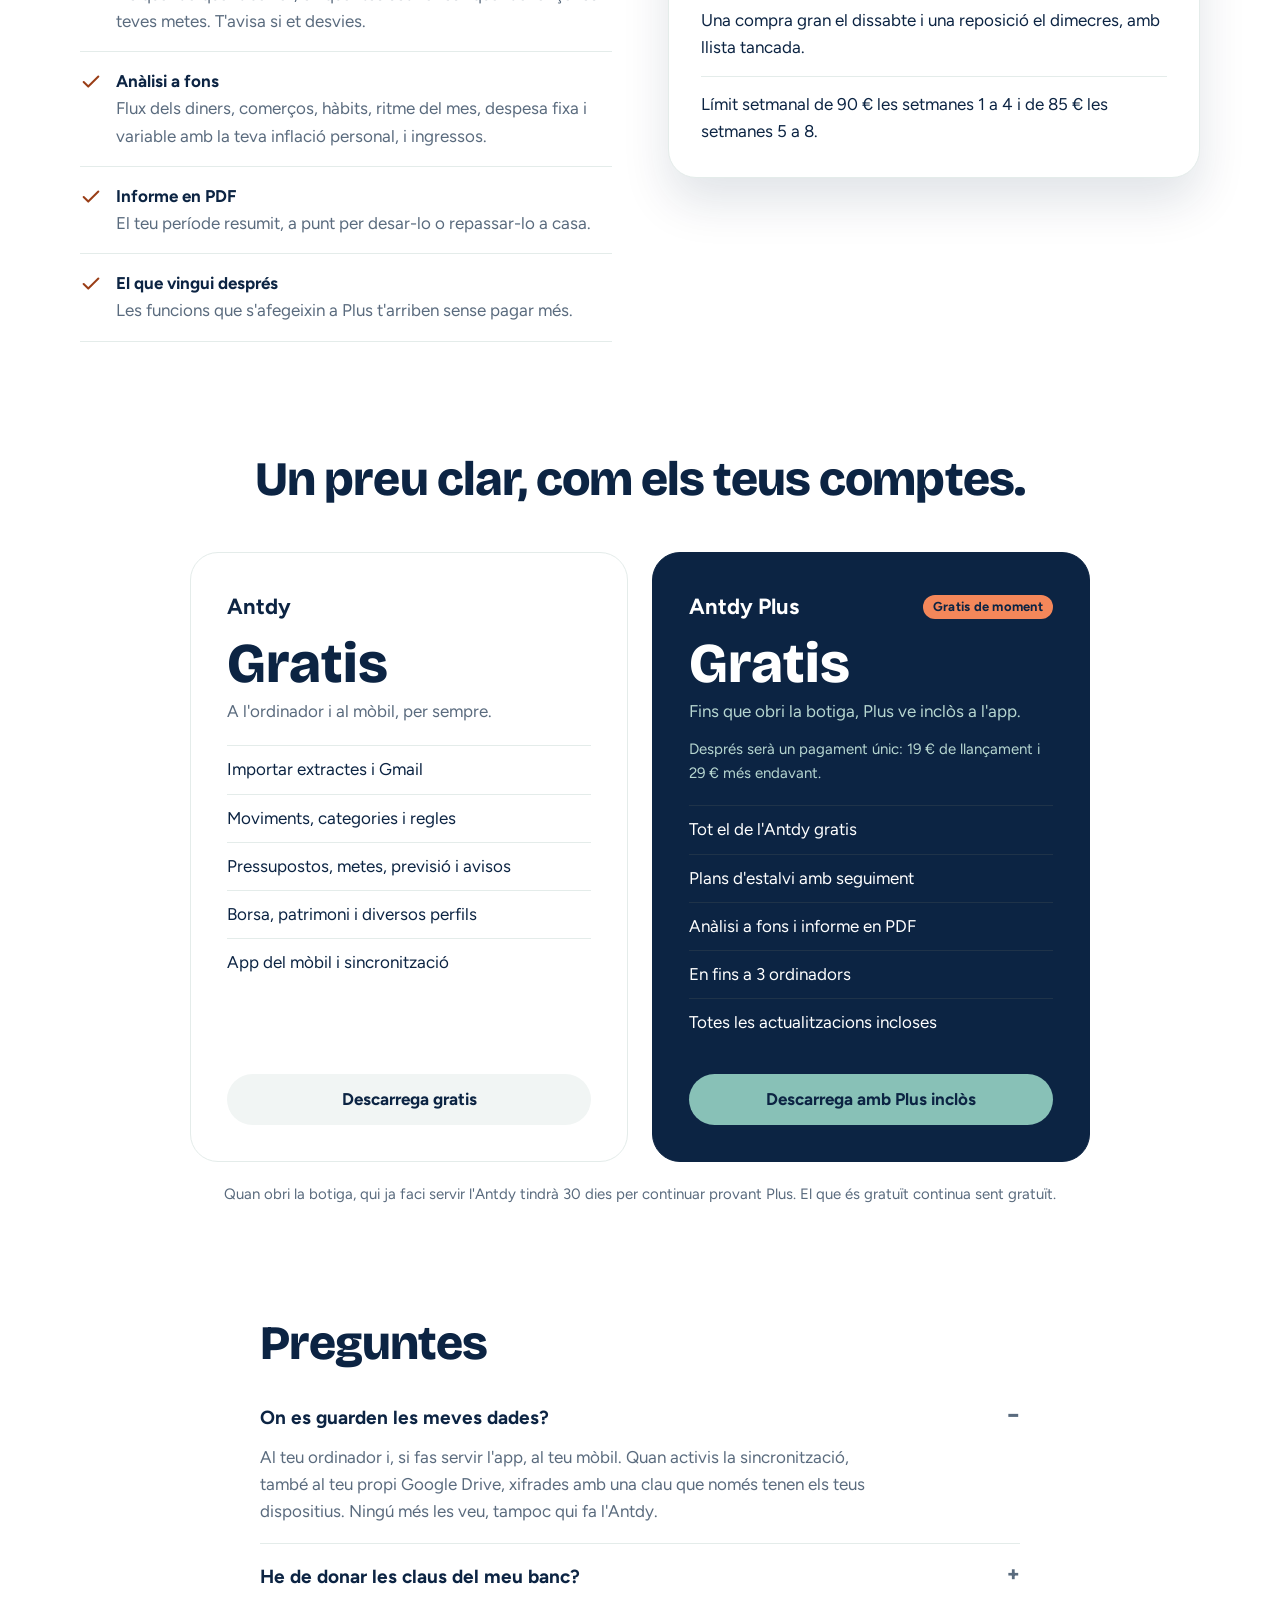
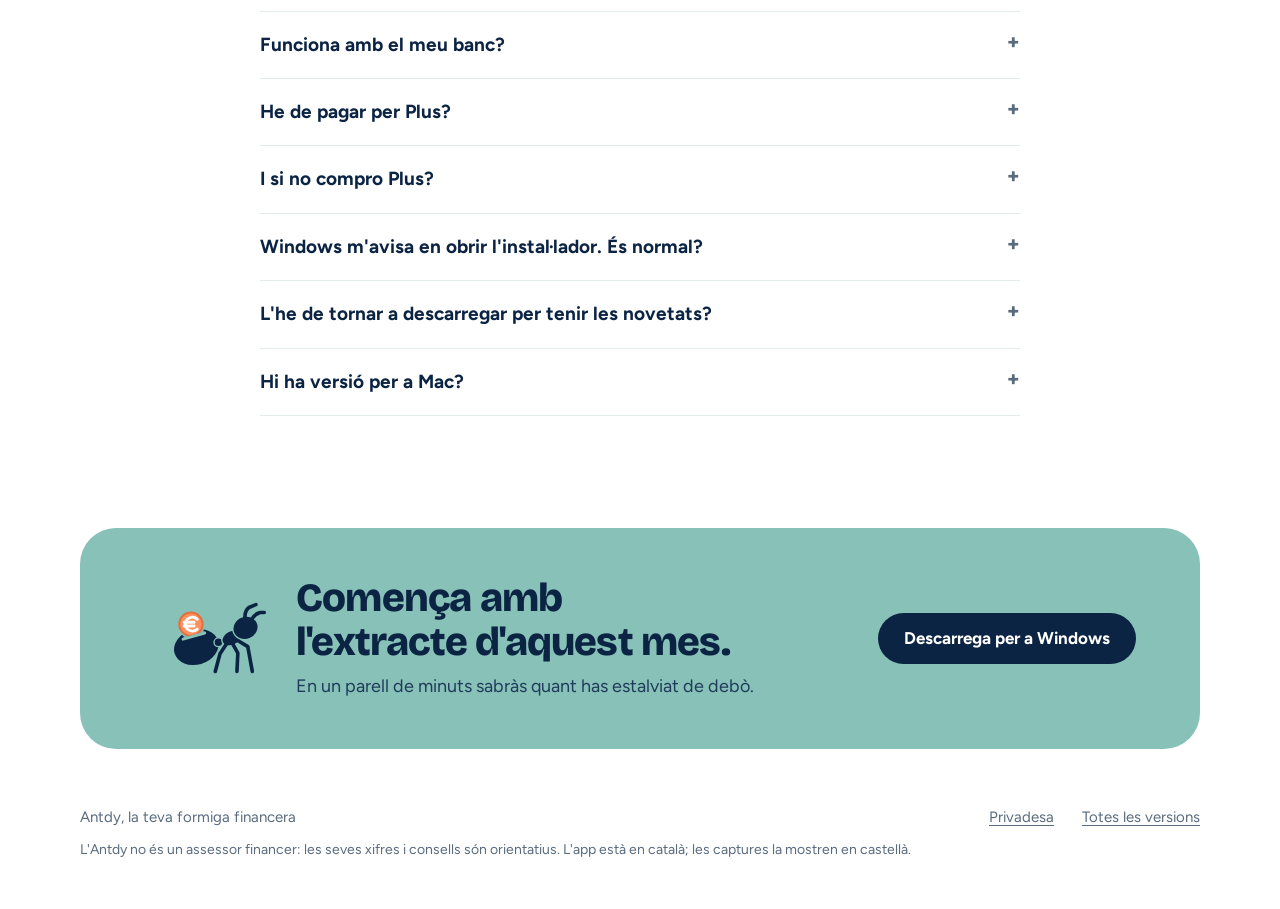
==== commit 87b1b2fc: "Web: logo final, hormiga pequeña en la cabecera y capturas con el logo nuevo - Recursos del logo fin" ====
--- a/ca/index.html
+++ b/ca/index.html
@@ -37,7 +37,7 @@
   <div class="wrap">
     <nav class="nav" aria-label="Principal">
       <a class="logo" href="#inicio" aria-label="Antdy, inici">
-        <picture><source srcset="../img/hormiga-inversa.svg" media="(prefers-color-scheme: dark)"><img src="../img/hormiga.svg" alt="" width="37" height="37"></picture>
+        <picture><source srcset="../img/hormiga-pequena-inversa.svg" media="(prefers-color-scheme: dark)"><img src="../img/hormiga-pequena.svg" alt="" width="37" height="37"></picture>
         <span class="wordmark"><b>Ant</b>dy</span>
       </a>
       <div class="nav-links">
--- a/estilos.css
+++ b/estilos.css
@@ -29,7 +29,7 @@
   --plus-button: #88C1B7;
   --plus-button-ink: #0C2443;
   --frame: #0C2443;
-  --logo-ant: #FFFFFF;
+  --logo-ant: #A3401C;
   --shadow: 0 24px 48px rgba(12, 36, 67, 0.12);
   --display: 'Bricolage Grotesque', 'Figtree', system-ui, -apple-system, 'Segoe UI', sans-serif;
   --body: 'Figtree', system-ui, -apple-system, 'Segoe UI', Roboto, sans-serif;
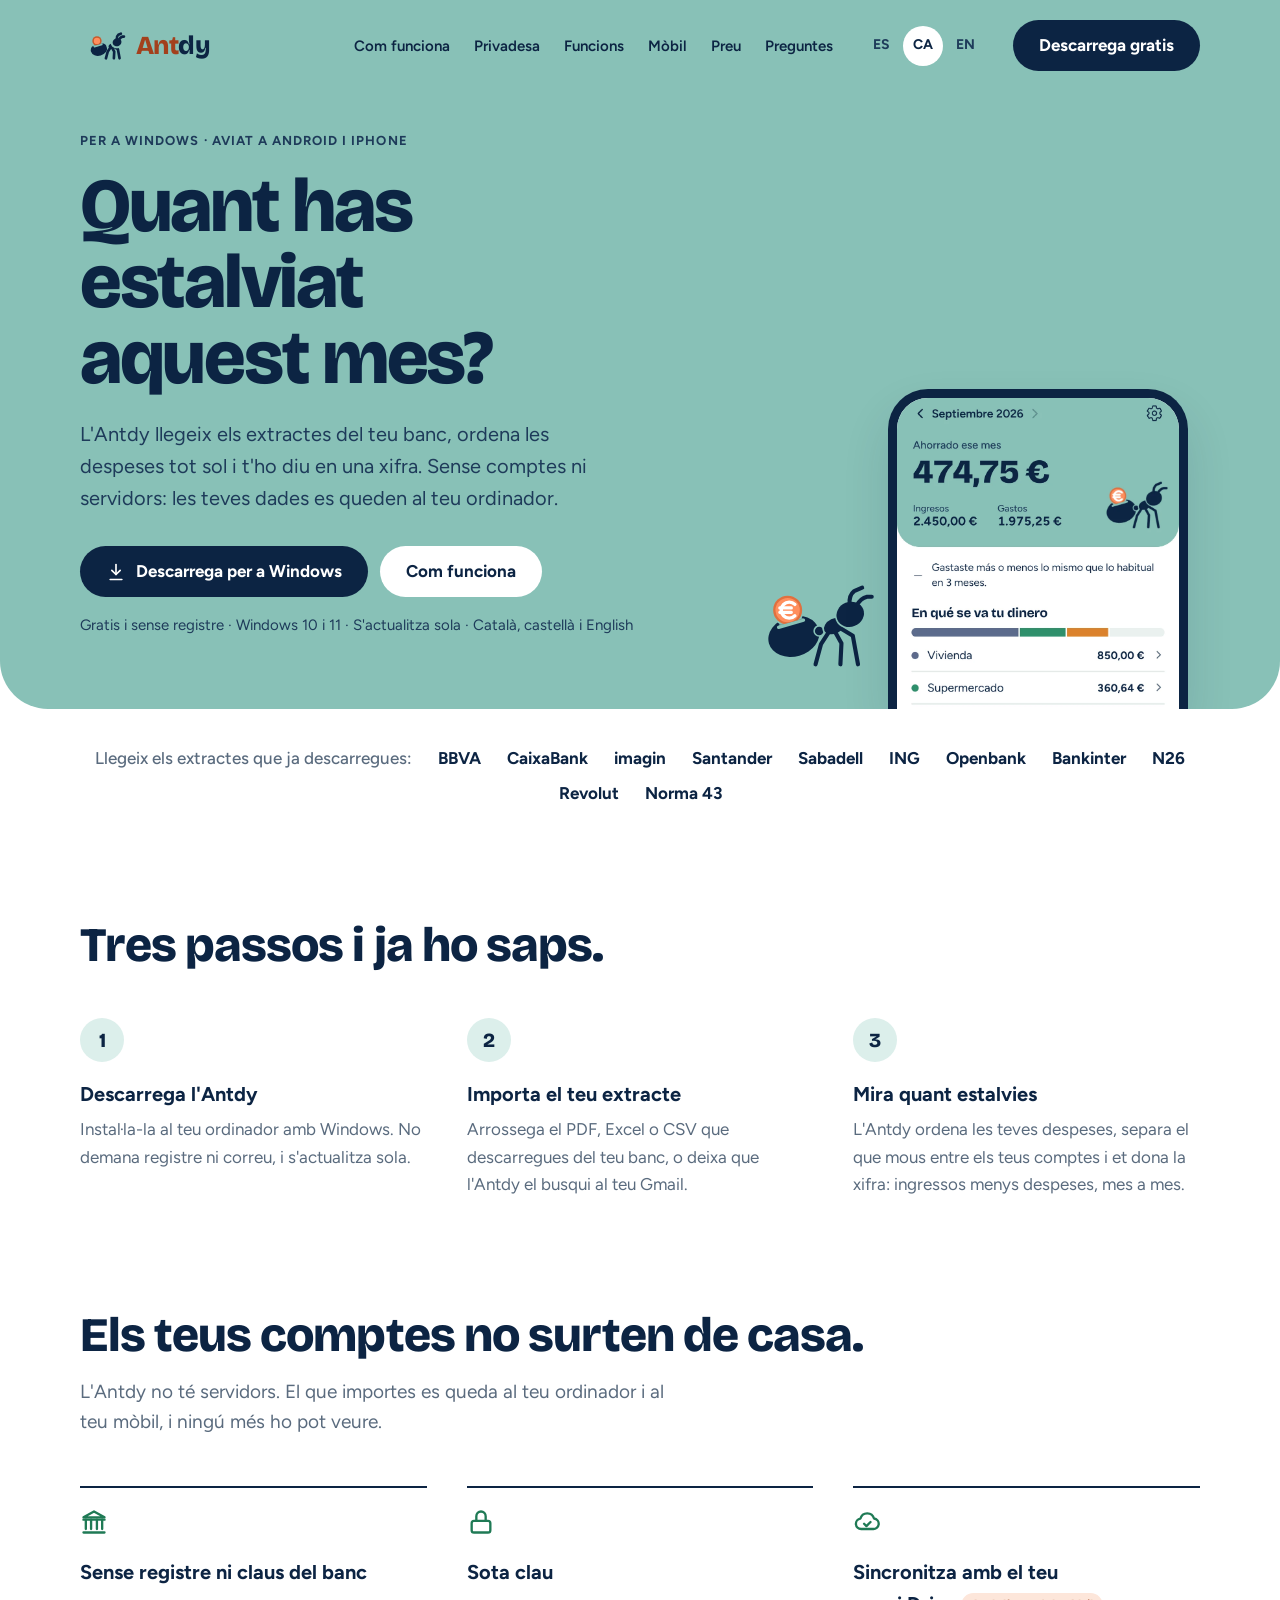
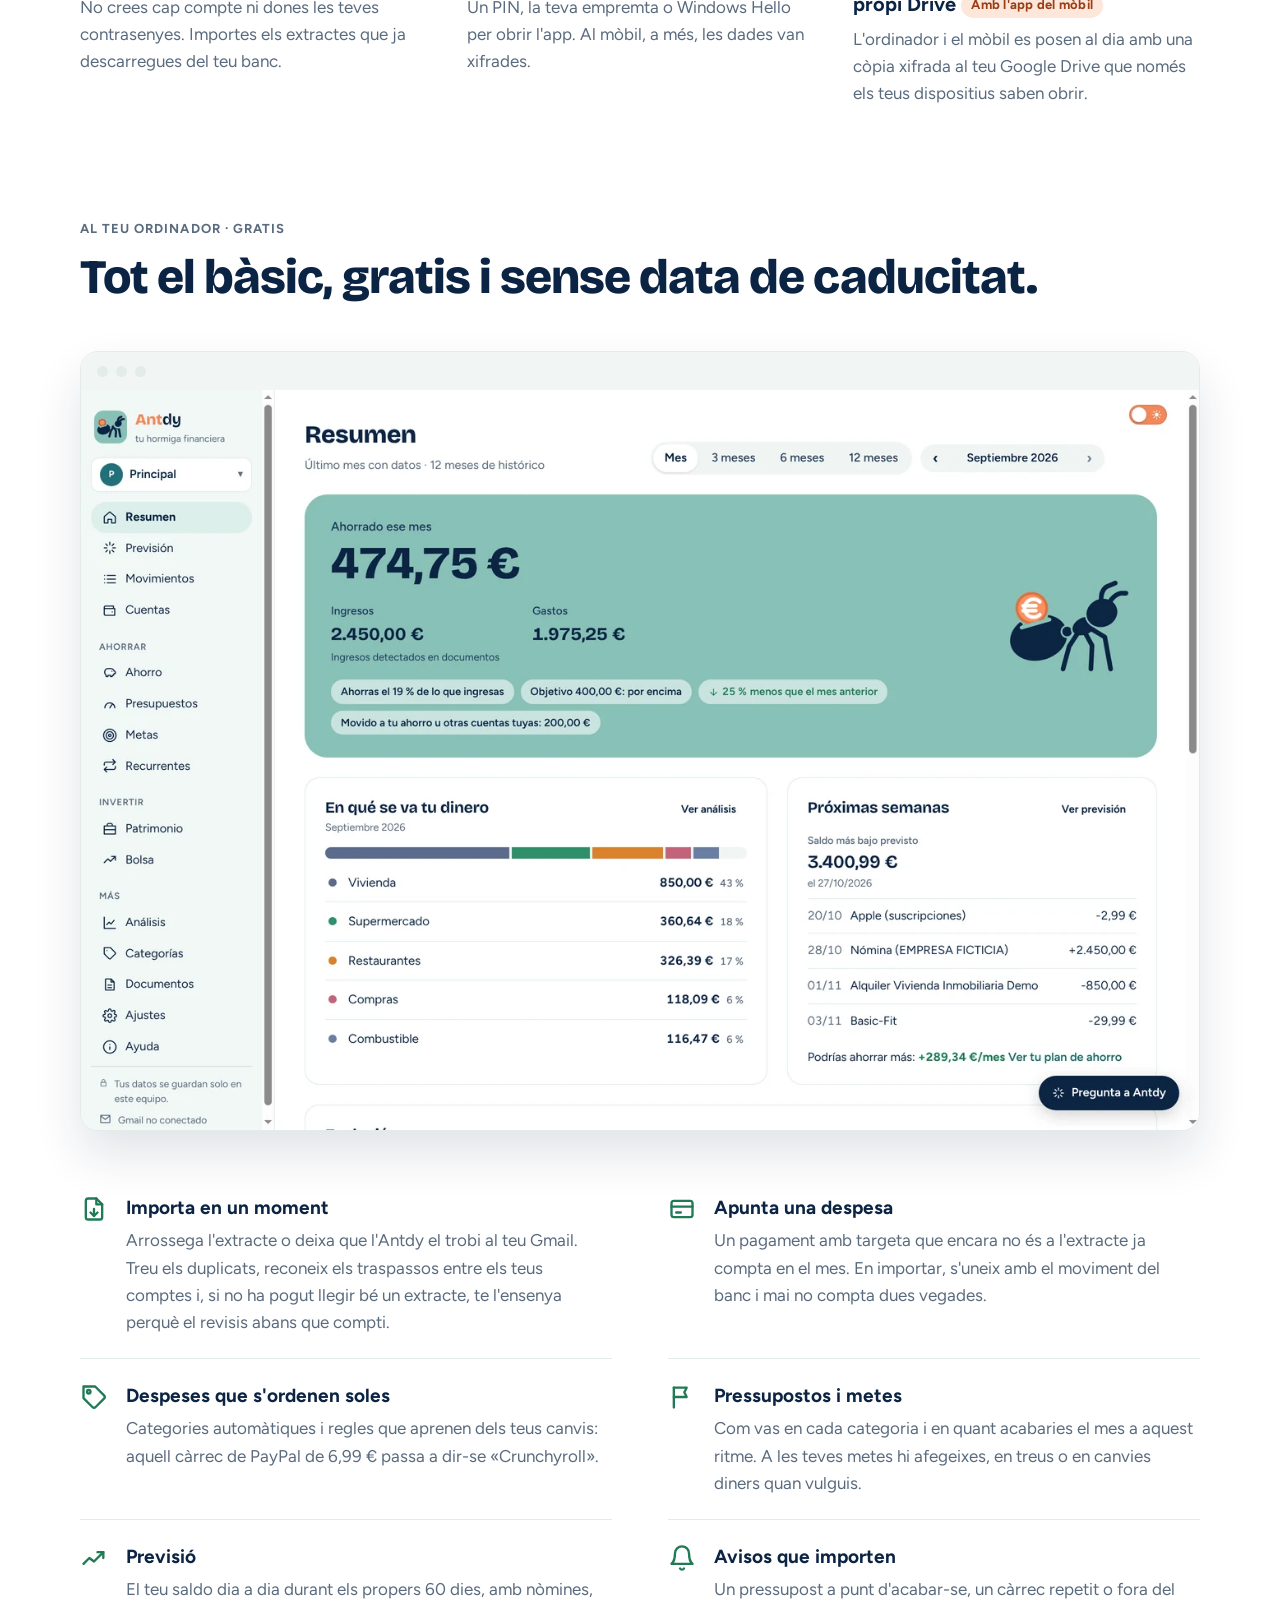
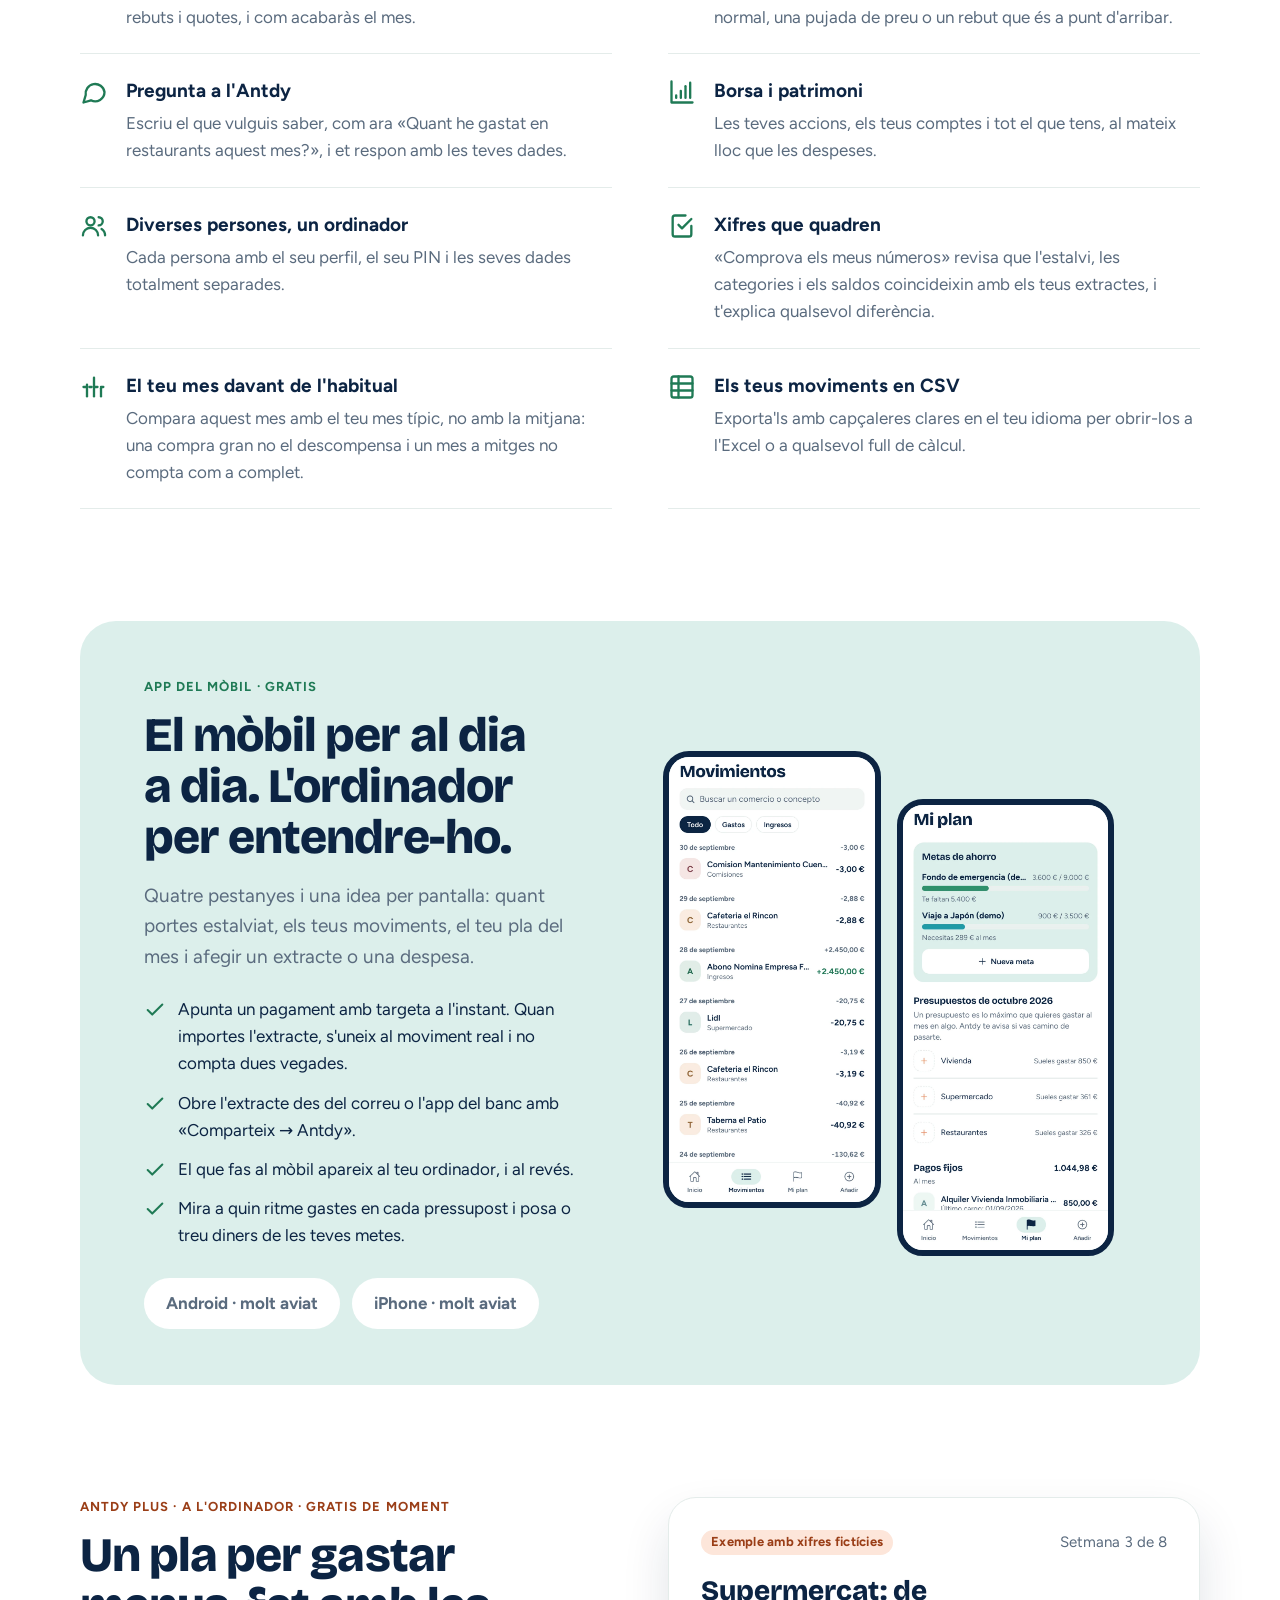
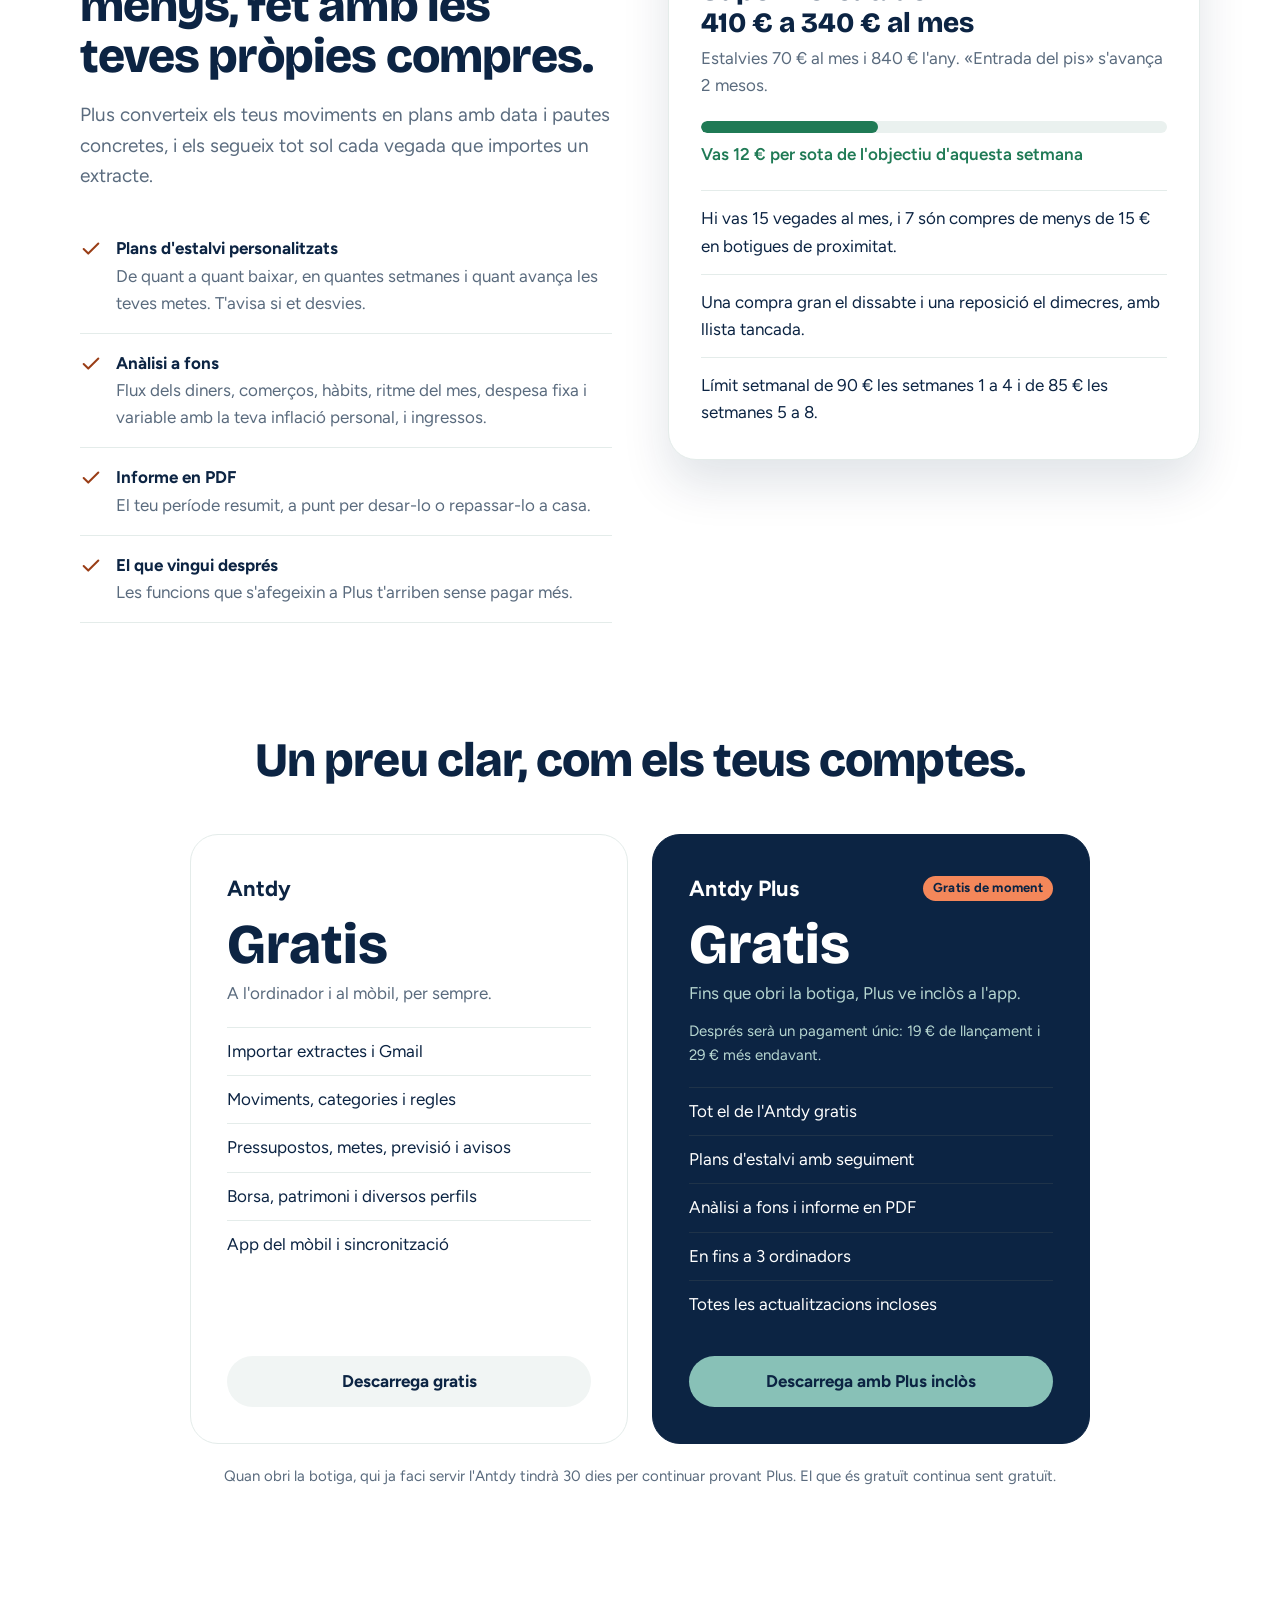
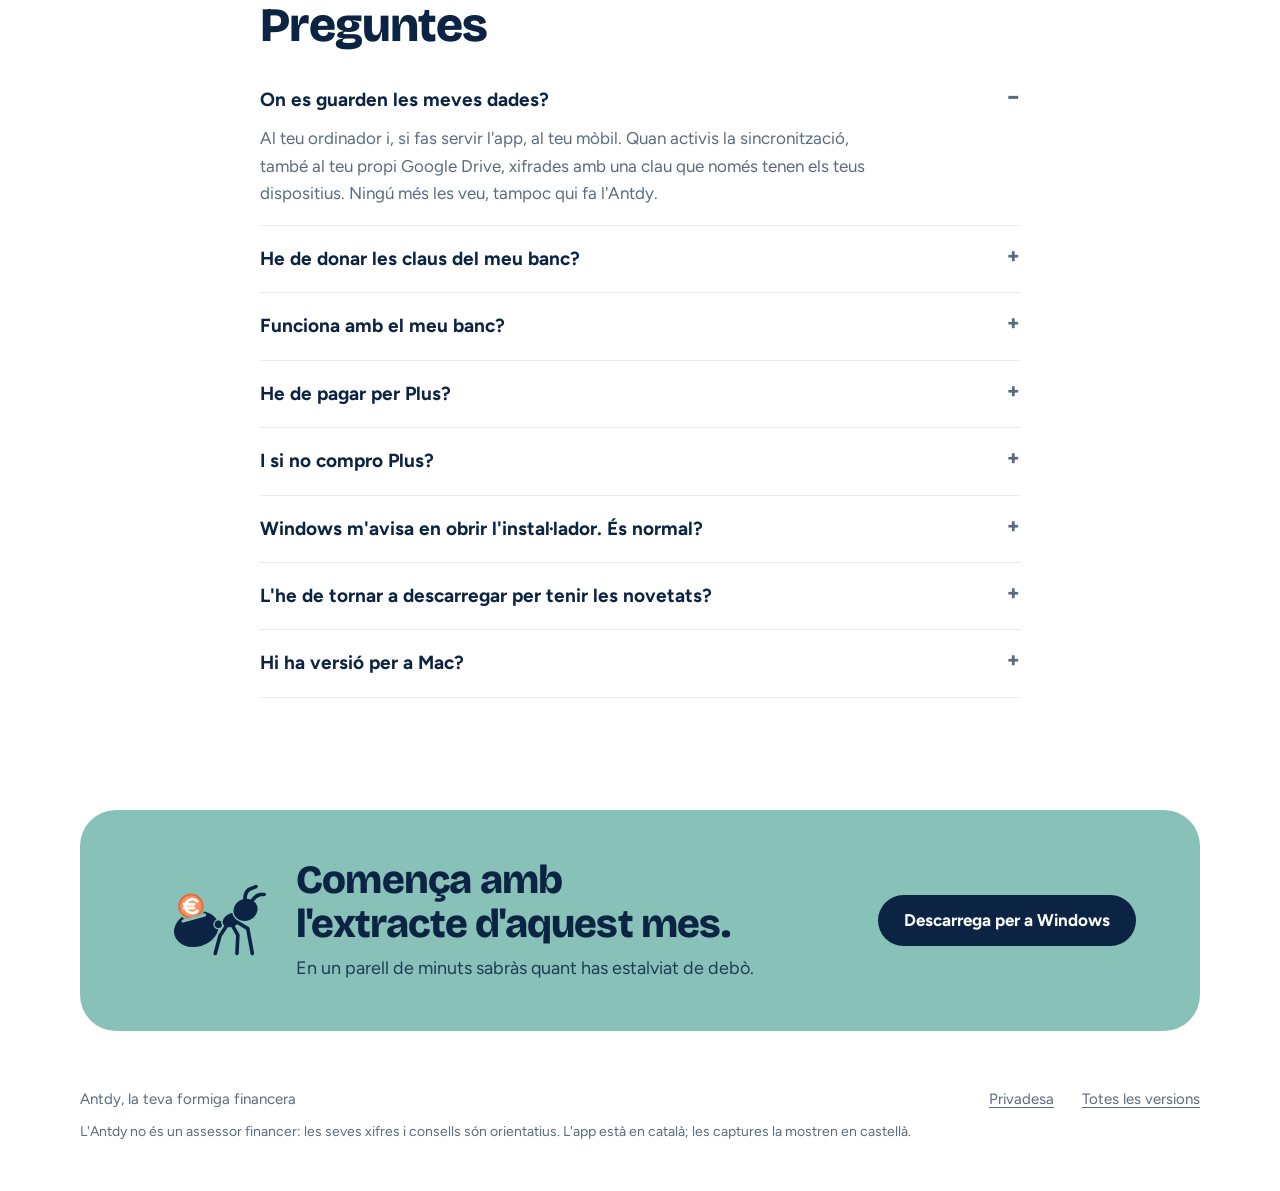
==== commit 4ca8181e: "Web: revisión de extractos dudosos, «lo habitual», ritmo de presupuestos, metas y CSV En los tres id" ====
--- a/ca/index.html
+++ b/ca/index.html
@@ -143,7 +143,7 @@
     <div class="features">
       <div class="feature">
         <svg class="icon" viewBox="0 0 24 24" fill="none" stroke="currentColor" stroke-width="2" stroke-linecap="round" stroke-linejoin="round" aria-hidden="true"><path d="M14 3H7a2 2 0 0 0-2 2v14a2 2 0 0 0 2 2h10a2 2 0 0 0 2-2V8z"></path><path d="M14 3v5h5"></path><path d="M12 12v6"></path><path d="m9 15 3 3 3-3"></path></svg>
-        <div><h3>Importa en un moment</h3><p>Arrossega l'extracte o deixa que l'Antdy el trobi al teu Gmail. Treu els duplicats i reconeix els traspassos entre els teus comptes.</p></div>
+        <div><h3>Importa en un moment</h3><p>Arrossega l'extracte o deixa que l'Antdy el trobi al teu Gmail. Treu els duplicats, reconeix els traspassos entre els teus comptes i, si no ha pogut llegir bé un extracte, te l'ensenya perquè el revisis abans que compti.</p></div>
       </div>
       <div class="feature">
         <svg class="icon" viewBox="0 0 24 24" fill="none" stroke="currentColor" stroke-width="2" stroke-linecap="round" stroke-linejoin="round" aria-hidden="true"><rect x="3" y="5" width="18" height="14" rx="2"></rect><path d="M3 10h18"></path><path d="M7 15h4"></path></svg>
@@ -155,7 +155,7 @@
       </div>
       <div class="feature">
         <svg class="icon" viewBox="0 0 24 24" fill="none" stroke="currentColor" stroke-width="2" stroke-linecap="round" stroke-linejoin="round" aria-hidden="true"><path d="M5 21V4"></path><path d="M5 4h11l-2 4 2 4H5"></path></svg>
-        <div><h3>Pressupostos i metes</h3><p>Com vas aquest mes en cada categoria i quant et falta per al viatge o per al teu coixí.</p></div>
+        <div><h3>Pressupostos i metes</h3><p>Com vas en cada categoria i en quant acabaries el mes a aquest ritme. A les teves metes hi afegeixes, en treus o en canvies diners quan vulguis.</p></div>
       </div>
       <div class="feature">
         <svg class="icon" viewBox="0 0 24 24" fill="none" stroke="currentColor" stroke-width="2" stroke-linecap="round" stroke-linejoin="round" aria-hidden="true"><path d="M3 17l5-5 4 3 8-8"></path><path d="M15 7h5v5"></path></svg>
@@ -180,6 +180,14 @@
       <div class="feature">
         <svg class="icon" viewBox="0 0 24 24" fill="none" stroke="currentColor" stroke-width="2" stroke-linecap="round" stroke-linejoin="round" aria-hidden="true"><path d="M9 11l3 3 8-8"></path><path d="M20 12v7a2 2 0 0 1-2 2H6a2 2 0 0 1-2-2V5a2 2 0 0 1 2-2h9"></path></svg>
         <div><h3>Xifres que quadren</h3><p>«Comprova els meus números» revisa que l'estalvi, les categories i els saldos coincideixin amb els teus extractes, i t'explica qualsevol diferència.</p></div>
+      </div>
+      <div class="feature">
+        <svg class="icon" viewBox="0 0 24 24" fill="none" stroke="currentColor" stroke-width="2" stroke-linecap="round" stroke-linejoin="round" aria-hidden="true"><path d="M6 20V10"></path><path d="M12 20V4"></path><path d="M18 20v-7"></path><path d="M3 12h18" stroke-dasharray="2 3"></path></svg>
+        <div><h3>El teu mes davant de l'habitual</h3><p>Compara aquest mes amb el teu mes típic, no amb la mitjana: una compra gran no el descompensa i un mes a mitges no compta com a complet.</p></div>
+      </div>
+      <div class="feature">
+        <svg class="icon" viewBox="0 0 24 24" fill="none" stroke="currentColor" stroke-width="2" stroke-linecap="round" stroke-linejoin="round" aria-hidden="true"><rect x="3" y="3" width="18" height="18" rx="2"></rect><path d="M3 9h18"></path><path d="M3 15h18"></path><path d="M9 3v18"></path></svg>
+        <div><h3>Els teus moviments en CSV</h3><p>Exporta'ls amb capçaleres clares en el teu idioma per obrir-los a l'Excel o a qualsevol full de càlcul.</p></div>
       </div>
     </div>
   </div>
@@ -195,6 +203,7 @@
         <li><svg viewBox="0 0 24 24" fill="none" stroke="currentColor" stroke-width="2.2" stroke-linecap="round" stroke-linejoin="round" aria-hidden="true"><path d="M20 6 9 17l-5-5"></path></svg><span>Apunta un pagament amb targeta a l'instant. Quan importes l'extracte, s'uneix al moviment real i no compta dues vegades.</span></li>
         <li><svg viewBox="0 0 24 24" fill="none" stroke="currentColor" stroke-width="2.2" stroke-linecap="round" stroke-linejoin="round" aria-hidden="true"><path d="M20 6 9 17l-5-5"></path></svg><span>Obre l'extracte des del correu o l'app del banc amb «Comparteix → Antdy».</span></li>
         <li><svg viewBox="0 0 24 24" fill="none" stroke="currentColor" stroke-width="2.2" stroke-linecap="round" stroke-linejoin="round" aria-hidden="true"><path d="M20 6 9 17l-5-5"></path></svg><span>El que fas al mòbil apareix al teu ordinador, i al revés.</span></li>
+        <li><svg viewBox="0 0 24 24" fill="none" stroke="currentColor" stroke-width="2.2" stroke-linecap="round" stroke-linejoin="round" aria-hidden="true"><path d="M20 6 9 17l-5-5"></path></svg><span>Mira a quin ritme gastes en cada pressupost i posa o treu diners de les teves metes.</span></li>
       </ul>
       <div class="store-row">
         <span class="pill">Android · molt aviat</span>
